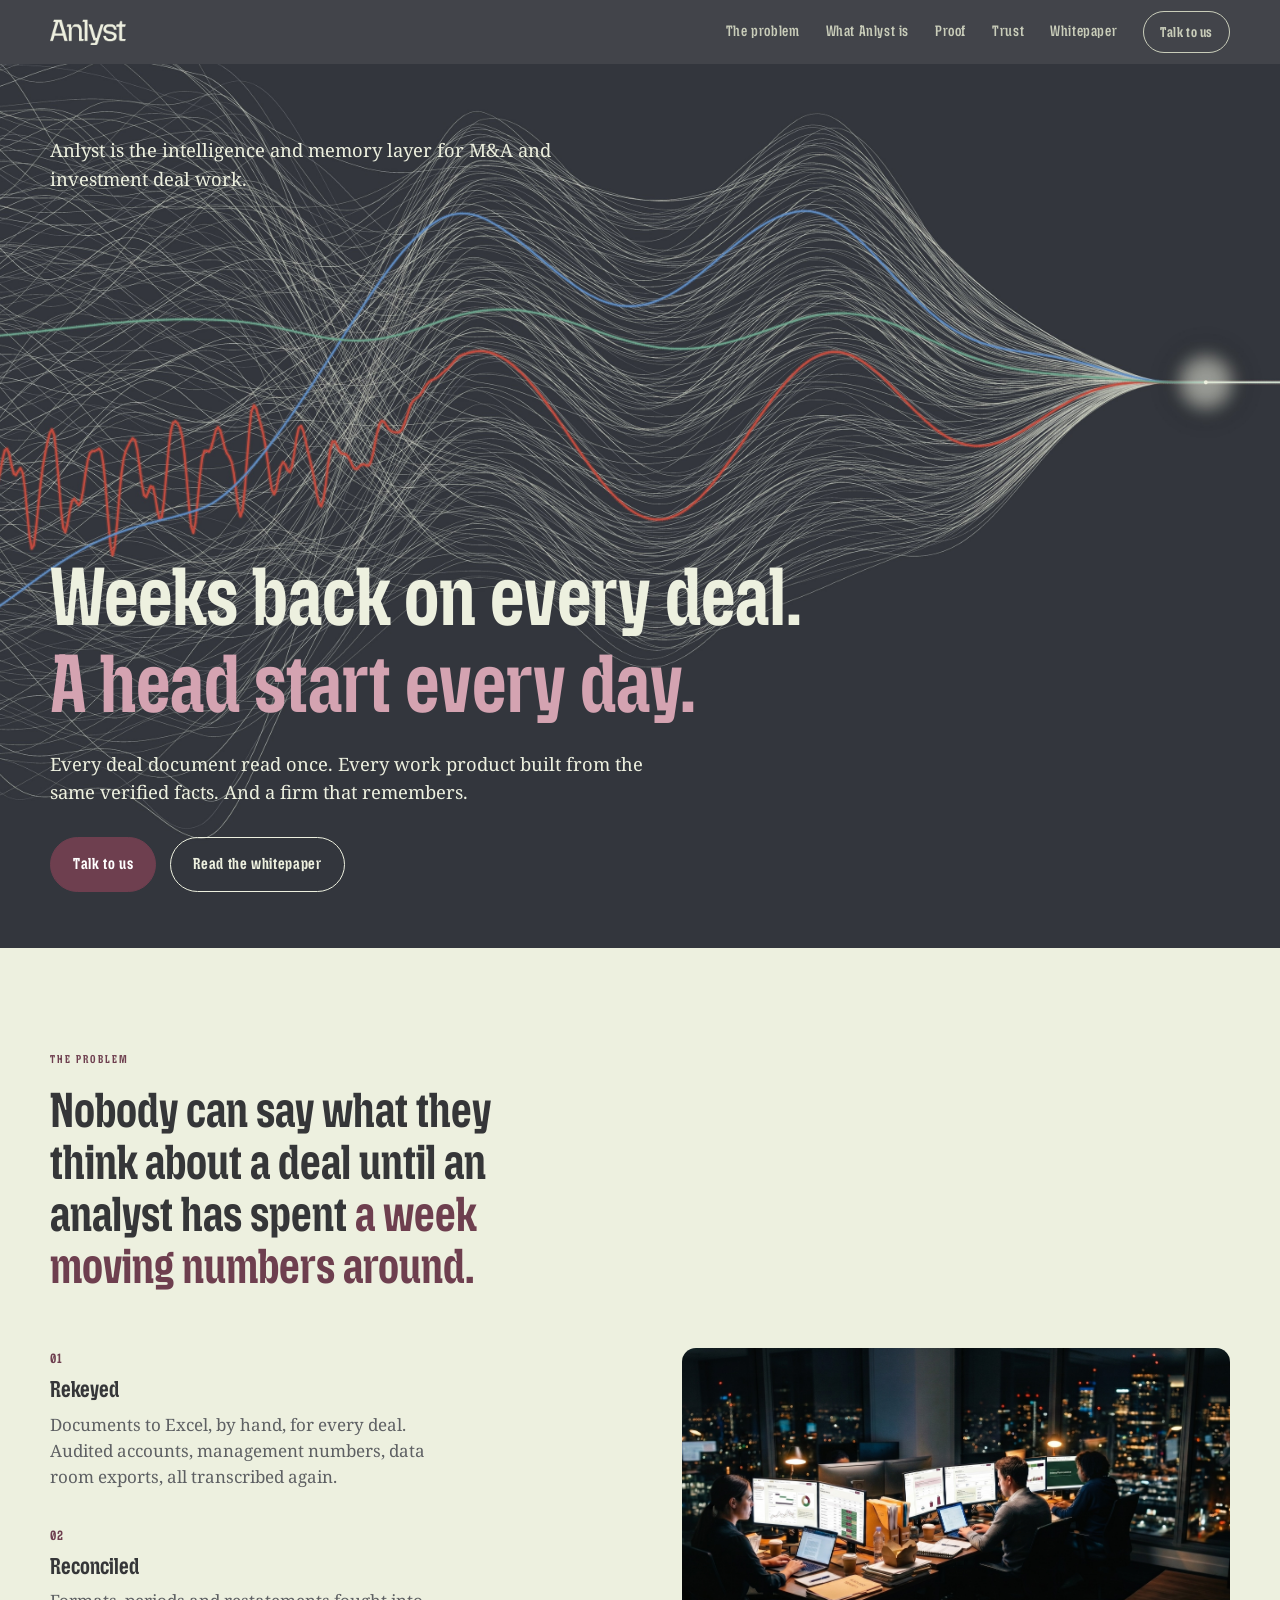
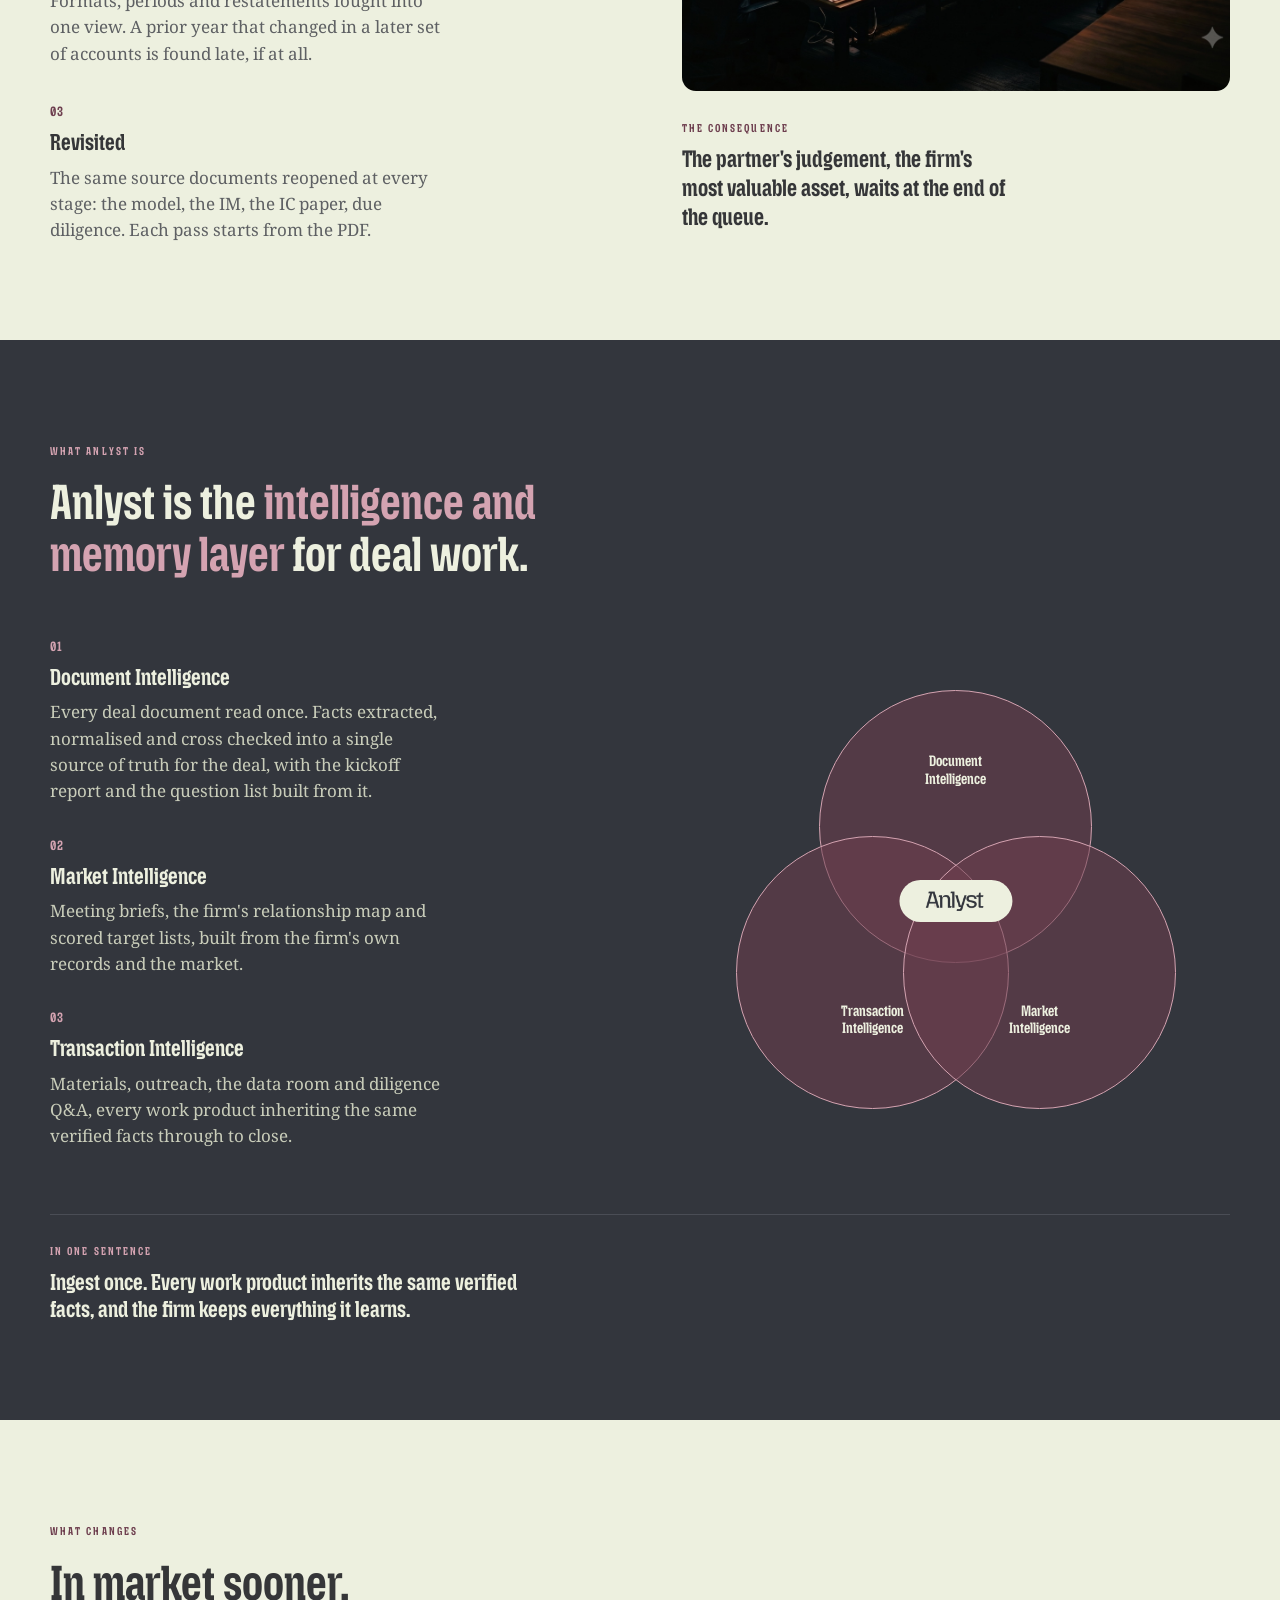
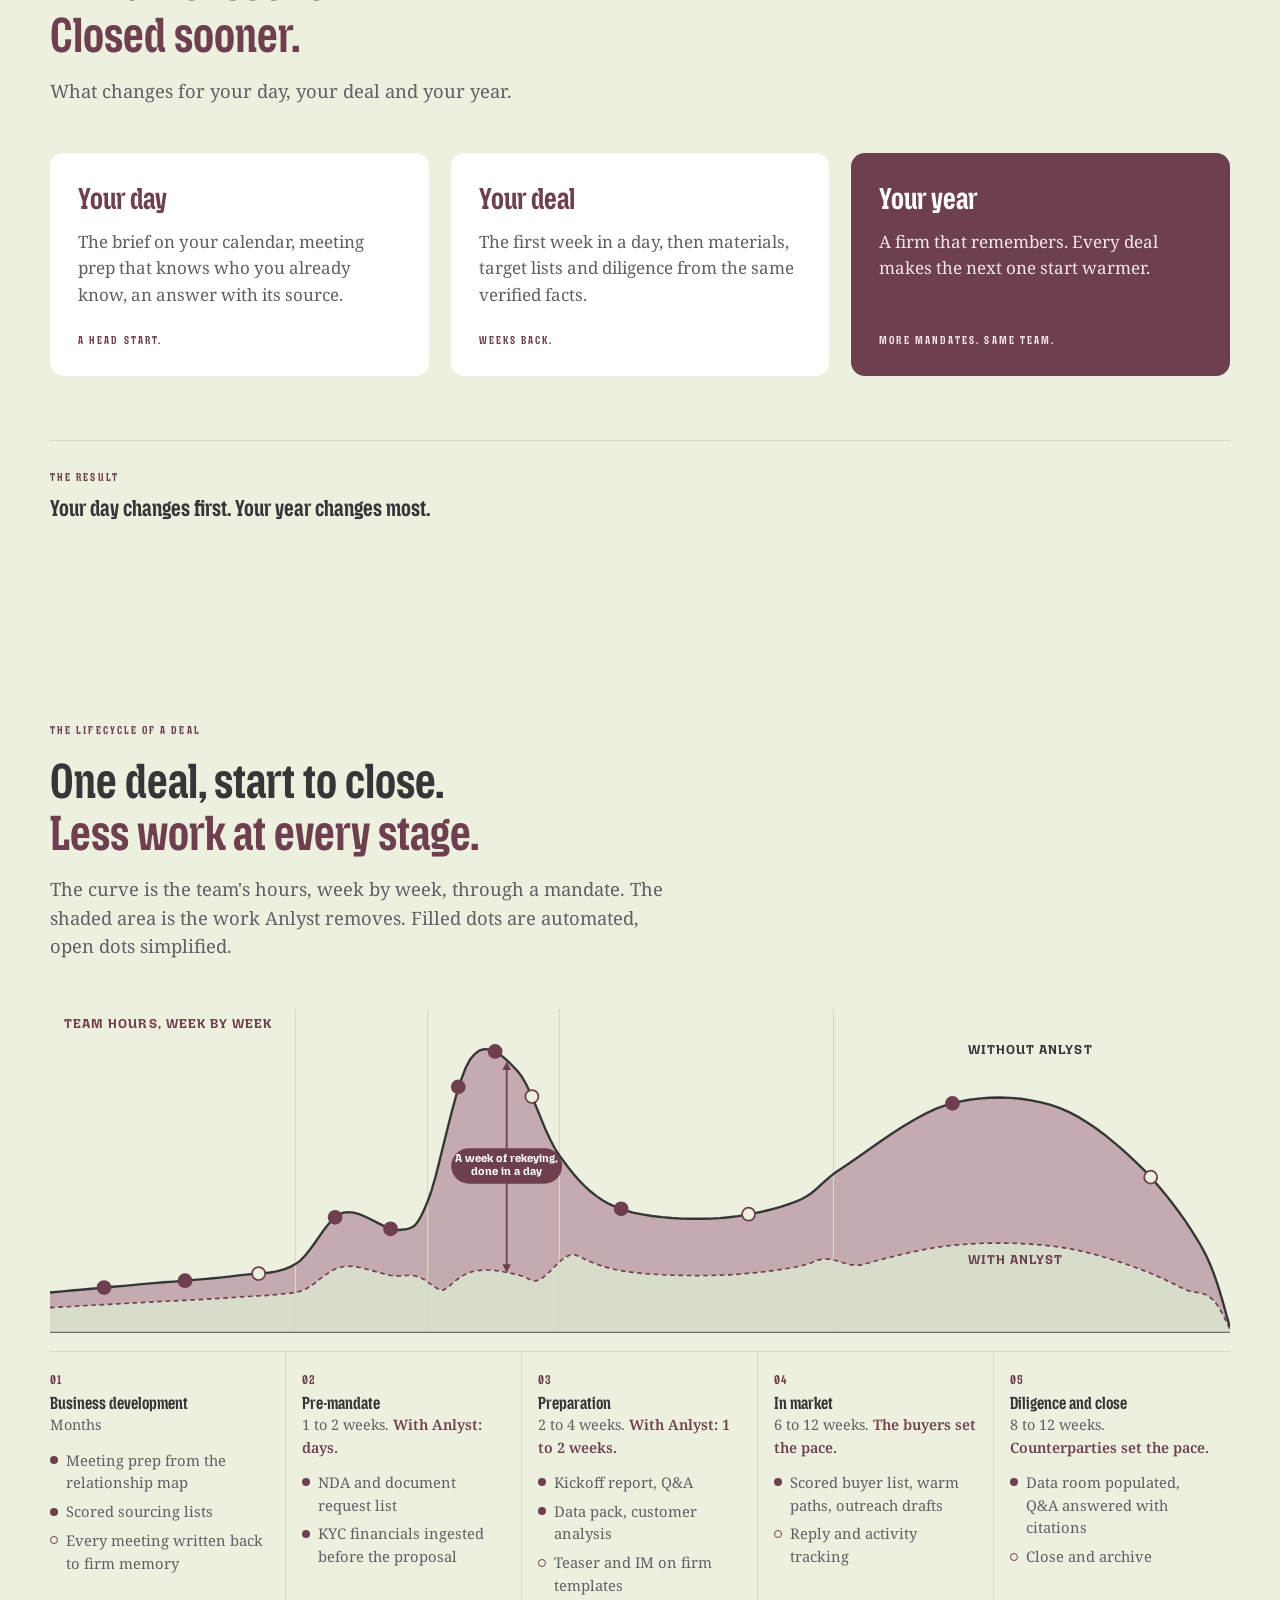
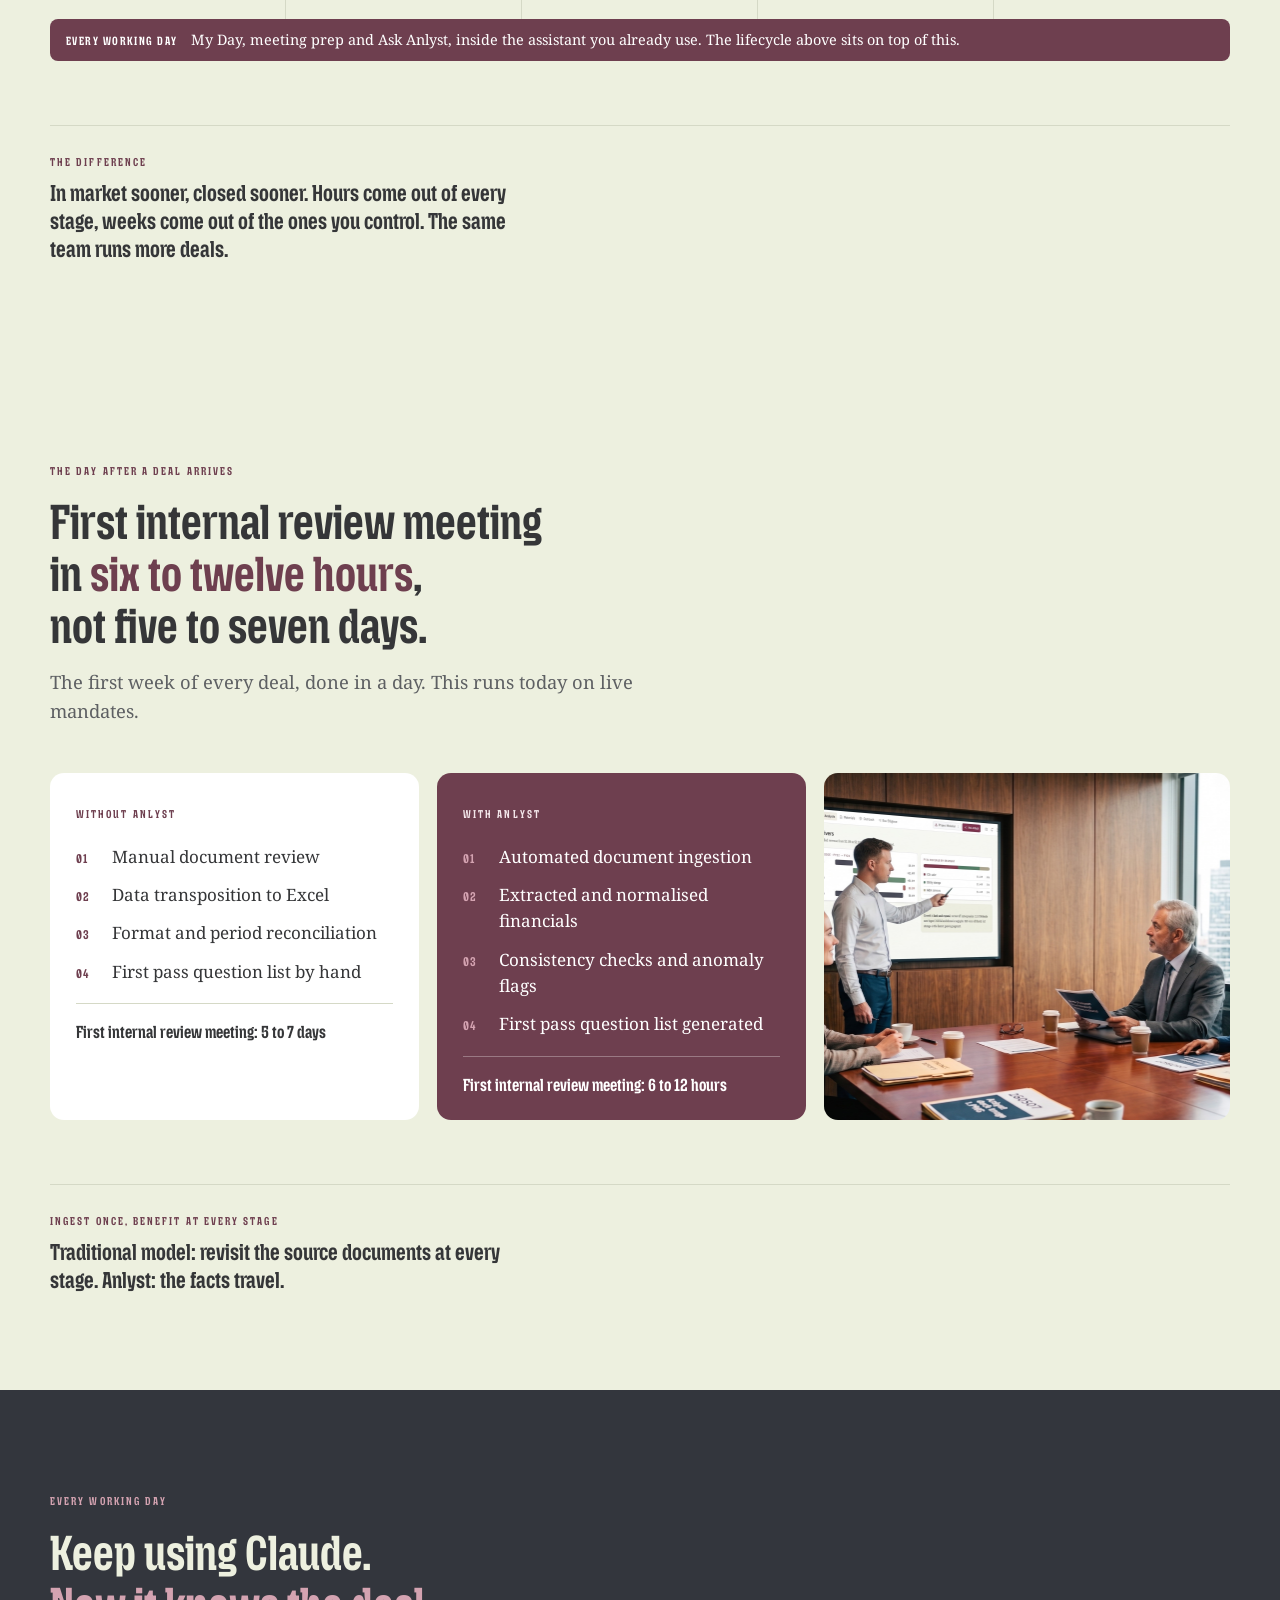
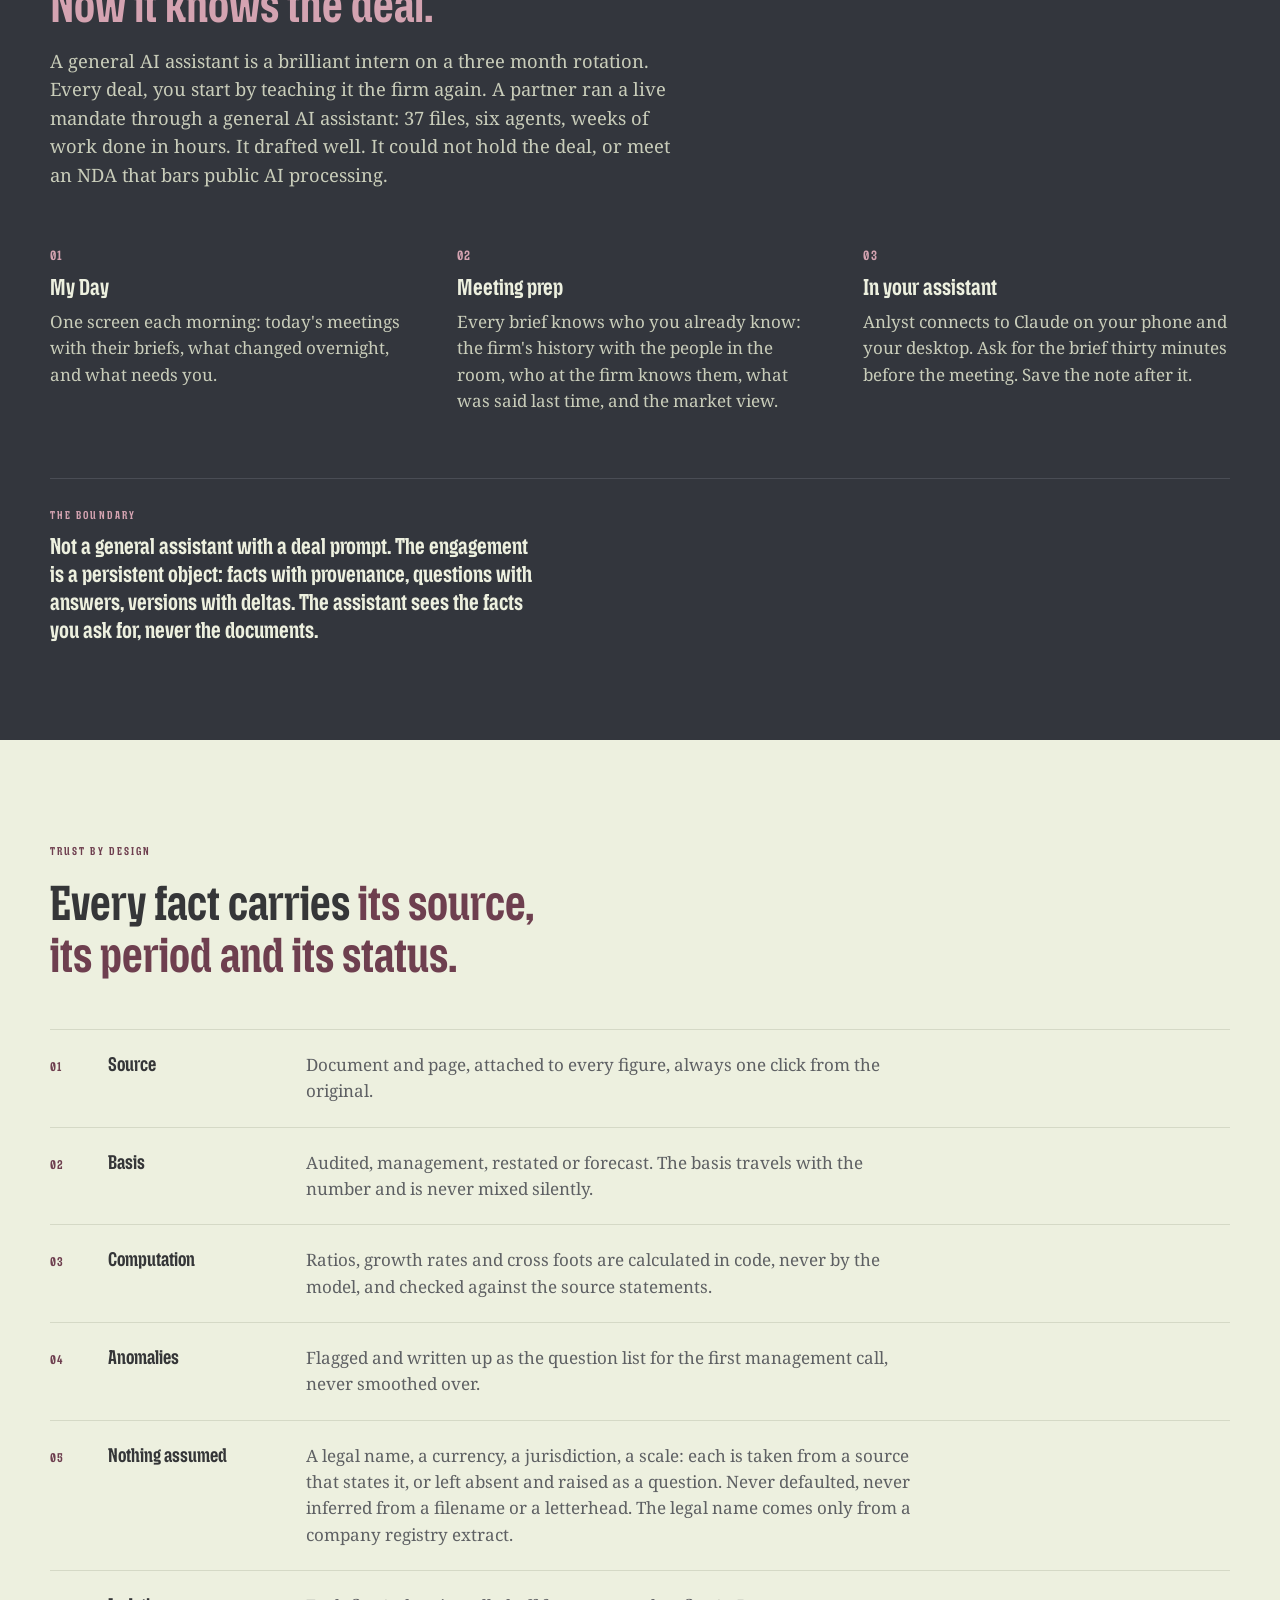
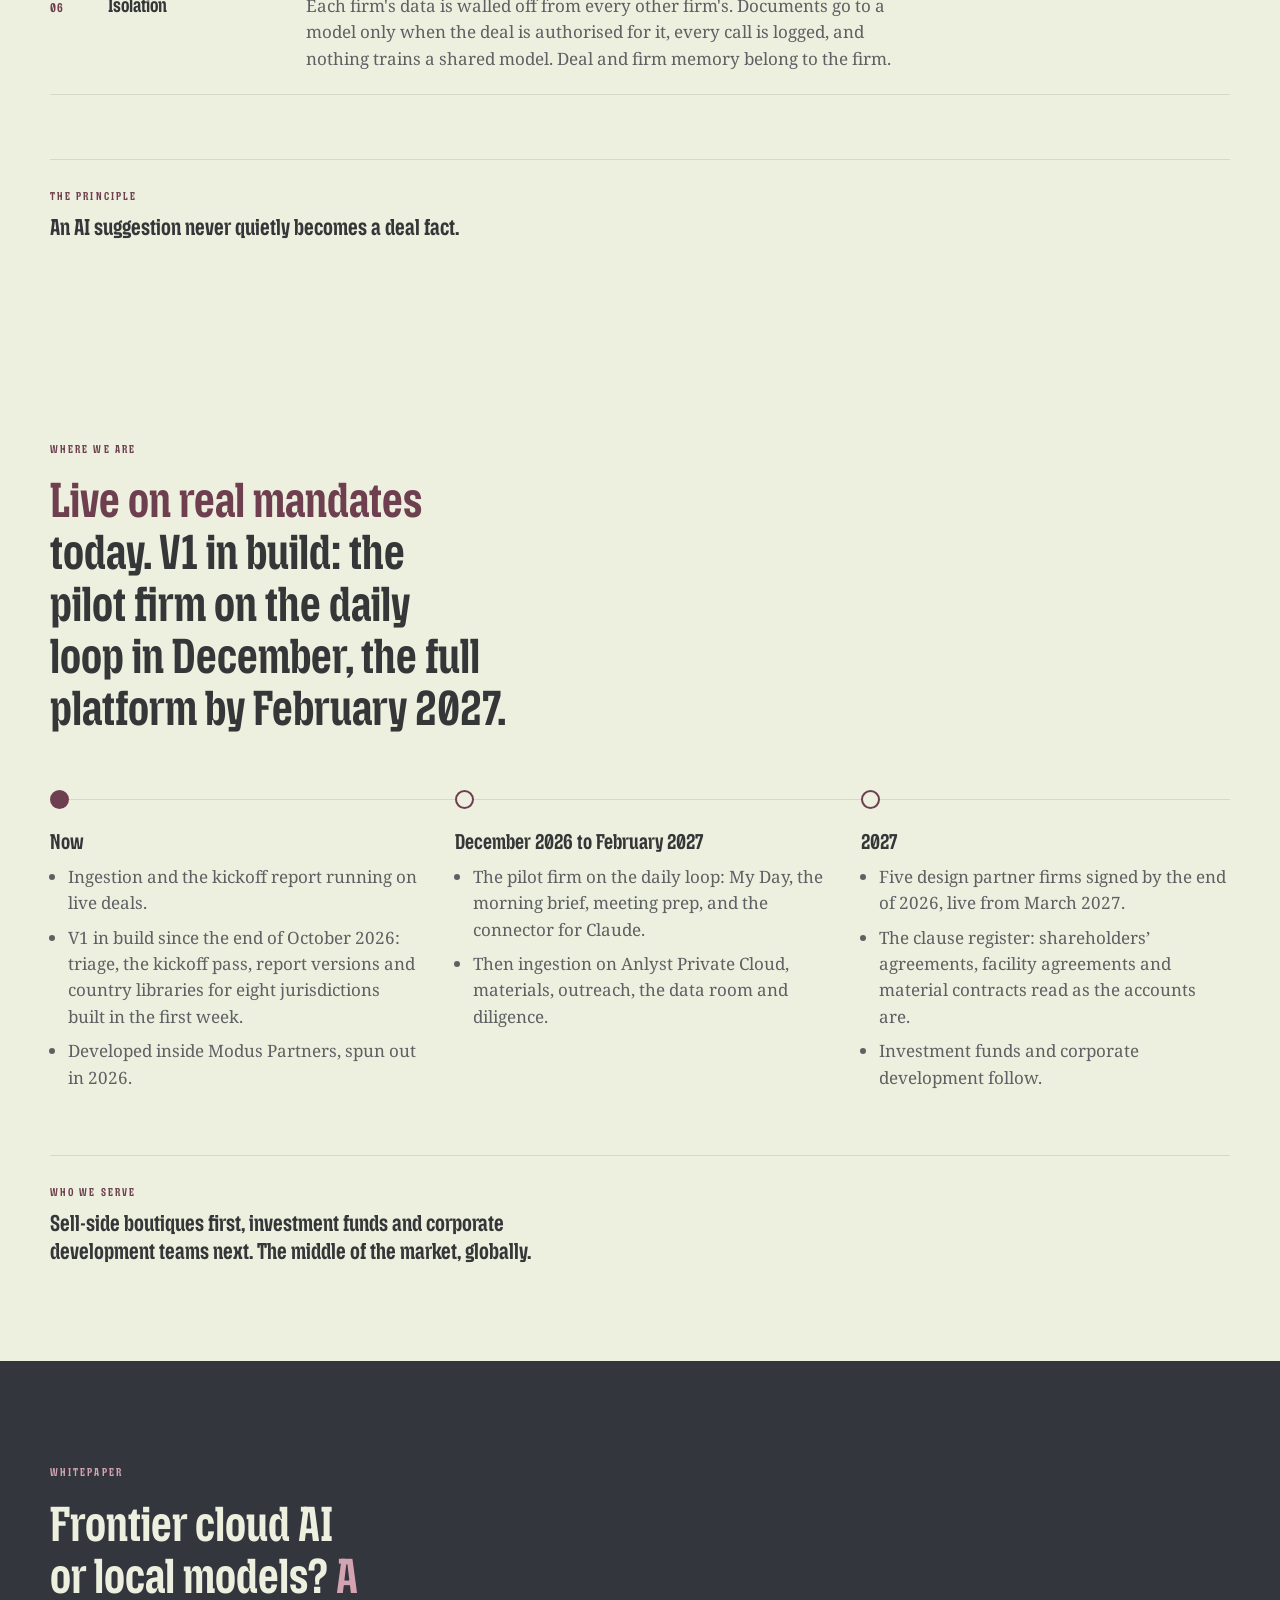
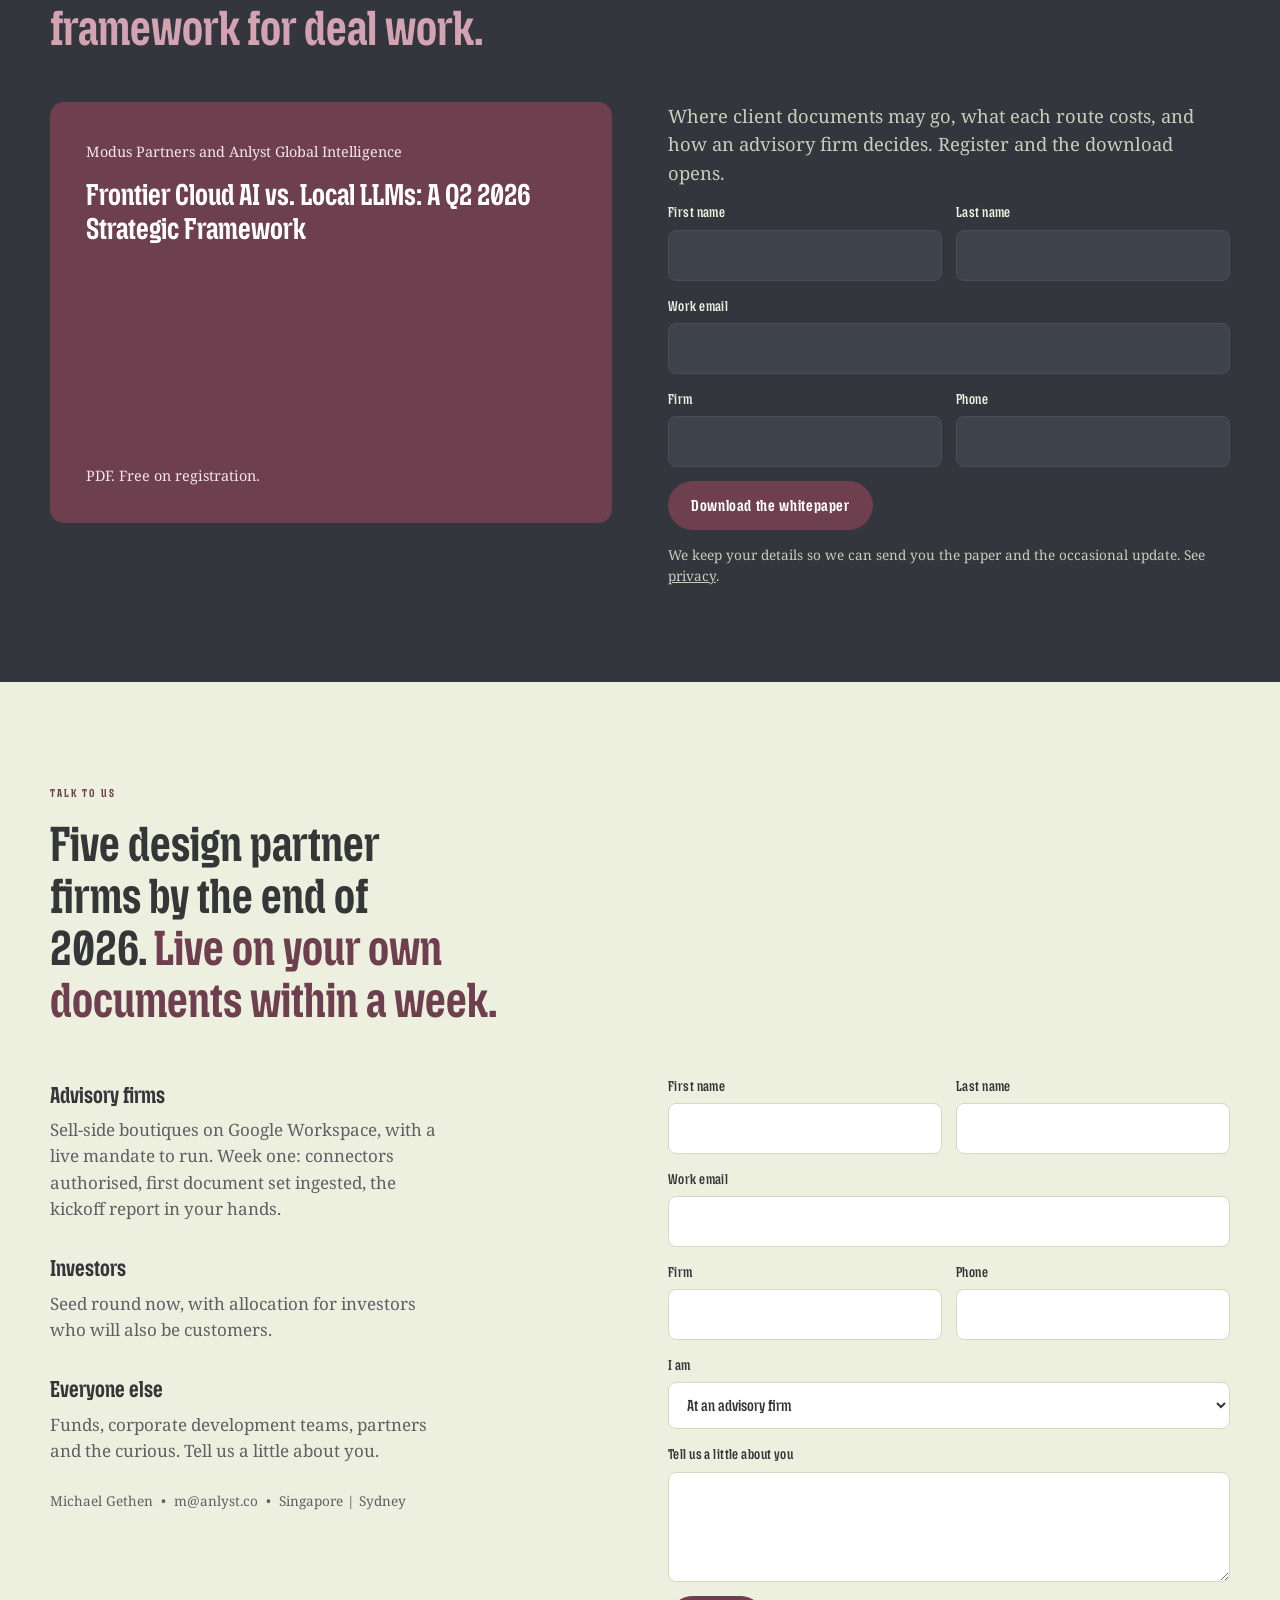
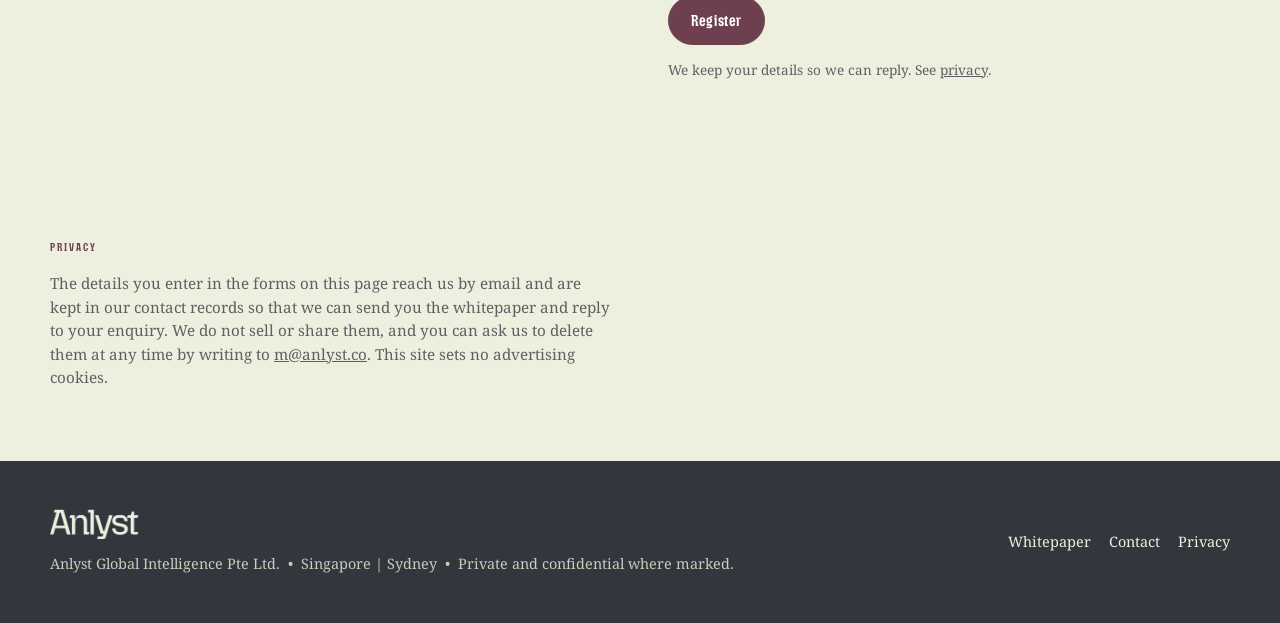
==== index.html @ e1b8f3eb "anlyst.co: static site, first publish Co-Authored-By: Claude Fable 5.1 <noreply@anthropic.com> Claud" ====
<!doctype html>
<html lang="en">
<head>
<meta charset="utf-8">
<meta name="viewport" content="width=device-width,initial-scale=1,viewport-fit=cover">
<title>Anlyst | The intelligence and memory layer for deal work</title>
<meta name="description" content="Anlyst reads every deal document once, extracts and verifies the facts, and gives the whole deal team a memory that compounds. Built for M&A advisory firms and investors. Weeks back on every deal, a head start every day.">
<link rel="canonical" href="https://www.anlyst.co/">
<meta property="og:type" content="website">
<meta property="og:title" content="Anlyst | Weeks back on every deal. A head start every day.">
<meta property="og:description" content="The intelligence and memory layer for M&A and investment deal work. In market sooner, closed sooner.">
<meta property="og:url" content="https://www.anlyst.co/">
<meta property="og:image" content="https://www.anlyst.co/img/hero.jpg">
<meta name="twitter:card" content="summary_large_image">
<link rel="icon" type="image/png" sizes="64x64" href="favicon-64.png">
<link rel="icon" type="image/png" sizes="512x512" href="favicon.png">
<link rel="apple-touch-icon" href="apple-touch-icon.png">
<link rel="preconnect" href="https://fonts.googleapis.com">
<link rel="preconnect" href="https://fonts.gstatic.com" crossorigin>
<link rel="stylesheet" href="https://fonts.googleapis.com/css2?family=Mozilla+Headline:wdth,wght@75,500..700&family=Noto+Serif:ital,wght@0,400;0,600;1,400&display=swap">
<script type="application/ld+json">
{"@context":"https://schema.org","@type":"Organization","name":"Anlyst Global Intelligence Pte Ltd","alternateName":"Anlyst","url":"https://www.anlyst.co/","logo":"https://www.anlyst.co/img/logo-dark.png","description":"The intelligence and memory layer for M&A and investment deal work.","email":"m@anlyst.co","foundingLocation":"Singapore","areaServed":"Worldwide","founder":{"@type":"Person","name":"Michael Gethen"}}
</script>
<style>
/* Layout: one long page in the deck's rhythm. Cream and dark bands alternate; the hero is the deck cover at full bleed.
   Headings in the condensed headline face, body in the serif, labels in spaced caps. One accent, the plum, used as the deck uses it. */
:root{
  --cream:#EDF0DF; --dark:#33363D; --ink:#353638; --ink2:#5E6063; --plum:#6E3F4F; --pink:#D4A3B1; --muted:#C9CDBA; --rule:#D5D9C6; --rule-dark:#4A4D55; --white:#FFFFFF;
  --head:"Mozilla Headline","Arial Narrow","Helvetica Neue",Arial,sans-serif;
  --body:"Noto Serif",Georgia,"Times New Roman",serif;
  --bg:var(--cream); --fg:var(--ink);
  color-scheme:light;
}
*{box-sizing:border-box}
html{scroll-behavior:smooth}
body{margin:0;background:var(--bg);color:var(--fg);font-family:var(--body);font-size:17px;line-height:1.55;-webkit-font-smoothing:antialiased}
@media (prefers-reduced-motion:reduce){html{scroll-behavior:auto}}
img{max-width:100%;display:block}
a{color:inherit}
h1,h2,h3,.head{font-family:var(--head);font-stretch:75%;font-weight:700;line-height:1.05;margin:0;text-wrap:balance}
.label{font-family:var(--head);font-stretch:75%;font-weight:700;font-size:.72rem;letter-spacing:.18em;text-transform:uppercase;color:var(--plum)}
.dark .label{color:var(--pink)}
.wrap{width:min(1180px,100% - 48px);margin-inline:auto}
@media (max-width:600px){.wrap{width:min(1180px,100% - 32px)}}
section{padding-block:96px}
@media (max-width:700px){section{padding-block:64px}}
.dark{background:var(--dark);color:var(--cream)}
.dark .sub{color:var(--muted)}
.sub{color:var(--ink2);font-size:1.15rem;max-width:62ch;margin:0}
h2{font-size:clamp(2rem,4.2vw,3.1rem);max-width:22ch}
h2 em{font-style:normal;color:var(--plum)}
.dark h2 em{color:var(--pink)}
.stack{display:grid;gap:18px}
.btn{display:inline-flex;align-items:center;gap:10px;font-family:var(--head);font-stretch:75%;font-weight:700;font-size:1rem;letter-spacing:.04em;padding:14px 22px;border-radius:999px;text-decoration:none;border:1.5px solid currentColor;transition:background .2s,color .2s}
.btn.solid{background:var(--plum);border-color:var(--plum);color:#fff}
.btn.solid:hover{background:#5a3240;border-color:#5a3240}
.btn.ghost:hover{background:rgba(110,63,79,.08)}
.dark .btn.ghost{color:var(--cream)}
.dark .btn.ghost:hover{background:rgba(255,255,255,.08)}
.btn:focus-visible,a:focus-visible,button:focus-visible,input:focus-visible,select:focus-visible,textarea:focus-visible{outline:3px solid var(--pink);outline-offset:3px}

/* header */
header{position:sticky;top:env(safe-area-inset-top,0px);z-index:10;background:rgba(51,54,61,.92);backdrop-filter:blur(8px);color:var(--cream)}
header .wrap{display:flex;align-items:center;justify-content:space-between;gap:24px;height:64px}
header img{height:26px;width:auto}
nav{display:flex;gap:26px;align-items:center}
nav a{font-family:var(--head);font-stretch:75%;font-weight:600;font-size:.95rem;letter-spacing:.04em;text-decoration:none;color:var(--muted)}
nav a:hover{color:#fff}
nav .btn{padding:9px 16px;font-size:.9rem}
@media (max-width:760px){nav a:not(.btn){display:none}}

/* hero */
.hero{position:relative;background:var(--dark) url("img/hero.jpg") center/cover no-repeat;color:var(--cream);padding-block:0}
.hero .wrap{min-height:min(78vh,760px);display:flex;flex-direction:column;justify-content:flex-end;padding-block:72px 56px}
.hero p.pos{font-size:1.15rem;color:var(--cream);margin:0 0 auto;max-width:60ch}
.hero h1{font-size:clamp(2.6rem,6.6vw,5.2rem);margin-top:40vh}
.hero h1 span{display:block}
.hero h1 .pink{color:var(--pink)}
.hero .intro{font-size:1.15rem;margin:22px 0 0;max-width:60ch}
.hero .cta{display:flex;flex-wrap:wrap;gap:14px;margin-top:30px}
@media (max-width:700px){.hero h1{margin-top:34vh}.hero .wrap{min-height:min(88vh,760px)}}

/* three-up */
.three{display:grid;grid-template-columns:repeat(3,1fr);gap:40px;margin-top:56px}
@media (max-width:860px){.three{grid-template-columns:1fr;gap:32px}}
.item .num{font-family:var(--head);font-stretch:75%;font-weight:700;color:var(--plum);font-size:.85rem;letter-spacing:.1em}
.dark .item .num{color:var(--pink)}
.item h3{font-size:1.45rem;margin:8px 0 10px}
.item p{margin:0;color:var(--ink2);max-width:40ch}
.dark .item p{color:var(--muted)}

/* bottom line */
.bottom{margin-top:64px;padding-top:28px;border-top:1px solid var(--rule)}
.dark .bottom{border-top-color:var(--rule-dark)}
.bottom .label{display:block;margin-bottom:8px}
.bottom p{font-family:var(--head);font-stretch:75%;font-weight:700;font-size:1.45rem;line-height:1.2;margin:0;max-width:44ch}

/* two column with image */
.split{display:grid;grid-template-columns:1.05fr 1fr;gap:56px;align-items:start;margin-top:56px}
@media (max-width:900px){.split{grid-template-columns:1fr}}
.photo{border-radius:14px;overflow:hidden;aspect-ratio:16/10;max-width:100%}
.photo img{width:100%;height:100%;object-fit:cover}
.consequence{margin-top:22px}
.consequence p{font-family:var(--head);font-stretch:75%;font-weight:700;font-size:1.5rem;line-height:1.2;margin:6px 0 0;max-width:30ch}

/* cards */
.cards{display:grid;grid-template-columns:repeat(3,1fr);gap:22px;margin-top:48px}
@media (max-width:860px){.cards{grid-template-columns:1fr}}
.card{background:var(--white);border-radius:14px;padding:30px 28px 26px;display:flex;flex-direction:column;gap:14px;min-width:0}
.card h3{font-size:1.9rem;color:var(--plum)}
.card p{margin:0;color:var(--ink2)}
.card .tag{margin-top:auto;padding-top:10px}
.card.plum{background:var(--plum);color:#fff}
.card.plum h3{color:#fff}
.card.plum p{color:#F3E6EA}
.card.plum .tag{color:#F3E6EA}

/* proof */
.proof{display:grid;grid-template-columns:1fr 1fr 1.1fr;gap:18px;margin-top:48px;align-items:stretch}
@media (max-width:960px){.proof{grid-template-columns:1fr 1fr}.proof .photo{grid-column:1/-1;aspect-ratio:16/9}}
@media (max-width:620px){.proof{grid-template-columns:1fr}}
.col{background:var(--white);border-radius:14px;padding:26px 26px 22px;min-width:0}
.col.plum{background:var(--plum);color:#fff}
.col ol{list-style:none;margin:18px 0 0;padding:0;display:grid;gap:12px}
.col li{display:grid;grid-template-columns:28px 1fr;gap:8px;align-items:baseline}
.col li b{font-family:var(--head);font-stretch:75%;font-size:.8rem;letter-spacing:.08em;color:var(--plum)}
.col.plum li b{color:var(--pink)}
.col .result{margin-top:18px;padding-top:14px;border-top:1px solid var(--rule);font-family:var(--head);font-stretch:75%;font-weight:700;font-size:1.1rem}
.col.plum .result{border-top-color:rgba(255,255,255,.3)}
.col .label.white{color:#F3E6EA}

/* venn */
.venn{position:relative;width:min(100%,440px);aspect-ratio:1/0.92;margin-inline:auto}
.venn .c{position:absolute;width:62%;aspect-ratio:1;border-radius:50%;background:rgba(110,63,79,.55);border:1.5px solid var(--pink);display:flex;align-items:flex-start;justify-content:center;font-family:var(--head);font-stretch:75%;font-weight:700;text-align:center;font-size:.95rem;line-height:1.15;padding-top:14%}
.venn .c1{left:19%;top:0}
.venn .c2{left:0;top:36%;align-items:flex-end;padding:0 0 16% 0}
.venn .c3{right:0;top:36%;align-items:flex-end;padding:0 0 16% 0}
.venn .pill{position:absolute;left:50%;top:52%;transform:translate(-50%,-50%);background:var(--cream);border-radius:999px;padding:10px 26px}
.venn .pill img{height:22px}

/* trust table */
.rows{margin-top:48px;border-top:1px solid var(--rule)}
.rows div{display:grid;grid-template-columns:40px 180px 1fr;gap:18px;padding:22px 0;border-bottom:1px solid var(--rule);align-items:baseline}
@media (max-width:700px){.rows div{grid-template-columns:40px 1fr}.rows div p{grid-column:2}}
.rows b{font-family:var(--head);font-stretch:75%;font-size:.8rem;letter-spacing:.08em;color:var(--plum)}
.rows h3{font-size:1.25rem}
.rows p{margin:0;color:var(--ink2);max-width:62ch}

/* timeline */
.timeline{display:grid;grid-template-columns:repeat(3,1fr);gap:36px;margin-top:56px;position:relative}
.timeline:before{content:"";position:absolute;left:0;right:0;top:9px;height:1px;background:var(--rule)}
@media (max-width:860px){.timeline{grid-template-columns:1fr}.timeline:before{display:none}}
.timeline .dot{width:19px;height:19px;border-radius:50%;border:2px solid var(--plum);background:var(--cream);position:relative}
.timeline .dot.on{background:var(--plum)}
.timeline h3{font-size:1.35rem;margin:22px 0 10px}
.timeline ul{margin:0;padding-left:18px;color:var(--ink2)}
.timeline li+li{margin-top:8px}

/* whitepaper + forms */
.paper{display:grid;grid-template-columns:1fr 1fr;gap:56px;align-items:start;margin-top:48px}
@media (max-width:900px){.paper{grid-template-columns:1fr}}
.cover{background:var(--plum);color:#fff;border-radius:14px;padding:36px;aspect-ratio:4/3;display:flex;flex-direction:column;justify-content:space-between;max-width:100%}
.cover .t{font-family:var(--head);font-stretch:75%;font-weight:700;font-size:1.9rem;line-height:1.1}
.cover small{color:#F3E6EA;font-size:.9rem}
form{display:grid;gap:14px}
.f2{display:grid;grid-template-columns:1fr 1fr;gap:14px}
@media (max-width:520px){.f2{grid-template-columns:1fr}}
label{display:grid;gap:6px;font-family:var(--head);font-stretch:75%;font-weight:600;font-size:.9rem;letter-spacing:.03em;min-width:0}
input,select,textarea{font:inherit;font-size:1rem;padding:12px 14px;border:1px solid var(--rule);border-radius:8px;background:#fff;color:var(--ink);width:100%;min-width:0}
.dark input,.dark select,.dark textarea{background:#3E424A;border-color:var(--rule-dark);color:var(--cream)}
textarea{min-height:110px;resize:vertical}
.note{font-size:.85rem;color:var(--ink2);margin:0}
.dark .note{color:var(--muted)}
.ok{display:none;padding:18px 20px;border-radius:10px;background:rgba(110,63,79,.1);border:1px solid var(--plum)}
.dark .ok{background:rgba(212,163,177,.12);border-color:var(--pink)}
.ok.show{display:block}

footer{background:var(--dark);color:var(--muted);padding-block:48px;font-size:.9rem}
footer .wrap{display:grid;grid-template-columns:1fr auto;gap:24px;align-items:center}
@media (max-width:700px){footer .wrap{grid-template-columns:1fr}}
footer img{height:30px;margin-bottom:14px}
footer a{text-decoration:none;color:var(--cream)}
footer .links{display:flex;flex-wrap:wrap;gap:18px}
/* lifecycle */
.life{margin-top:48px}
.life svg{width:100%;height:auto;display:block}
.stages{display:grid;grid-template-columns:repeat(5,1fr);gap:0;margin-top:0;border-top:1px solid var(--rule)}
.stages > div{padding:18px 16px 22px 0;border-right:1px solid var(--rule);min-width:0}
.stages > div:last-child{border-right:0}
.stages > div + div{padding-left:16px}
.stages .num{font-family:var(--head);font-stretch:75%;font-weight:700;color:var(--plum);font-size:.8rem;letter-spacing:.1em}
.stages h3{font-size:1.1rem;margin:4px 0 2px}
.stages .t{font-size:.9rem;color:var(--ink2);margin:0}
.stages .t b{font-weight:600;color:var(--plum)}
.stages ul{list-style:none;margin:12px 0 0;padding:0;font-size:.92rem;color:var(--ink2);display:grid;gap:6px}
.stages li{padding-left:16px;position:relative}
.stages li:before{content:"";position:absolute;left:0;top:.5em;width:8px;height:8px;border-radius:50%;background:var(--plum)}
.stages li.s:before{background:var(--cream);border:1.5px solid var(--plum);width:6px;height:6px}
@media (max-width:900px){.stages{grid-template-columns:1fr 1fr}.stages > div{border-right:0;border-bottom:1px solid var(--rule);padding-left:0}.stages > div + div{padding-left:0}}
@media (max-width:560px){.stages{grid-template-columns:1fr}}
@media (max-width:700px){.life svg .tg{font-size:22px}.life svg .pl{display:none}}
.daily{margin-top:0;background:var(--plum);color:#fff;border-radius:8px;padding:10px 16px;font-size:.9rem}
.daily b{font-family:var(--head);font-stretch:75%;letter-spacing:.12em;text-transform:uppercase;font-size:.75rem;margin-right:10px}
.ok.err{border-color:#B04A4A;background:rgba(176,74,74,.08)}
.btn[disabled]{opacity:.6;cursor:progress}
.privacy{font-size:.95rem;color:var(--ink2);max-width:70ch}

</style>
</head>
<body>
<header>
  <div class="wrap">
    <a href="#top" aria-label="Anlyst home"><img src="img/logo-light.png" alt="Anlyst"></a>
    <nav>
      <a href="#problem">The problem</a>
      <a href="#what">What Anlyst is</a>
      <a href="#proof">Proof</a>
      <a href="#trust">Trust</a>
      <a href="#whitepaper">Whitepaper</a>
      <a class="btn ghost" href="#contact">Talk to us</a>
    </nav>
  </div>
</header>

<section class="hero" id="top">
  <div class="wrap">
    <p class="pos">Anlyst is the intelligence and memory layer for M&amp;A and investment deal work.</p>
    <h1><span>Weeks back on every deal.</span><span class="pink">A head start every day.</span></h1>
    <p class="intro">Every deal document read once. Every work product built from the same verified facts. And a firm that remembers.</p>
    <div class="cta">
      <a class="btn solid" href="#contact">Talk to us</a>
      <a class="btn ghost" href="#whitepaper">Read the whitepaper</a>
    </div>
  </div>
</section>

<section id="problem">
  <div class="wrap">
    <span class="label">The problem</span>
    <h2 style="margin-top:14px">Nobody can say what they think about a deal until an analyst has spent <em>a week moving numbers around.</em></h2>
    <div class="split">
      <div class="stack" style="gap:34px">
        <div class="item"><div class="num">01</div><h3>Rekeyed</h3><p>Documents to Excel, by hand, for every deal. Audited accounts, management numbers, data room exports, all transcribed again.</p></div>
        <div class="item"><div class="num">02</div><h3>Reconciled</h3><p>Formats, periods and restatements fought into one view. A prior year that changed in a later set of accounts is found late, if at all.</p></div>
        <div class="item"><div class="num">03</div><h3>Revisited</h3><p>The same source documents reopened at every stage: the model, the IM, the IC paper, due diligence. Each pass starts from the PDF.</p></div>
      </div>
      <div>
        <div class="photo"><img src="img/night.jpg" alt="Analysts at their screens late in the evening"></div>
        <div class="consequence"><span class="label">The consequence</span><p>The partner's judgement, the firm's most valuable asset, waits at the end of the queue.</p></div>
      </div>
    </div>
  </div>
</section>

<section class="dark" id="what">
  <div class="wrap">
    <span class="label">What Anlyst is</span>
    <h2 style="margin-top:14px">Anlyst is the <em>intelligence and memory layer</em> for deal work.</h2>
    <div class="split" style="align-items:center">
      <div class="stack" style="gap:30px">
        <div class="item"><div class="num">01</div><h3>Document Intelligence</h3><p>Every deal document read once. Facts extracted, normalised and cross checked into a single source of truth for the deal, with the kickoff report and the question list built from it.</p></div>
        <div class="item"><div class="num">02</div><h3>Market Intelligence</h3><p>Meeting briefs, the firm's relationship map and scored target lists, built from the firm's own records and the market.</p></div>
        <div class="item"><div class="num">03</div><h3>Transaction Intelligence</h3><p>Materials, outreach, the data room and diligence Q&amp;A, every work product inheriting the same verified facts through to close.</p></div>
      </div>
      <div class="venn" aria-label="Three overlapping circles: Document, Market and Transaction Intelligence, with Anlyst at the centre">
        <div class="c c1">Document<br>Intelligence</div>
        <div class="c c2">Transaction<br>Intelligence</div>
        <div class="c c3">Market<br>Intelligence</div>
        <div class="pill"><img src="img/logo-dark.png" alt="Anlyst"></div>
      </div>
    </div>
    <div class="bottom"><span class="label">In one sentence</span><p>Ingest once. Every work product inherits the same verified facts, and the firm keeps everything it learns.</p></div>
  </div>
</section>

<section id="changes">
  <div class="wrap">
    <span class="label">What changes</span>
    <h2 style="margin-top:14px">In market sooner. <em>Closed sooner.</em></h2>
    <p class="sub" style="margin-top:16px">What changes for your day, your deal and your year.</p>
    <div class="cards">
      <div class="card"><h3>Your day</h3><p>The brief on your calendar, meeting prep that knows who you already know, an answer with its source.</p><span class="label tag">A head start.</span></div>
      <div class="card"><h3>Your deal</h3><p>The first week in a day, then materials, target lists and diligence from the same verified facts.</p><span class="label tag">Weeks back.</span></div>
      <div class="card plum"><h3>Your year</h3><p>A firm that remembers. Every deal makes the next one start warmer.</p><span class="label tag">More mandates. Same team.</span></div>
    </div>
    <div class="bottom"><span class="label">The result</span><p>Your day changes first. Your year changes most.</p></div>
  </div>
</section>


<section id="lifecycle">
  <div class="wrap">
    <span class="label">The lifecycle of a deal</span>
    <h2 style="margin-top:14px">One deal, start to close. <em>Less work at every stage.</em></h2>
    <p class="sub" style="margin-top:16px">The curve is the team's hours, week by week, through a mandate. The shaded area is the work Anlyst removes. Filled dots are automated, open dots simplified.</p>
    <div class="life">
      <svg viewBox="0 -34 1000 290" role="img" aria-label="Team hours week by week through a mandate, with and without Anlyst. The shaded area between the two curves is the work Anlyst removes; the peak in preparation falls from a week to a day.">
  <path d="M0.0,219.1 L4.8,218.8 L10.9,218.5 L18.1,218.1 L26.2,217.6 L35.0,217.1 L44.2,216.6 L53.5,216.1 L62.7,215.6 L71.6,215.1 L80.0,214.6 L88.1,214.2 L96.5,213.7 L105.0,213.3 L113.5,212.9 L122.0,212.5 L130.3,212.0 L138.4,211.6 L146.0,211.1 L153.3,210.6 L160.0,210.1 L166.1,209.7 L171.8,209.4 L177.0,209.1 L181.9,208.9 L186.5,208.5 L190.9,208.1 L195.2,207.6 L199.4,207.2 L203.7,206.8 L208.0,206.2 L212.3,205.1 L216.4,203.5 L220.3,201.2 L224.2,198.5 L228.0,195.4 L231.8,192.5 L235.7,189.8 L239.6,187.4 L243.7,185.5 L248.0,184.4 L252.6,184.0 L257.5,184.2 L262.6,185.1 L267.8,186.3 L273.0,187.7 L278.1,189.1 L283.1,190.5 L287.8,191.6 L292.1,192.2 L296.0,192.3 L299.3,192.1 L302.1,191.9 L304.6,191.6 L306.8,191.7 L308.7,192.1 L310.7,192.6 L312.7,193.3 L314.8,194.1 L317.2,195.4 L320.0,197.3 L323.1,199.6 L326.4,201.8 L329.8,203.7 L333.3,204.2 L337.0,201.9 L340.7,198.7 L344.5,195.6 L348.4,192.9 L352.2,190.7 L356.0,189.1 L359.9,188.1 L363.8,187.5 L367.8,187.2 L371.9,187.2 L376.0,187.5 L380.1,188.0 L384.2,188.7 L388.2,189.5 L392.1,190.3 L396.0,191.2 L399.7,192.3 L403.3,193.6 L406.7,195.2 L410.1,196.5 L413.5,196.0 L416.9,194.2 L420.4,191.4 L424.1,187.9 L427.9,184.1 L432.0,180.0 L436.2,176.6 L440.3,174.6 L444.5,174.2 L448.8,175.8 L453.2,178.1 L457.9,180.2 L462.9,182.2 L468.2,184.0 L473.8,185.6 L480.0,187.0 L486.7,188.2 L494.1,189.2 L501.9,190.1 L510.1,190.7 L518.5,191.2 L527.0,191.6 L535.6,191.8 L544.0,191.9 L552.2,191.9 L560.0,191.8 L567.7,191.6 L575.4,191.3 L583.2,190.8 L590.9,190.1 L598.5,189.4 L605.9,188.6 L613.0,187.7 L619.8,186.7 L626.1,185.7 L632.0,184.6 L637.1,183.5 L641.3,182.4 L644.8,181.2 L648.0,179.9 L651.0,178.8 L654.1,178.1 L657.5,177.8 L661.4,178.1 L666.2,179.2 L672.0,181.0 L678.9,182.9 L686.5,183.1 L694.9,180.9 L703.7,178.5 L713.0,176.2 L722.5,173.8 L732.1,171.6 L741.6,169.7 L751.0,168.0 L760.0,166.8 L768.9,165.9 L777.9,165.2 L786.9,164.7 L796.0,164.4 L805.0,164.4 L814.0,164.5 L822.8,164.8 L831.4,165.3 L839.8,165.9 L848.0,166.8 L855.9,167.8 L863.7,169.1 L871.3,170.6 L878.7,172.3 L886.0,174.2 L893.1,176.2 L900.1,178.3 L906.9,180.5 L913.5,182.8 L920.0,185.1 L926.4,187.5 L932.7,190.0 L939.0,192.7 L945.1,195.5 L951.0,198.3 L956.7,201.2 L962.1,204.0 L967.1,205.4 L971.8,206.2 L976.0,206.9 L979.8,208.2 L983.2,210.4 L986.3,213.2 L989.1,216.7 L991.5,220.5 L993.7,224.4 L995.6,228.2 L997.2,231.7 L998.7,234.7 L1000.0,237.1 L1000.0,237.1 L1000,240 L0,240 Z" fill="#C9CDBA" opacity=".55"/>
  <path d="M0.0,206.3 L4.8,205.8 L10.9,205.3 L18.1,204.6 L26.2,203.9 L35.0,203.1 L44.2,202.3 L53.5,201.4 L62.7,200.6 L71.6,199.8 L80.0,199.0 L88.1,198.3 L96.5,197.6 L105.0,197.0 L113.5,196.3 L122.0,195.6 L130.3,194.9 L138.4,194.2 L146.0,193.4 L153.3,192.6 L160.0,191.8 L166.1,191.1 L171.8,190.6 L177.0,190.2 L181.9,189.8 L186.5,189.3 L190.9,188.6 L195.2,187.6 L199.4,186.3 L203.7,184.5 L208.0,182.2 L212.3,179.0 L216.4,174.7 L220.3,169.8 L224.2,164.5 L228.0,159.0 L231.8,153.6 L235.7,148.6 L239.6,144.3 L243.7,141.0 L248.0,138.8 L252.6,138.1 L257.5,138.6 L262.6,140.1 L267.8,142.3 L273.0,144.8 L278.1,147.5 L283.1,150.0 L287.8,151.9 L292.1,153.1 L296.0,153.3 L299.3,152.9 L302.1,152.5 L304.6,151.9 L306.8,151.0 L308.7,149.7 L310.7,147.6 L312.7,144.7 L314.8,140.8 L317.2,135.7 L320.0,129.2 L323.1,120.5 L326.4,109.2 L329.8,96.0 L333.3,81.7 L337.0,66.9 L340.7,52.2 L344.5,38.3 L348.4,26.0 L352.2,15.9 L356.0,8.7 L359.9,4.2 L363.8,1.3 L367.8,0.1 L371.9,0.2 L376.0,1.5 L380.1,3.8 L384.2,6.8 L388.2,10.4 L392.1,14.3 L396.0,18.4 L399.7,23.2 L403.3,29.3 L406.7,36.4 L410.1,44.2 L413.5,52.4 L416.9,60.8 L420.4,69.1 L424.1,77.0 L427.9,84.3 L432.0,90.6 L436.2,96.3 L440.3,101.7 L444.5,106.8 L448.8,111.7 L453.2,116.2 L457.9,120.5 L462.9,124.4 L468.2,128.0 L473.8,131.2 L480.0,134.0 L486.7,136.4 L494.1,138.5 L501.9,140.1 L510.1,141.4 L518.5,142.4 L527.0,143.1 L535.6,143.6 L544.0,143.8 L552.2,143.8 L560.0,143.6 L567.7,143.2 L575.4,142.5 L583.2,141.5 L590.9,140.3 L598.5,138.8 L605.9,137.2 L613.0,135.3 L619.8,133.4 L626.1,131.3 L632.0,129.2 L637.1,127.0 L641.3,124.7 L644.8,122.3 L648.0,119.8 L651.0,117.1 L654.1,114.3 L657.5,111.2 L661.4,107.8 L666.2,104.2 L672.0,100.3 L678.9,95.7 L686.5,90.4 L694.9,84.5 L703.7,78.3 L713.0,72.0 L722.5,65.8 L732.1,60.0 L741.6,54.9 L751.0,50.5 L760.0,47.3 L768.9,44.9 L777.9,43.1 L786.9,41.9 L796.0,41.2 L805.0,41.0 L814.0,41.3 L822.8,42.1 L831.4,43.4 L839.8,45.1 L848.0,47.3 L855.9,50.0 L863.7,53.4 L871.3,57.4 L878.7,61.9 L886.0,66.9 L893.1,72.1 L900.1,77.7 L906.9,83.5 L913.5,89.5 L920.0,95.5 L926.4,101.7 L932.7,108.5 L939.0,115.5 L945.1,122.9 L951.0,130.4 L956.7,138.0 L962.1,145.6 L967.1,153.2 L971.8,160.6 L976.0,167.7 L979.8,175.0 L983.2,182.6 L986.3,190.4 L989.1,198.3 L991.5,206.0 L993.7,213.3 L995.6,220.1 L997.2,226.1 L998.7,231.2 L1000.0,235.2 L1000.0,235.2 L1000.0,237.1 L998.7,234.7 L997.2,231.7 L995.6,228.2 L993.7,224.4 L991.5,220.5 L989.1,216.7 L986.3,213.2 L983.2,210.4 L979.8,208.2 L976.0,206.9 L971.8,206.2 L967.1,205.4 L962.1,204.0 L956.7,201.2 L951.0,198.3 L945.1,195.5 L939.0,192.7 L932.7,190.0 L926.4,187.5 L920.0,185.1 L913.5,182.8 L906.9,180.5 L900.1,178.3 L893.1,176.2 L886.0,174.2 L878.7,172.3 L871.3,170.6 L863.7,169.1 L855.9,167.8 L848.0,166.8 L839.8,165.9 L831.4,165.3 L822.8,164.8 L814.0,164.5 L805.0,164.4 L796.0,164.4 L786.9,164.7 L777.9,165.2 L768.9,165.9 L760.0,166.8 L751.0,168.0 L741.6,169.7 L732.1,171.6 L722.5,173.8 L713.0,176.2 L703.7,178.5 L694.9,180.9 L686.5,183.1 L678.9,182.9 L672.0,181.0 L666.2,179.2 L661.4,178.1 L657.5,177.8 L654.1,178.1 L651.0,178.8 L648.0,179.9 L644.8,181.2 L641.3,182.4 L637.1,183.5 L632.0,184.6 L626.1,185.7 L619.8,186.7 L613.0,187.7 L605.9,188.6 L598.5,189.4 L590.9,190.1 L583.2,190.8 L575.4,191.3 L567.7,191.6 L560.0,191.8 L552.2,191.9 L544.0,191.9 L535.6,191.8 L527.0,191.6 L518.5,191.2 L510.1,190.7 L501.9,190.1 L494.1,189.2 L486.7,188.2 L480.0,187.0 L473.8,185.6 L468.2,184.0 L462.9,182.2 L457.9,180.2 L453.2,178.1 L448.8,175.8 L444.5,174.2 L440.3,174.6 L436.2,176.6 L432.0,180.0 L427.9,184.1 L424.1,187.9 L420.4,191.4 L416.9,194.2 L413.5,196.0 L410.1,196.5 L406.7,195.2 L403.3,193.6 L399.7,192.3 L396.0,191.2 L392.1,190.3 L388.2,189.5 L384.2,188.7 L380.1,188.0 L376.0,187.5 L371.9,187.2 L367.8,187.2 L363.8,187.5 L359.9,188.1 L356.0,189.1 L352.2,190.7 L348.4,192.9 L344.5,195.6 L340.7,198.7 L337.0,201.9 L333.3,204.2 L329.8,203.7 L326.4,201.8 L323.1,199.6 L320.0,197.3 L317.2,195.4 L314.8,194.1 L312.7,193.3 L310.7,192.6 L308.7,192.1 L306.8,191.7 L304.6,191.6 L302.1,191.9 L299.3,192.1 L296.0,192.3 L292.1,192.2 L287.8,191.6 L283.1,190.5 L278.1,189.1 L273.0,187.7 L267.8,186.3 L262.6,185.1 L257.5,184.2 L252.6,184.0 L248.0,184.4 L243.7,185.5 L239.6,187.4 L235.7,189.8 L231.8,192.5 L228.0,195.4 L224.2,198.5 L220.3,201.2 L216.4,203.5 L212.3,205.1 L208.0,206.2 L203.7,206.8 L199.4,207.2 L195.2,207.6 L190.9,208.1 L186.5,208.5 L181.9,208.9 L177.0,209.1 L171.8,209.4 L166.1,209.7 L160.0,210.1 L153.3,210.6 L146.0,211.1 L138.4,211.6 L130.3,212.0 L122.0,212.5 L113.5,212.9 L105.0,213.3 L96.5,213.7 L88.1,214.2 L80.0,214.6 L71.6,215.1 L62.7,215.6 L53.5,216.1 L44.2,216.6 L35.0,217.1 L26.2,217.6 L18.1,218.1 L10.9,218.5 L4.8,218.8 L0.0,219.1 Z" fill="#B995A0" opacity=".75"/>
  <line x1="208.0" y1="-34" x2="208.0" y2="240" stroke="#D5D9C6" stroke-width="1"/><line x1="320.0" y1="-34" x2="320.0" y2="240" stroke="#D5D9C6" stroke-width="1"/><line x1="431.7" y1="-34" x2="431.7" y2="240" stroke="#D5D9C6" stroke-width="1"/><line x1="664.0" y1="-34" x2="664.0" y2="240" stroke="#D5D9C6" stroke-width="1"/>
  <path d="M0.0,219.1 L4.8,218.8 L10.9,218.5 L18.1,218.1 L26.2,217.6 L35.0,217.1 L44.2,216.6 L53.5,216.1 L62.7,215.6 L71.6,215.1 L80.0,214.6 L88.1,214.2 L96.5,213.7 L105.0,213.3 L113.5,212.9 L122.0,212.5 L130.3,212.0 L138.4,211.6 L146.0,211.1 L153.3,210.6 L160.0,210.1 L166.1,209.7 L171.8,209.4 L177.0,209.1 L181.9,208.9 L186.5,208.5 L190.9,208.1 L195.2,207.6 L199.4,207.2 L203.7,206.8 L208.0,206.2 L212.3,205.1 L216.4,203.5 L220.3,201.2 L224.2,198.5 L228.0,195.4 L231.8,192.5 L235.7,189.8 L239.6,187.4 L243.7,185.5 L248.0,184.4 L252.6,184.0 L257.5,184.2 L262.6,185.1 L267.8,186.3 L273.0,187.7 L278.1,189.1 L283.1,190.5 L287.8,191.6 L292.1,192.2 L296.0,192.3 L299.3,192.1 L302.1,191.9 L304.6,191.6 L306.8,191.7 L308.7,192.1 L310.7,192.6 L312.7,193.3 L314.8,194.1 L317.2,195.4 L320.0,197.3 L323.1,199.6 L326.4,201.8 L329.8,203.7 L333.3,204.2 L337.0,201.9 L340.7,198.7 L344.5,195.6 L348.4,192.9 L352.2,190.7 L356.0,189.1 L359.9,188.1 L363.8,187.5 L367.8,187.2 L371.9,187.2 L376.0,187.5 L380.1,188.0 L384.2,188.7 L388.2,189.5 L392.1,190.3 L396.0,191.2 L399.7,192.3 L403.3,193.6 L406.7,195.2 L410.1,196.5 L413.5,196.0 L416.9,194.2 L420.4,191.4 L424.1,187.9 L427.9,184.1 L432.0,180.0 L436.2,176.6 L440.3,174.6 L444.5,174.2 L448.8,175.8 L453.2,178.1 L457.9,180.2 L462.9,182.2 L468.2,184.0 L473.8,185.6 L480.0,187.0 L486.7,188.2 L494.1,189.2 L501.9,190.1 L510.1,190.7 L518.5,191.2 L527.0,191.6 L535.6,191.8 L544.0,191.9 L552.2,191.9 L560.0,191.8 L567.7,191.6 L575.4,191.3 L583.2,190.8 L590.9,190.1 L598.5,189.4 L605.9,188.6 L613.0,187.7 L619.8,186.7 L626.1,185.7 L632.0,184.6 L637.1,183.5 L641.3,182.4 L644.8,181.2 L648.0,179.9 L651.0,178.8 L654.1,178.1 L657.5,177.8 L661.4,178.1 L666.2,179.2 L672.0,181.0 L678.9,182.9 L686.5,183.1 L694.9,180.9 L703.7,178.5 L713.0,176.2 L722.5,173.8 L732.1,171.6 L741.6,169.7 L751.0,168.0 L760.0,166.8 L768.9,165.9 L777.9,165.2 L786.9,164.7 L796.0,164.4 L805.0,164.4 L814.0,164.5 L822.8,164.8 L831.4,165.3 L839.8,165.9 L848.0,166.8 L855.9,167.8 L863.7,169.1 L871.3,170.6 L878.7,172.3 L886.0,174.2 L893.1,176.2 L900.1,178.3 L906.9,180.5 L913.5,182.8 L920.0,185.1 L926.4,187.5 L932.7,190.0 L939.0,192.7 L945.1,195.5 L951.0,198.3 L956.7,201.2 L962.1,204.0 L967.1,205.4 L971.8,206.2 L976.0,206.9 L979.8,208.2 L983.2,210.4 L986.3,213.2 L989.1,216.7 L991.5,220.5 L993.7,224.4 L995.6,228.2 L997.2,231.7 L998.7,234.7 L1000.0,237.1 L1000.0,237.1" fill="none" stroke="#6E3F4F" stroke-width="1.4" stroke-dasharray="4 3"/>
  <path d="M0.0,206.3 L4.8,205.8 L10.9,205.3 L18.1,204.6 L26.2,203.9 L35.0,203.1 L44.2,202.3 L53.5,201.4 L62.7,200.6 L71.6,199.8 L80.0,199.0 L88.1,198.3 L96.5,197.6 L105.0,197.0 L113.5,196.3 L122.0,195.6 L130.3,194.9 L138.4,194.2 L146.0,193.4 L153.3,192.6 L160.0,191.8 L166.1,191.1 L171.8,190.6 L177.0,190.2 L181.9,189.8 L186.5,189.3 L190.9,188.6 L195.2,187.6 L199.4,186.3 L203.7,184.5 L208.0,182.2 L212.3,179.0 L216.4,174.7 L220.3,169.8 L224.2,164.5 L228.0,159.0 L231.8,153.6 L235.7,148.6 L239.6,144.3 L243.7,141.0 L248.0,138.8 L252.6,138.1 L257.5,138.6 L262.6,140.1 L267.8,142.3 L273.0,144.8 L278.1,147.5 L283.1,150.0 L287.8,151.9 L292.1,153.1 L296.0,153.3 L299.3,152.9 L302.1,152.5 L304.6,151.9 L306.8,151.0 L308.7,149.7 L310.7,147.6 L312.7,144.7 L314.8,140.8 L317.2,135.7 L320.0,129.2 L323.1,120.5 L326.4,109.2 L329.8,96.0 L333.3,81.7 L337.0,66.9 L340.7,52.2 L344.5,38.3 L348.4,26.0 L352.2,15.9 L356.0,8.7 L359.9,4.2 L363.8,1.3 L367.8,0.1 L371.9,0.2 L376.0,1.5 L380.1,3.8 L384.2,6.8 L388.2,10.4 L392.1,14.3 L396.0,18.4 L399.7,23.2 L403.3,29.3 L406.7,36.4 L410.1,44.2 L413.5,52.4 L416.9,60.8 L420.4,69.1 L424.1,77.0 L427.9,84.3 L432.0,90.6 L436.2,96.3 L440.3,101.7 L444.5,106.8 L448.8,111.7 L453.2,116.2 L457.9,120.5 L462.9,124.4 L468.2,128.0 L473.8,131.2 L480.0,134.0 L486.7,136.4 L494.1,138.5 L501.9,140.1 L510.1,141.4 L518.5,142.4 L527.0,143.1 L535.6,143.6 L544.0,143.8 L552.2,143.8 L560.0,143.6 L567.7,143.2 L575.4,142.5 L583.2,141.5 L590.9,140.3 L598.5,138.8 L605.9,137.2 L613.0,135.3 L619.8,133.4 L626.1,131.3 L632.0,129.2 L637.1,127.0 L641.3,124.7 L644.8,122.3 L648.0,119.8 L651.0,117.1 L654.1,114.3 L657.5,111.2 L661.4,107.8 L666.2,104.2 L672.0,100.3 L678.9,95.7 L686.5,90.4 L694.9,84.5 L703.7,78.3 L713.0,72.0 L722.5,65.8 L732.1,60.0 L741.6,54.9 L751.0,50.5 L760.0,47.3 L768.9,44.9 L777.9,43.1 L786.9,41.9 L796.0,41.2 L805.0,41.0 L814.0,41.3 L822.8,42.1 L831.4,43.4 L839.8,45.1 L848.0,47.3 L855.9,50.0 L863.7,53.4 L871.3,57.4 L878.7,61.9 L886.0,66.9 L893.1,72.1 L900.1,77.7 L906.9,83.5 L913.5,89.5 L920.0,95.5 L926.4,101.7 L932.7,108.5 L939.0,115.5 L945.1,122.9 L951.0,130.4 L956.7,138.0 L962.1,145.6 L967.1,153.2 L971.8,160.6 L976.0,167.7 L979.8,175.0 L983.2,182.6 L986.3,190.4 L989.1,198.3 L991.5,206.0 L993.7,213.3 L995.6,220.1 L997.2,226.1 L998.7,231.2 L1000.0,235.2 L1000.0,235.2" fill="none" stroke="#353638" stroke-width="2"/>
  <line x1="0" y1="240" x2="1000" y2="240" stroke="#6B6C6E" stroke-width="1"/>
  <circle cx="45.8" cy="202.1" r="5.5" fill="#6E3F4F" stroke="#6E3F4F" stroke-width="1.5"/><circle cx="114.4" cy="196.3" r="5.5" fill="#6E3F4F" stroke="#6E3F4F" stroke-width="1.5"/><circle cx="176.8" cy="190.2" r="5.5" fill="#EDF0DF" stroke="#6E3F4F" stroke-width="1.5"/><circle cx="241.6" cy="142.5" r="5.5" fill="#6E3F4F" stroke="#6E3F4F" stroke-width="1.5"/><circle cx="288.6" cy="152.3" r="5.5" fill="#6E3F4F" stroke="#6E3F4F" stroke-width="1.5"/><circle cx="346.0" cy="32.0" r="5.5" fill="#6E3F4F" stroke="#6E3F4F" stroke-width="1.5"/><circle cx="377.2" cy="2.0" r="5.5" fill="#6E3F4F" stroke="#6E3F4F" stroke-width="1.5"/><circle cx="408.4" cy="40.2" r="5.5" fill="#EDF0DF" stroke="#6E3F4F" stroke-width="1.5"/><circle cx="484.0" cy="135.3" r="5.5" fill="#6E3F4F" stroke="#6E3F4F" stroke-width="1.5"/><circle cx="592.0" cy="139.9" r="5.5" fill="#EDF0DF" stroke="#6E3F4F" stroke-width="1.5"/><circle cx="764.8" cy="46.0" r="5.5" fill="#6E3F4F" stroke="#6E3F4F" stroke-width="1.5"/><circle cx="932.8" cy="108.5" r="5.5" fill="#EDF0DF" stroke="#6E3F4F" stroke-width="1.5"/>
  <g class="tg" font-family="Mozilla Headline, Arial Narrow, sans-serif" font-weight="700" font-size="11" letter-spacing=".08em">
    <text x="12" y="-18" fill="#6E3F4F">TEAM HOURS, WEEK BY WEEK</text>
    <text x="778" y="4" fill="#353638">WITHOUT ANLYST</text>
    <text x="778" y="182" fill="#6E3F4F">WITH ANLYST</text>
  </g>
  <g class="pl"><line x1="387" y1="14" x2="387" y2="186" stroke="#6E3F4F" stroke-width="1.5" marker-start="url(#ah)" marker-end="url(#ah)"/></g>
  <defs><marker id="ah" viewBox="0 0 10 10" refX="5" refY="5" markerWidth="6" markerHeight="6" orient="auto-start-reverse"><path d="M1,1 L9,5 L1,9 Z" fill="#6E3F4F"/></marker></defs>
  <g class="pl"><rect x="340" y="84" width="94" height="30" rx="15" fill="#6E3F4F"/>
  <text x="387" y="96" text-anchor="middle" fill="#fff" font-family="Mozilla Headline, Arial Narrow, sans-serif" font-weight="700" font-size="9.5">A week of rekeying,</text>
  <text x="387" y="107" text-anchor="middle" fill="#fff" font-family="Mozilla Headline, Arial Narrow, sans-serif" font-weight="700" font-size="9.5">done in a day</text></g>
</svg>
      <div class="stages">
        <div><div class="num">01</div><h3>Business development</h3><p class="t">Months</p><ul><li>Meeting prep from the relationship map</li><li>Scored sourcing lists</li><li class="s">Every meeting written back to firm memory</li></ul></div>
        <div><div class="num">02</div><h3>Pre-mandate</h3><p class="t">1 to 2 weeks. <b>With Anlyst: days.</b></p><ul><li>NDA and document request list</li><li>KYC financials ingested before the proposal</li></ul></div>
        <div><div class="num">03</div><h3>Preparation</h3><p class="t">2 to 4 weeks. <b>With Anlyst: 1 to 2 weeks.</b></p><ul><li>Kickoff report, Q&amp;A</li><li>Data pack, customer analysis</li><li class="s">Teaser and IM on firm templates</li></ul></div>
        <div><div class="num">04</div><h3>In market</h3><p class="t">6 to 12 weeks. <b>The buyers set the pace.</b></p><ul><li>Scored buyer list, warm paths, outreach drafts</li><li class="s">Reply and activity tracking</li></ul></div>
        <div><div class="num">05</div><h3>Diligence and close</h3><p class="t">8 to 12 weeks. <b>Counterparties set the pace.</b></p><ul><li>Data room populated, Q&amp;A answered with citations</li><li class="s">Close and archive</li></ul></div>
      </div>
      <div class="daily"><b>Every working day</b> My Day, meeting prep and Ask Anlyst, inside the assistant you already use. The lifecycle above sits on top of this.</div>
    </div>
    <div class="bottom"><span class="label">The difference</span><p>In market sooner, closed sooner. Hours come out of every stage, weeks come out of the ones you control. The same team runs more deals.</p></div>
  </div>
</section>

<section id="proof">
  <div class="wrap">
    <span class="label">The day after a deal arrives</span>
    <h2 style="margin-top:14px">First internal review meeting in <em>six to twelve hours</em>, not five to seven days.</h2>
    <p class="sub" style="margin-top:16px">The first week of every deal, done in a day. This runs today on live mandates.</p>
    <div class="proof">
      <div class="col">
        <span class="label">Without Anlyst</span>
        <ol><li><b>01</b>Manual document review</li><li><b>02</b>Data transposition to Excel</li><li><b>03</b>Format and period reconciliation</li><li><b>04</b>First pass question list by hand</li></ol>
        <div class="result">First internal review meeting: 5 to 7 days</div>
      </div>
      <div class="col plum">
        <span class="label white">With Anlyst</span>
        <ol><li><b>01</b>Automated document ingestion</li><li><b>02</b>Extracted and normalised financials</li><li><b>03</b>Consistency checks and anomaly flags</li><li><b>04</b>First pass question list generated</li></ol>
        <div class="result">First internal review meeting: 6 to 12 hours</div>
      </div>
      <div class="photo" style="aspect-ratio:auto;min-height:280px"><img src="img/boardroom.jpg" alt="A deal team reviewing the kickoff report on screen"></div>
    </div>
    <div class="bottom"><span class="label">Ingest once, benefit at every stage</span><p>Traditional model: revisit the source documents at every stage. Anlyst: the facts travel.</p></div>
  </div>
</section>

<section class="dark" id="daily">
  <div class="wrap">
    <span class="label">Every working day</span>
    <h2 style="margin-top:14px">Keep using Claude. <em>Now it knows the deal.</em></h2>
    <p class="sub" style="margin-top:16px">A general AI assistant is a brilliant intern on a three month rotation. Every deal, you start by teaching it the firm again. A partner ran a live mandate through a general AI assistant: 37 files, six agents, weeks of work done in hours. It drafted well. It could not hold the deal, or meet an NDA that bars public AI processing.</p>
    <div class="three">
      <div class="item"><div class="num">01</div><h3>My Day</h3><p>One screen each morning: today's meetings with their briefs, what changed overnight, and what needs you.</p></div>
      <div class="item"><div class="num">02</div><h3>Meeting prep</h3><p>Every brief knows who you already know: the firm's history with the people in the room, who at the firm knows them, what was said last time, and the market view.</p></div>
      <div class="item"><div class="num">03</div><h3>In your assistant</h3><p>Anlyst connects to Claude on your phone and your desktop. Ask for the brief thirty minutes before the meeting. Save the note after it.</p></div>
    </div>
    <div class="bottom"><span class="label">The boundary</span><p>Not a general assistant with a deal prompt. The engagement is a persistent object: facts with provenance, questions with answers, versions with deltas. The assistant sees the facts you ask for, never the documents.</p></div>
  </div>
</section>

<section id="trust">
  <div class="wrap">
    <span class="label">Trust by design</span>
    <h2 style="margin-top:14px">Every fact carries <em>its source, its period and its status.</em></h2>
    <div class="rows">
      <div><b>01</b><h3>Source</h3><p>Document and page, attached to every figure, always one click from the original.</p></div>
      <div><b>02</b><h3>Basis</h3><p>Audited, management, restated or forecast. The basis travels with the number and is never mixed silently.</p></div>
      <div><b>03</b><h3>Computation</h3><p>Ratios, growth rates and cross foots are calculated in code, never by the model, and checked against the source statements.</p></div>
      <div><b>04</b><h3>Anomalies</h3><p>Flagged and written up as the question list for the first management call, never smoothed over.</p></div>
      <div><b>05</b><h3>Nothing assumed</h3><p>A legal name, a currency, a jurisdiction, a scale: each is taken from a source that states it, or left absent and raised as a question. Never defaulted, never inferred from a filename or a letterhead. The legal name comes only from a company registry extract.</p></div>
      <div><b>06</b><h3>Isolation</h3><p>Each firm's data is walled off from every other firm's. Documents go to a model only when the deal is authorised for it, every call is logged, and nothing trains a shared model. Deal and firm memory belong to the firm.</p></div>
    </div>
    <div class="bottom"><span class="label">The principle</span><p>An AI suggestion never quietly becomes a deal fact.</p></div>
  </div>
</section>

<section id="where">
  <div class="wrap">
    <span class="label">Where we are</span>
    <h2 style="margin-top:14px"><em>Live on real mandates</em> today. V1 in build: the pilot firm on the daily loop in December, the full platform by February 2027.</h2>
    <div class="timeline">
      <div><div class="dot on"></div><h3>Now</h3><ul><li>Ingestion and the kickoff report running on live deals.</li><li>V1 in build since the end of October 2026: triage, the kickoff pass, report versions and country libraries for eight jurisdictions built in the first week.</li><li>Developed inside Modus Partners, spun out in 2026.</li></ul></div>
      <div><div class="dot"></div><h3>December 2026 to February 2027</h3><ul><li>The pilot firm on the daily loop: My Day, the morning brief, meeting prep, and the connector for Claude.</li><li>Then ingestion on Anlyst Private Cloud, materials, outreach, the data room and diligence.</li></ul></div>
      <div><div class="dot"></div><h3>2027</h3><ul><li>Five design partner firms signed by the end of 2026, live from March 2027.</li><li>The clause register: shareholders’ agreements, facility agreements and material contracts read as the accounts are.</li><li>Investment funds and corporate development follow.</li></ul></div>
    </div>
    <div class="bottom"><span class="label">Who we serve</span><p>Sell-side boutiques first, investment funds and corporate development teams next. The middle of the market, globally.</p></div>
  </div>
</section>

<section class="dark" id="whitepaper">
  <div class="wrap">
    <span class="label">Whitepaper</span>
    <h2 style="margin-top:14px">Frontier cloud AI or local models? <em>A framework for deal work.</em></h2>
    <div class="paper">
      <div class="cover">
        <div><small>Modus Partners and Anlyst Global Intelligence</small><div class="t" style="margin-top:14px">Frontier Cloud AI vs. Local LLMs: A Q2 2026 Strategic Framework</div></div>
        <small>PDF. Free on registration.</small>
      </div>
      <form id="wpForm" class="hsform" data-form="whitepaper" novalidate>
        <p class="sub" style="color:var(--muted)">Where client documents may go, what each route costs, and how an advisory firm decides. Register and the download opens.</p>
        <div class="f2">
          <label for="wp-first">First name<input id="wp-first" name="firstname" required autocomplete="given-name"></label>
          <label for="wp-last">Last name<input id="wp-last" name="lastname" required autocomplete="family-name"></label>
        </div>
        <label for="wp-email">Work email<input id="wp-email" name="email" type="email" required autocomplete="email"></label>
        <div class="f2">
          <label for="wp-firm">Firm<input id="wp-firm" name="company" required autocomplete="organization"></label>
          <label for="wp-phone">Phone<input id="wp-phone" name="phone" type="tel" autocomplete="tel"></label>
        </div>
        <input type="hidden" name="message" value="Whitepaper download: Frontier Cloud AI vs Local LLMs">
        <div><button class="btn solid" type="submit">Download the whitepaper</button></div>
        <p class="note">We keep your details so we can send you the paper and the occasional update. See <a href="#privacy">privacy</a>.</p>
        <div class="ok" id="wpOk">Thank you. The download has opened in a new tab; if it did not, <a id="wpLink" href="#" target="_blank" rel="noopener">open it here</a>.</div>
        <div class="ok err" id="wpErr">That did not go through. Email <a href="mailto:m@anlyst.co">m@anlyst.co</a> and we will send the paper by return.</div>
      </form>
    </div>
  </div>
</section>

<section id="contact">
  <div class="wrap">
    <span class="label">Talk to us</span>
    <h2 style="margin-top:14px">Five design partner firms by the end of 2026. <em>Live on your own documents within a week.</em></h2>
    <div class="paper">
      <div class="stack" style="gap:26px">
        <div class="item"><h3>Advisory firms</h3><p>Sell-side boutiques on Google Workspace, with a live mandate to run. Week one: connectors authorised, first document set ingested, the kickoff report in your hands.</p></div>
        <div class="item"><h3>Investors</h3><p>Seed round now, with allocation for investors who will also be customers.</p></div>
        <div class="item"><h3>Everyone else</h3><p>Funds, corporate development teams, partners and the curious. Tell us a little about you.</p></div>
        <p class="note">Michael Gethen &nbsp;•&nbsp; m@anlyst.co &nbsp;•&nbsp; Singapore | Sydney</p>
      </div>
      <form id="ctForm" class="hsform" data-form="contact" novalidate>
        <div class="f2">
          <label for="ct-first">First name<input id="ct-first" name="firstname" required autocomplete="given-name"></label>
          <label for="ct-last">Last name<input id="ct-last" name="lastname" required autocomplete="family-name"></label>
        </div>
        <label for="ct-email">Work email<input id="ct-email" name="email" type="email" required autocomplete="email"></label>
        <div class="f2">
          <label for="ct-firm">Firm<input id="ct-firm" name="company" required autocomplete="organization"></label>
          <label for="ct-phone">Phone<input id="ct-phone" name="phone" type="tel" autocomplete="tel"></label>
        </div>
        <label for="ct-type">I am<select id="ct-type" name="_type"><option>At an advisory firm</option><option>An investor</option><option>At a fund or corporate development team</option><option>Something else</option></select></label>
        <label for="ct-msg">Tell us a little about you<textarea id="ct-msg" name="message" required></textarea></label>
        <div><button class="btn solid" type="submit">Register</button></div>
        <p class="note">We keep your details so we can reply. See <a href="#privacy">privacy</a>.</p>
        <div class="ok" id="ctOk">Thank you. We will be in touch within a working day.</div>
        <div class="ok err" id="ctErr">That did not go through. Email <a href="mailto:m@anlyst.co">m@anlyst.co</a> instead.</div>
      </form>
    </div>
  </div>
</section>

<section id="privacy" style="padding-block:56px">
  <div class="wrap">
    <span class="label">Privacy</span>
    <p class="privacy" style="margin-top:14px">The details you enter in the forms on this page reach us by email and are kept in our contact records so that we can send you the whitepaper and reply to your enquiry. We do not sell or share them, and you can ask us to delete them at any time by writing to <a href="mailto:m@anlyst.co">m@anlyst.co</a>. This site sets no advertising cookies.</p>
  </div>
</section>

<footer>
  <div class="wrap">
    <div><img src="img/logo-light.png" alt="Anlyst"><div>Anlyst Global Intelligence Pte Ltd. &nbsp;•&nbsp; Singapore | Sydney &nbsp;•&nbsp; Private and confidential where marked.</div></div>
    <div class="links"><a href="#whitepaper">Whitepaper</a><a href="#contact">Contact</a><a href="#privacy">Privacy</a></div>
  </div>
</footer>

<script>
// Forms. Two delivery routes, chosen by which ID is set below:
//  1. FORMSPREE_ID set: each submission is emailed to the address registered with that Formspree form (m@anlyst.co),
//     with a subject line that says which form it came from. Set it up once at formspree.io, paste the form ID here.
//  2. FORMSPREE_ID empty: submissions post to HubSpot's Forms API (portal 6334981) and land in the CRM instead.
const FORMSPREE_ID = "";                                   // e.g. "xyzabcd"
const HS_PORTAL = "6334981";
const HS_FORMS = { contact: "ff541b5c-515f-4d8e-95a8-8332db76f86a", whitepaper: "ff541b5c-515f-4d8e-95a8-8332db76f86a" };
const WHITEPAPER_PDF = "whitepaper/Anlyst-Frontier-Cloud-AI-vs-Local-LLMs.pdf";
const SUBJECT = { contact: "anlyst.co enquiry", whitepaper: "anlyst.co whitepaper download" };
const hutk = () => (document.cookie.match(/(?:^|; )hubspotutk=([^;]+)/) || [])[1];

async function deliver(key, fd) {
  const type = fd.get("_type");
  if (type) fd.set("message", `[${type}] ${fd.get("message") || ""}`);
  const entries = [...fd.entries()].filter(([n, v]) => v !== "" && !n.startsWith("_"));
  if (FORMSPREE_ID) {
    const body = Object.fromEntries(entries);
    body._subject = SUBJECT[key]; body._replyto = fd.get("email"); body.form = key;
    return fetch(`https://formspree.io/f/${FORMSPREE_ID}`, { method: "POST", headers: { "Content-Type": "application/json", "Accept": "application/json" }, body: JSON.stringify(body) });
  }
  const body = { fields: entries.map(([name, value]) => ({ name, value })), context: { pageUri: location.href, pageName: document.title, hutk: hutk() } };
  return fetch(`https://api.hsforms.com/submissions/v3/integration/submit/${HS_PORTAL}/${HS_FORMS[key]}`, { method: "POST", headers: { "Content-Type": "application/json" }, body: JSON.stringify(body) });
}

document.querySelectorAll("form.hsform").forEach(form => {
  const key = form.dataset.form, ok = form.querySelector(".ok:not(.err)"), err = form.querySelector(".err"), btn = form.querySelector("button[type=submit]");
  form.addEventListener("submit", async e => {
    e.preventDefault();
    if (!form.checkValidity()) { form.reportValidity(); return; }
    ok.classList.remove("show"); err.classList.remove("show"); btn.disabled = true;
    try {
      const r = await deliver(key, new FormData(form));
      if (!r.ok) throw new Error(await r.text());
      ok.classList.add("show"); form.querySelectorAll("input,select,textarea").forEach(i => { if (i.type !== "hidden") i.value = ""; });
      if (key === "whitepaper") { document.getElementById("wpLink").href = WHITEPAPER_PDF; window.open(WHITEPAPER_PDF, "_blank", "noopener"); }
    } catch (x) { console.warn("form submit failed", x); err.classList.add("show"); }
    finally { btn.disabled = false; }
  });
});
</script>

</body></html>
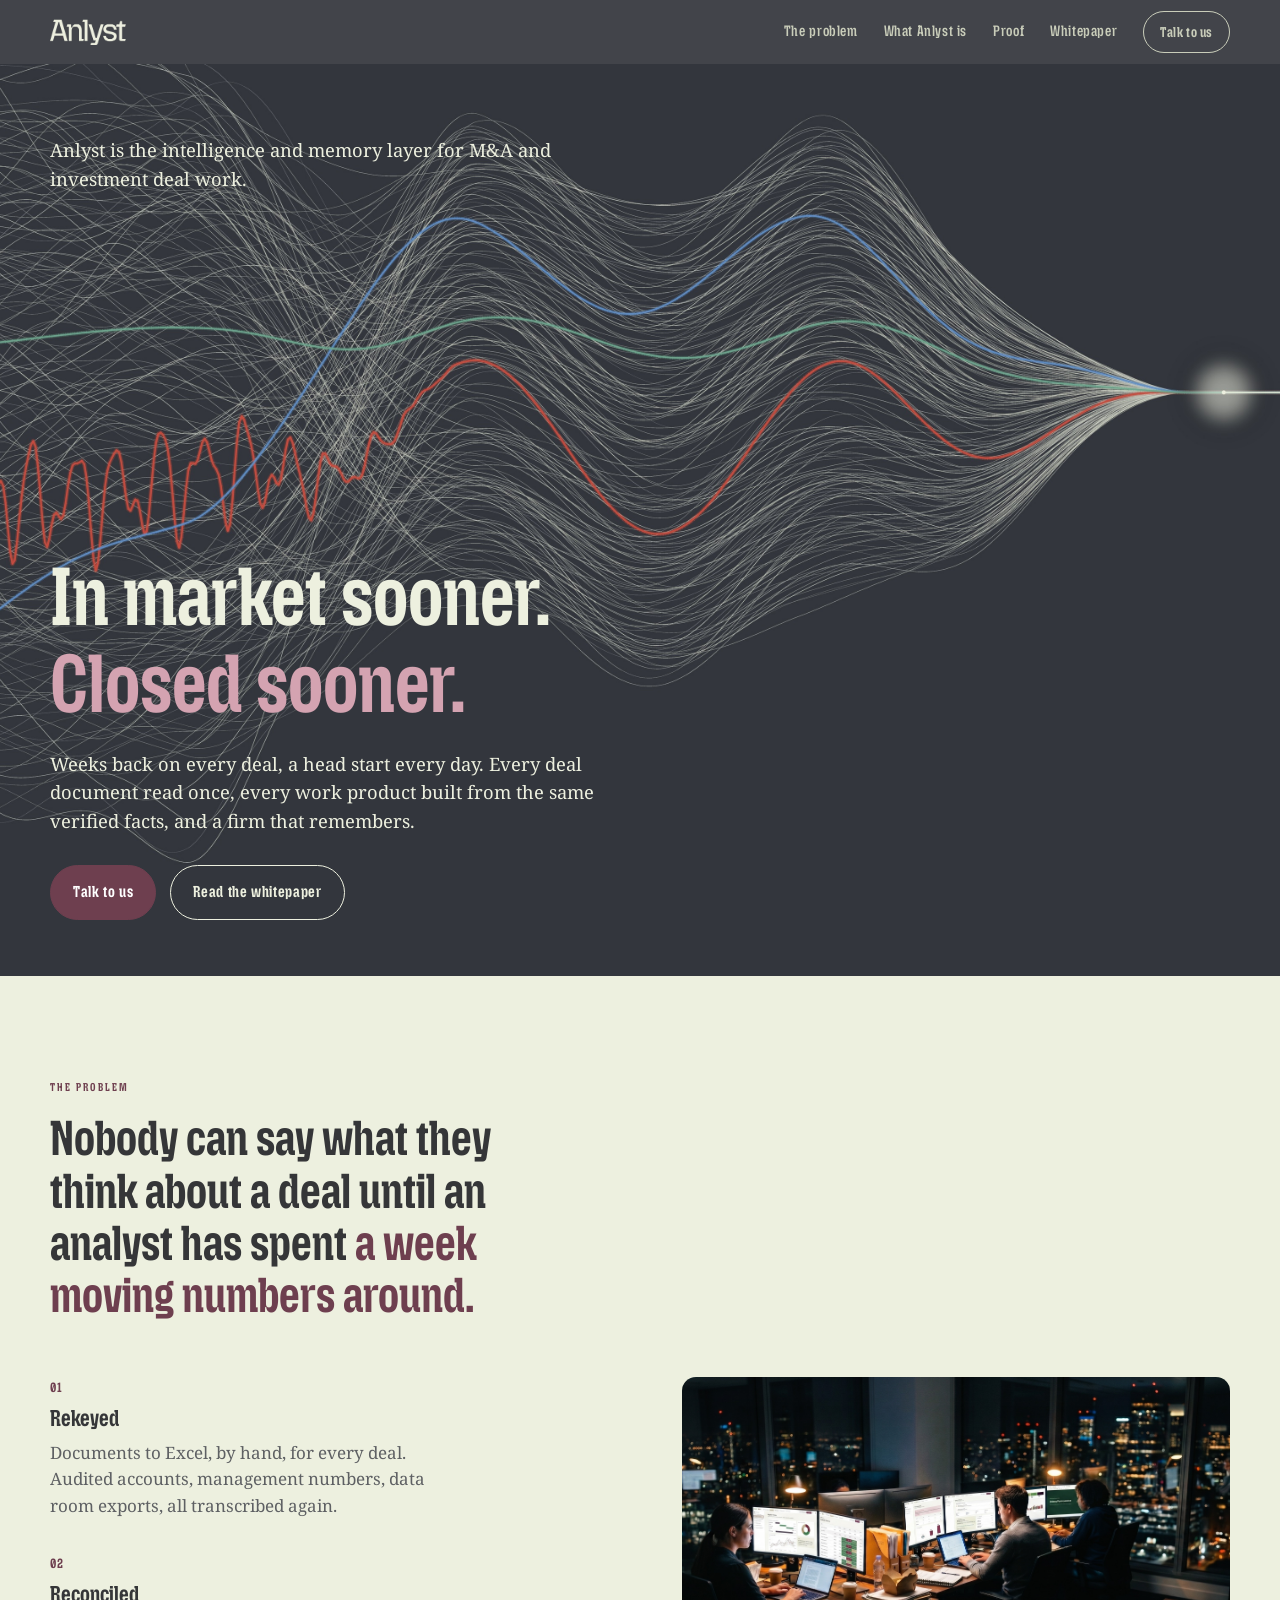
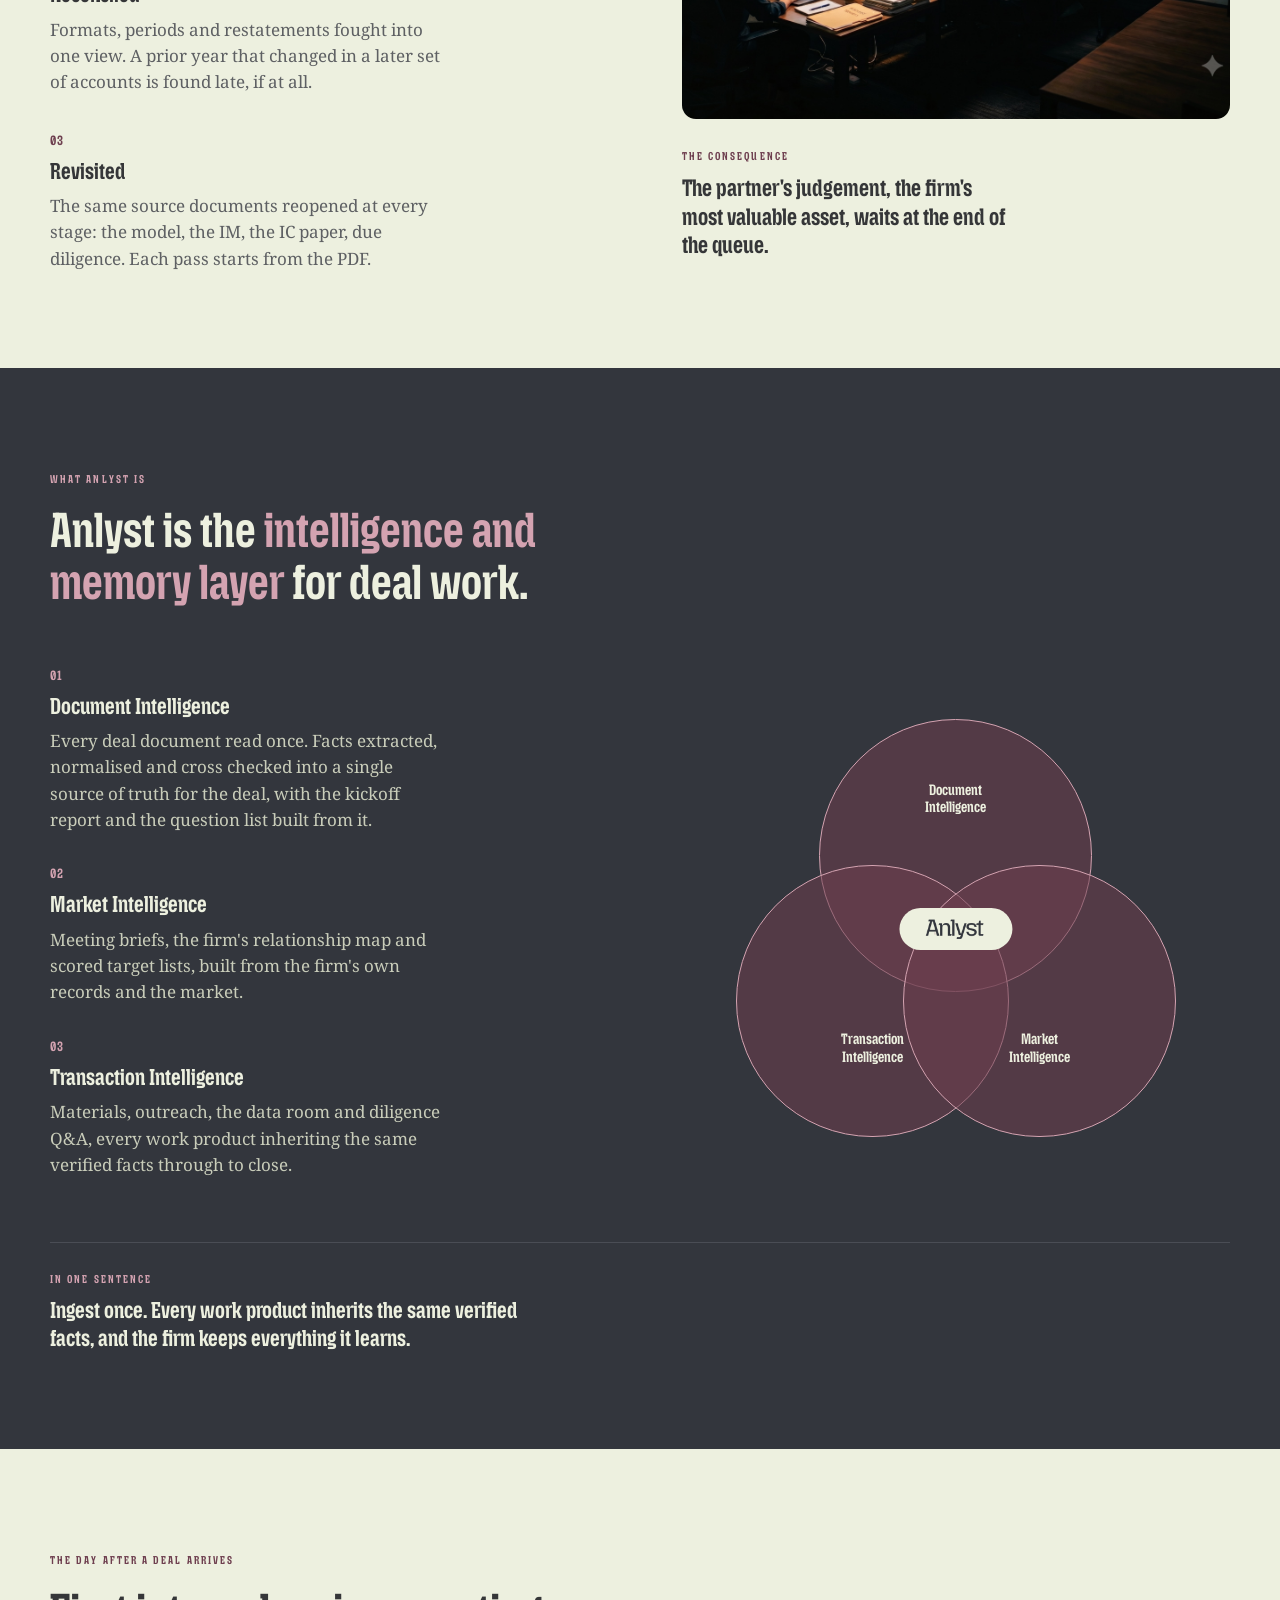
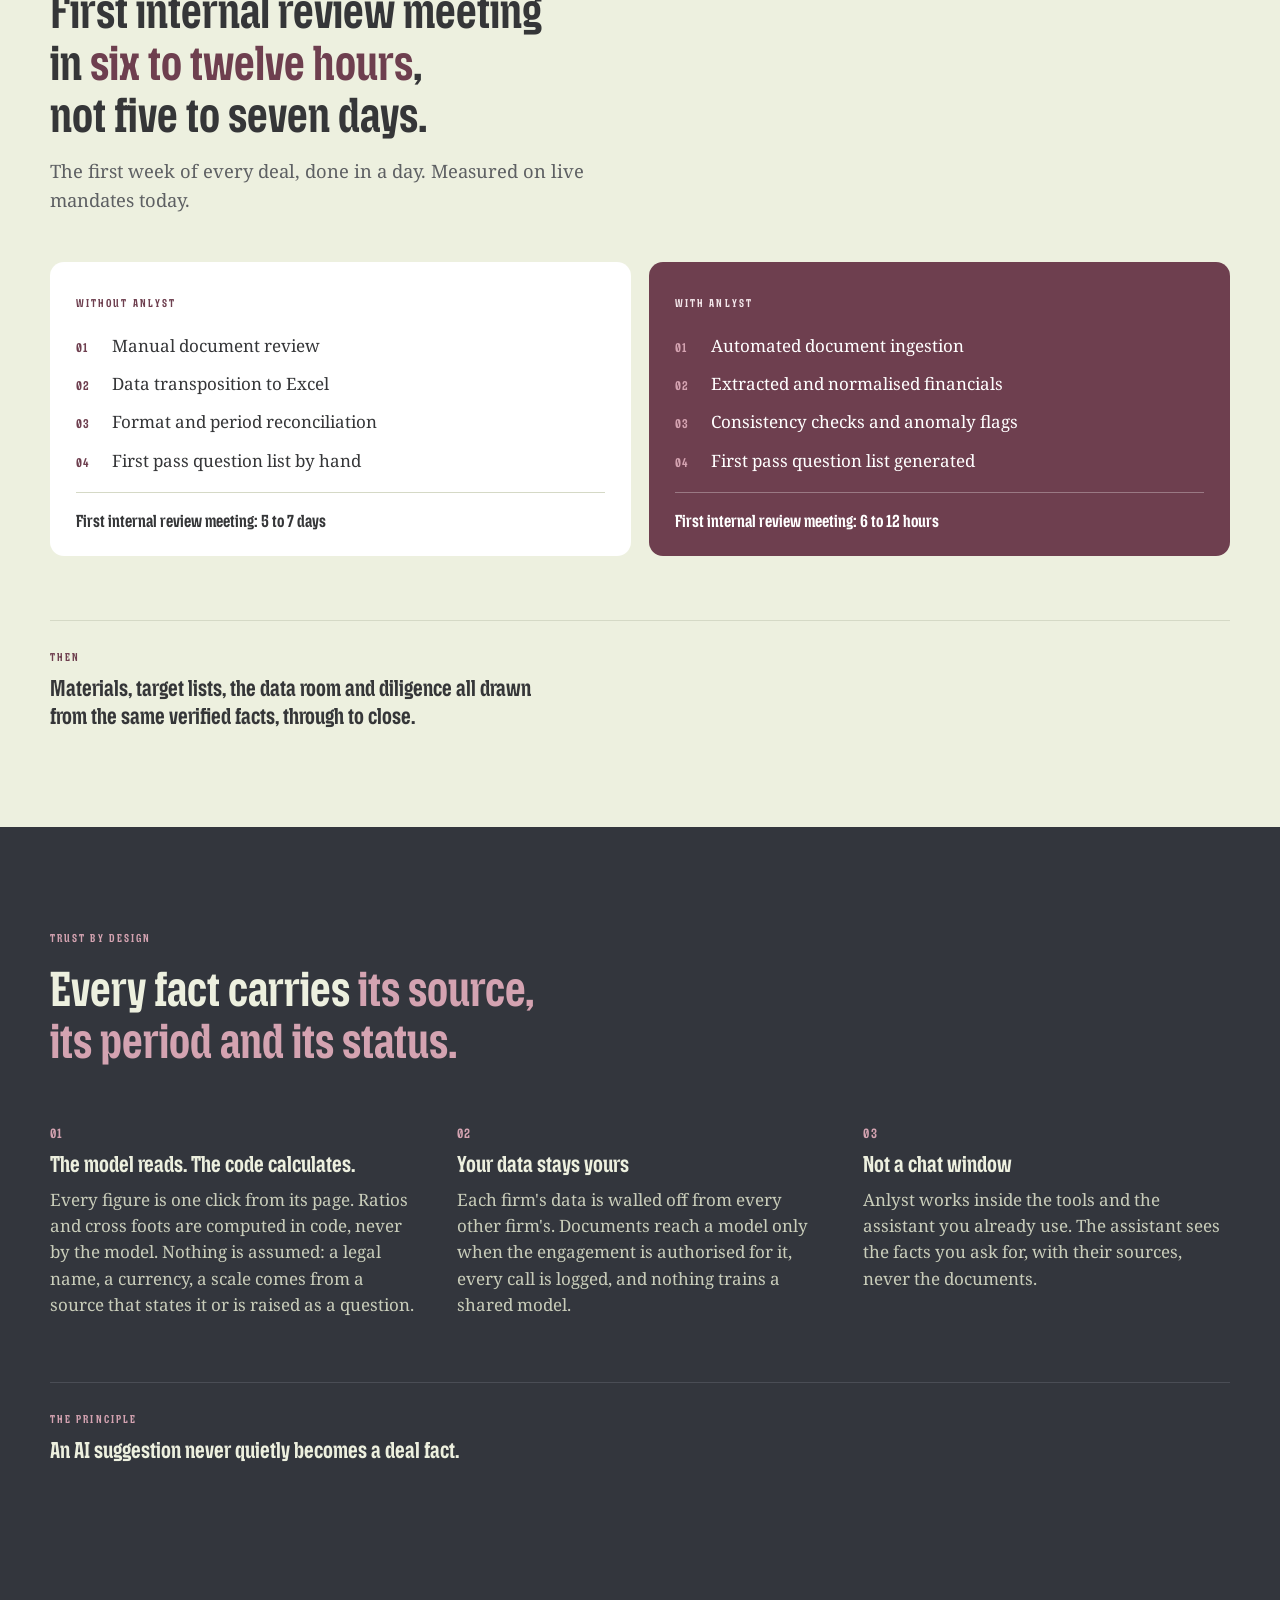
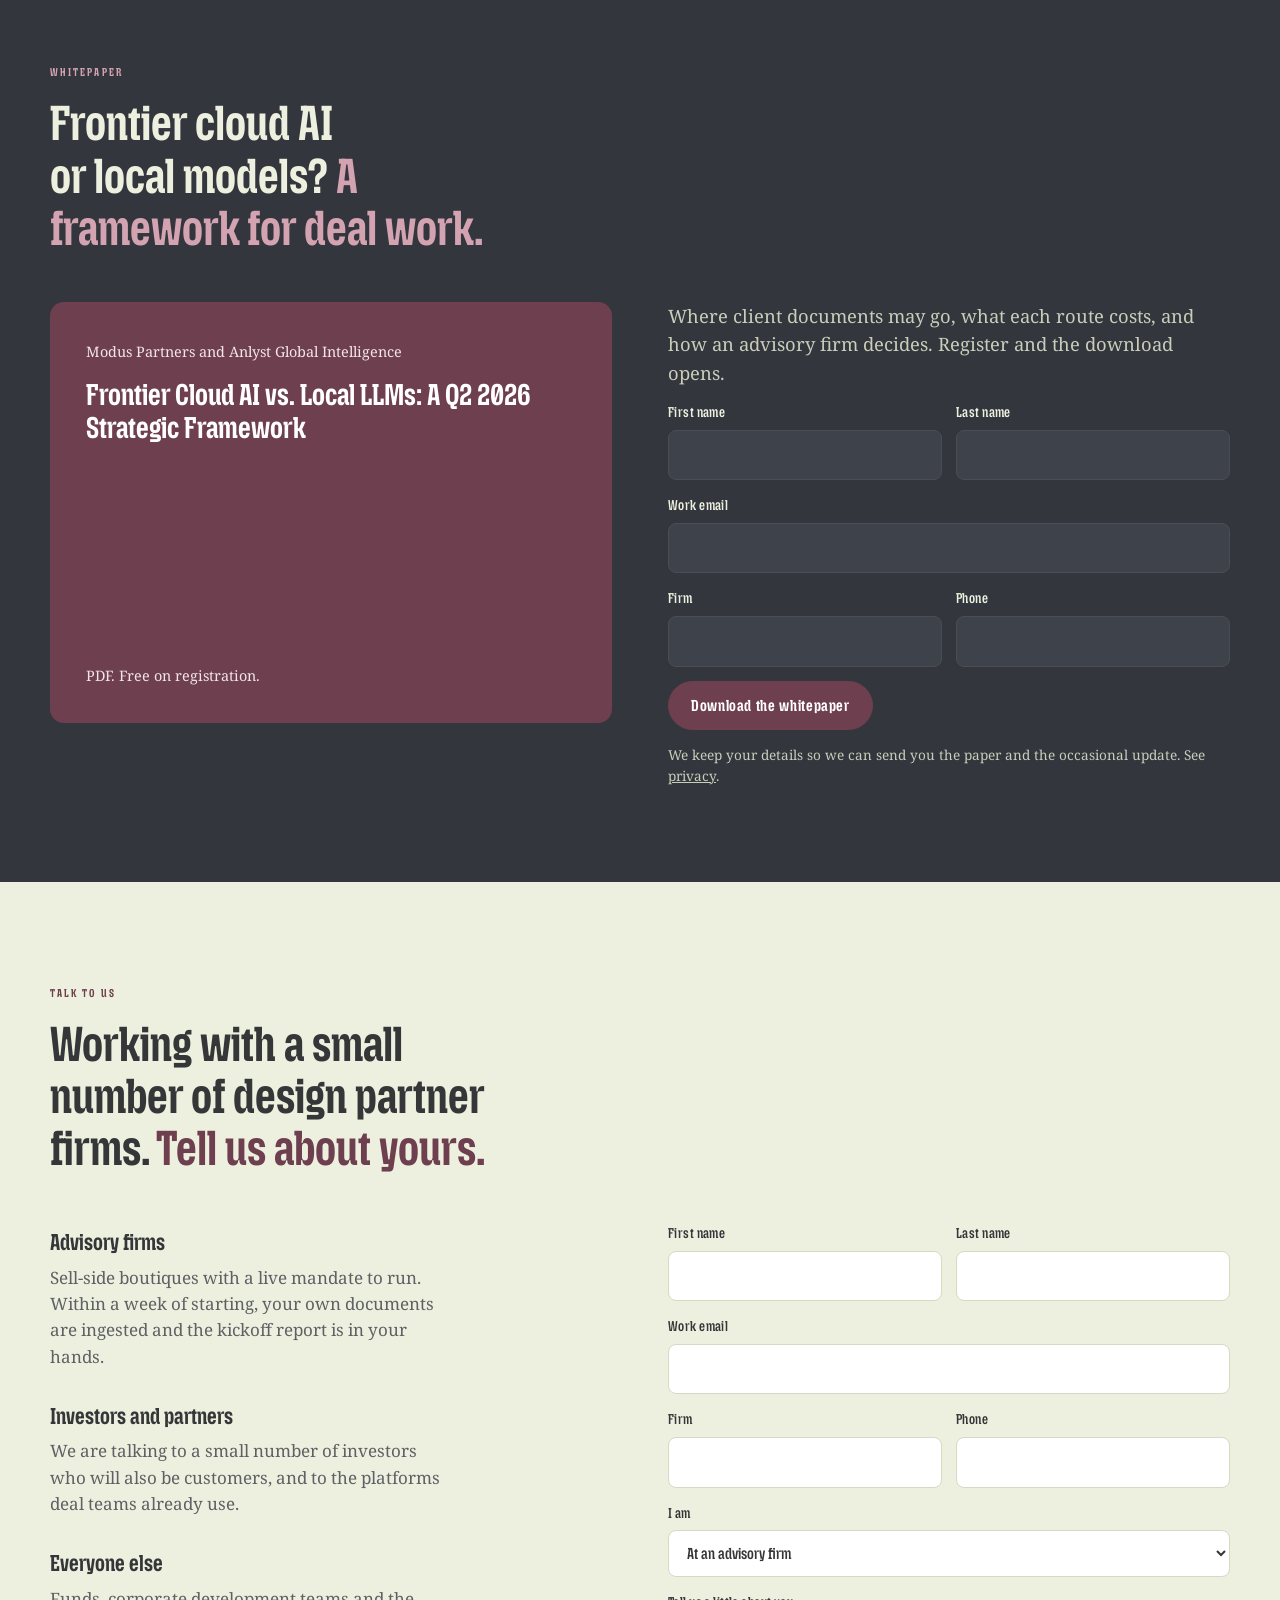
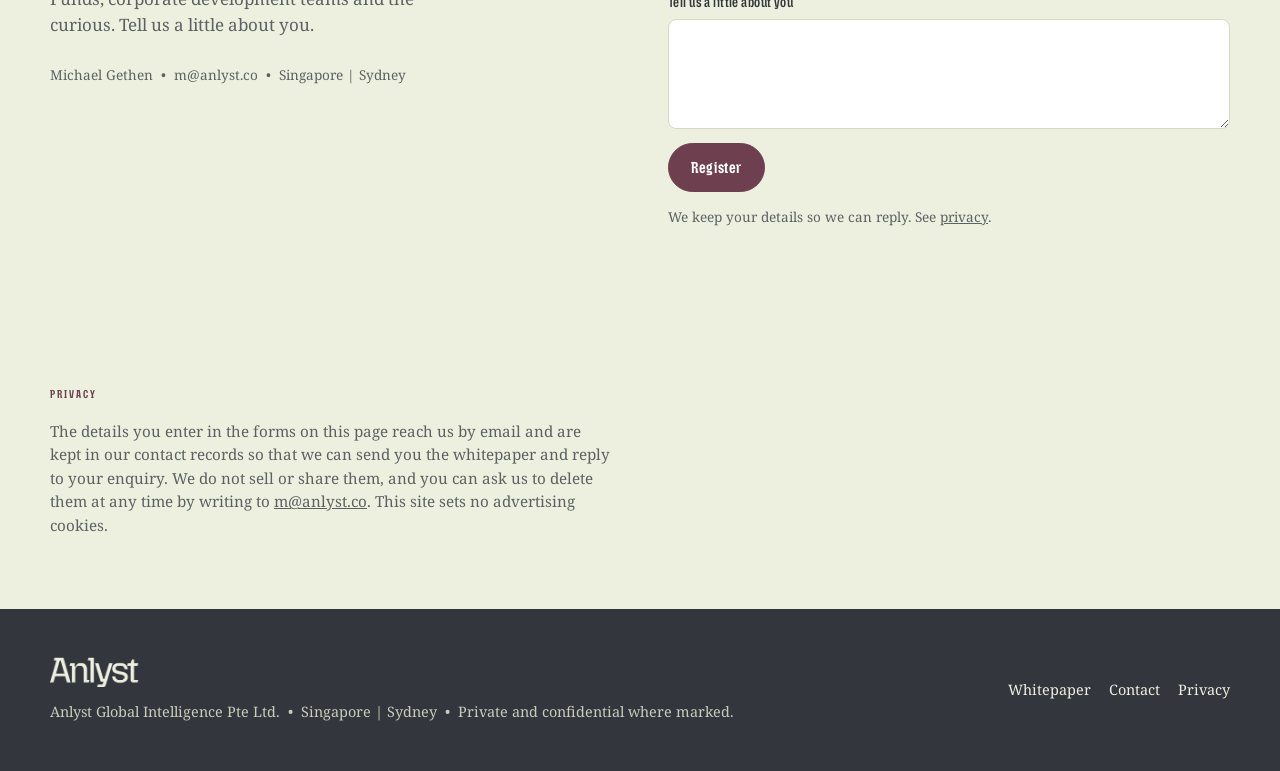
==== commit 8843e22c: "Trim to a quieter page: hero, problem, what, proof, trust, whitepaper, contact Co-Authored-By: Claud" ====
--- a/index.html
+++ b/index.html
@@ -215,7 +215,6 @@
       <a href="#problem">The problem</a>
       <a href="#what">What Anlyst is</a>
       <a href="#proof">Proof</a>
-      <a href="#trust">Trust</a>
       <a href="#whitepaper">Whitepaper</a>
       <a class="btn ghost" href="#contact">Talk to us</a>
     </nav>
@@ -225,8 +224,8 @@
 <section class="hero" id="top">
   <div class="wrap">
     <p class="pos">Anlyst is the intelligence and memory layer for M&amp;A and investment deal work.</p>
-    <h1><span>Weeks back on every deal.</span><span class="pink">A head start every day.</span></h1>
-    <p class="intro">Every deal document read once. Every work product built from the same verified facts. And a firm that remembers.</p>
+    <h1><span>In market sooner.</span><span class="pink">Closed sooner.</span></h1>
+    <p class="intro">Weeks back on every deal, a head start every day. Every deal document read once, every work product built from the same verified facts, and a firm that remembers.</p>
     <div class="cta">
       <a class="btn solid" href="#contact">Talk to us</a>
       <a class="btn ghost" href="#whitepaper">Read the whitepaper</a>
@@ -273,65 +272,17 @@
   </div>
 </section>
 
-<section id="changes">
-  <div class="wrap">
-    <span class="label">What changes</span>
-    <h2 style="margin-top:14px">In market sooner. <em>Closed sooner.</em></h2>
-    <p class="sub" style="margin-top:16px">What changes for your day, your deal and your year.</p>
-    <div class="cards">
-      <div class="card"><h3>Your day</h3><p>The brief on your calendar, meeting prep that knows who you already know, an answer with its source.</p><span class="label tag">A head start.</span></div>
-      <div class="card"><h3>Your deal</h3><p>The first week in a day, then materials, target lists and diligence from the same verified facts.</p><span class="label tag">Weeks back.</span></div>
-      <div class="card plum"><h3>Your year</h3><p>A firm that remembers. Every deal makes the next one start warmer.</p><span class="label tag">More mandates. Same team.</span></div>
-    </div>
-    <div class="bottom"><span class="label">The result</span><p>Your day changes first. Your year changes most.</p></div>
-  </div>
-</section>
-
-
-<section id="lifecycle">
-  <div class="wrap">
-    <span class="label">The lifecycle of a deal</span>
-    <h2 style="margin-top:14px">One deal, start to close. <em>Less work at every stage.</em></h2>
-    <p class="sub" style="margin-top:16px">The curve is the team's hours, week by week, through a mandate. The shaded area is the work Anlyst removes. Filled dots are automated, open dots simplified.</p>
-    <div class="life">
-      <svg viewBox="0 -34 1000 290" role="img" aria-label="Team hours week by week through a mandate, with and without Anlyst. The shaded area between the two curves is the work Anlyst removes; the peak in preparation falls from a week to a day.">
-  <path d="M0.0,219.1 L4.8,218.8 L10.9,218.5 L18.1,218.1 L26.2,217.6 L35.0,217.1 L44.2,216.6 L53.5,216.1 L62.7,215.6 L71.6,215.1 L80.0,214.6 L88.1,214.2 L96.5,213.7 L105.0,213.3 L113.5,212.9 L122.0,212.5 L130.3,212.0 L138.4,211.6 L146.0,211.1 L153.3,210.6 L160.0,210.1 L166.1,209.7 L171.8,209.4 L177.0,209.1 L181.9,208.9 L186.5,208.5 L190.9,208.1 L195.2,207.6 L199.4,207.2 L203.7,206.8 L208.0,206.2 L212.3,205.1 L216.4,203.5 L220.3,201.2 L224.2,198.5 L228.0,195.4 L231.8,192.5 L235.7,189.8 L239.6,187.4 L243.7,185.5 L248.0,184.4 L252.6,184.0 L257.5,184.2 L262.6,185.1 L267.8,186.3 L273.0,187.7 L278.1,189.1 L283.1,190.5 L287.8,191.6 L292.1,192.2 L296.0,192.3 L299.3,192.1 L302.1,191.9 L304.6,191.6 L306.8,191.7 L308.7,192.1 L310.7,192.6 L312.7,193.3 L314.8,194.1 L317.2,195.4 L320.0,197.3 L323.1,199.6 L326.4,201.8 L329.8,203.7 L333.3,204.2 L337.0,201.9 L340.7,198.7 L344.5,195.6 L348.4,192.9 L352.2,190.7 L356.0,189.1 L359.9,188.1 L363.8,187.5 L367.8,187.2 L371.9,187.2 L376.0,187.5 L380.1,188.0 L384.2,188.7 L388.2,189.5 L392.1,190.3 L396.0,191.2 L399.7,192.3 L403.3,193.6 L406.7,195.2 L410.1,196.5 L413.5,196.0 L416.9,194.2 L420.4,191.4 L424.1,187.9 L427.9,184.1 L432.0,180.0 L436.2,176.6 L440.3,174.6 L444.5,174.2 L448.8,175.8 L453.2,178.1 L457.9,180.2 L462.9,182.2 L468.2,184.0 L473.8,185.6 L480.0,187.0 L486.7,188.2 L494.1,189.2 L501.9,190.1 L510.1,190.7 L518.5,191.2 L527.0,191.6 L535.6,191.8 L544.0,191.9 L552.2,191.9 L560.0,191.8 L567.7,191.6 L575.4,191.3 L583.2,190.8 L590.9,190.1 L598.5,189.4 L605.9,188.6 L613.0,187.7 L619.8,186.7 L626.1,185.7 L632.0,184.6 L637.1,183.5 L641.3,182.4 L644.8,181.2 L648.0,179.9 L651.0,178.8 L654.1,178.1 L657.5,177.8 L661.4,178.1 L666.2,179.2 L672.0,181.0 L678.9,182.9 L686.5,183.1 L694.9,180.9 L703.7,178.5 L713.0,176.2 L722.5,173.8 L732.1,171.6 L741.6,169.7 L751.0,168.0 L760.0,166.8 L768.9,165.9 L777.9,165.2 L786.9,164.7 L796.0,164.4 L805.0,164.4 L814.0,164.5 L822.8,164.8 L831.4,165.3 L839.8,165.9 L848.0,166.8 L855.9,167.8 L863.7,169.1 L871.3,170.6 L878.7,172.3 L886.0,174.2 L893.1,176.2 L900.1,178.3 L906.9,180.5 L913.5,182.8 L920.0,185.1 L926.4,187.5 L932.7,190.0 L939.0,192.7 L945.1,195.5 L951.0,198.3 L956.7,201.2 L962.1,204.0 L967.1,205.4 L971.8,206.2 L976.0,206.9 L979.8,208.2 L983.2,210.4 L986.3,213.2 L989.1,216.7 L991.5,220.5 L993.7,224.4 L995.6,228.2 L997.2,231.7 L998.7,234.7 L1000.0,237.1 L1000.0,237.1 L1000,240 L0,240 Z" fill="#C9CDBA" opacity=".55"/>
-  <path d="M0.0,206.3 L4.8,205.8 L10.9,205.3 L18.1,204.6 L26.2,203.9 L35.0,203.1 L44.2,202.3 L53.5,201.4 L62.7,200.6 L71.6,199.8 L80.0,199.0 L88.1,198.3 L96.5,197.6 L105.0,197.0 L113.5,196.3 L122.0,195.6 L130.3,194.9 L138.4,194.2 L146.0,193.4 L153.3,192.6 L160.0,191.8 L166.1,191.1 L171.8,190.6 L177.0,190.2 L181.9,189.8 L186.5,189.3 L190.9,188.6 L195.2,187.6 L199.4,186.3 L203.7,184.5 L208.0,182.2 L212.3,179.0 L216.4,174.7 L220.3,169.8 L224.2,164.5 L228.0,159.0 L231.8,153.6 L235.7,148.6 L239.6,144.3 L243.7,141.0 L248.0,138.8 L252.6,138.1 L257.5,138.6 L262.6,140.1 L267.8,142.3 L273.0,144.8 L278.1,147.5 L283.1,150.0 L287.8,151.9 L292.1,153.1 L296.0,153.3 L299.3,152.9 L302.1,152.5 L304.6,151.9 L306.8,151.0 L308.7,149.7 L310.7,147.6 L312.7,144.7 L314.8,140.8 L317.2,135.7 L320.0,129.2 L323.1,120.5 L326.4,109.2 L329.8,96.0 L333.3,81.7 L337.0,66.9 L340.7,52.2 L344.5,38.3 L348.4,26.0 L352.2,15.9 L356.0,8.7 L359.9,4.2 L363.8,1.3 L367.8,0.1 L371.9,0.2 L376.0,1.5 L380.1,3.8 L384.2,6.8 L388.2,10.4 L392.1,14.3 L396.0,18.4 L399.7,23.2 L403.3,29.3 L406.7,36.4 L410.1,44.2 L413.5,52.4 L416.9,60.8 L420.4,69.1 L424.1,77.0 L427.9,84.3 L432.0,90.6 L436.2,96.3 L440.3,101.7 L444.5,106.8 L448.8,111.7 L453.2,116.2 L457.9,120.5 L462.9,124.4 L468.2,128.0 L473.8,131.2 L480.0,134.0 L486.7,136.4 L494.1,138.5 L501.9,140.1 L510.1,141.4 L518.5,142.4 L527.0,143.1 L535.6,143.6 L544.0,143.8 L552.2,143.8 L560.0,143.6 L567.7,143.2 L575.4,142.5 L583.2,141.5 L590.9,140.3 L598.5,138.8 L605.9,137.2 L613.0,135.3 L619.8,133.4 L626.1,131.3 L632.0,129.2 L637.1,127.0 L641.3,124.7 L644.8,122.3 L648.0,119.8 L651.0,117.1 L654.1,114.3 L657.5,111.2 L661.4,107.8 L666.2,104.2 L672.0,100.3 L678.9,95.7 L686.5,90.4 L694.9,84.5 L703.7,78.3 L713.0,72.0 L722.5,65.8 L732.1,60.0 L741.6,54.9 L751.0,50.5 L760.0,47.3 L768.9,44.9 L777.9,43.1 L786.9,41.9 L796.0,41.2 L805.0,41.0 L814.0,41.3 L822.8,42.1 L831.4,43.4 L839.8,45.1 L848.0,47.3 L855.9,50.0 L863.7,53.4 L871.3,57.4 L878.7,61.9 L886.0,66.9 L893.1,72.1 L900.1,77.7 L906.9,83.5 L913.5,89.5 L920.0,95.5 L926.4,101.7 L932.7,108.5 L939.0,115.5 L945.1,122.9 L951.0,130.4 L956.7,138.0 L962.1,145.6 L967.1,153.2 L971.8,160.6 L976.0,167.7 L979.8,175.0 L983.2,182.6 L986.3,190.4 L989.1,198.3 L991.5,206.0 L993.7,213.3 L995.6,220.1 L997.2,226.1 L998.7,231.2 L1000.0,235.2 L1000.0,235.2 L1000.0,237.1 L998.7,234.7 L997.2,231.7 L995.6,228.2 L993.7,224.4 L991.5,220.5 L989.1,216.7 L986.3,213.2 L983.2,210.4 L979.8,208.2 L976.0,206.9 L971.8,206.2 L967.1,205.4 L962.1,204.0 L956.7,201.2 L951.0,198.3 L945.1,195.5 L939.0,192.7 L932.7,190.0 L926.4,187.5 L920.0,185.1 L913.5,182.8 L906.9,180.5 L900.1,178.3 L893.1,176.2 L886.0,174.2 L878.7,172.3 L871.3,170.6 L863.7,169.1 L855.9,167.8 L848.0,166.8 L839.8,165.9 L831.4,165.3 L822.8,164.8 L814.0,164.5 L805.0,164.4 L796.0,164.4 L786.9,164.7 L777.9,165.2 L768.9,165.9 L760.0,166.8 L751.0,168.0 L741.6,169.7 L732.1,171.6 L722.5,173.8 L713.0,176.2 L703.7,178.5 L694.9,180.9 L686.5,183.1 L678.9,182.9 L672.0,181.0 L666.2,179.2 L661.4,178.1 L657.5,177.8 L654.1,178.1 L651.0,178.8 L648.0,179.9 L644.8,181.2 L641.3,182.4 L637.1,183.5 L632.0,184.6 L626.1,185.7 L619.8,186.7 L613.0,187.7 L605.9,188.6 L598.5,189.4 L590.9,190.1 L583.2,190.8 L575.4,191.3 L567.7,191.6 L560.0,191.8 L552.2,191.9 L544.0,191.9 L535.6,191.8 L527.0,191.6 L518.5,191.2 L510.1,190.7 L501.9,190.1 L494.1,189.2 L486.7,188.2 L480.0,187.0 L473.8,185.6 L468.2,184.0 L462.9,182.2 L457.9,180.2 L453.2,178.1 L448.8,175.8 L444.5,174.2 L440.3,174.6 L436.2,176.6 L432.0,180.0 L427.9,184.1 L424.1,187.9 L420.4,191.4 L416.9,194.2 L413.5,196.0 L410.1,196.5 L406.7,195.2 L403.3,193.6 L399.7,192.3 L396.0,191.2 L392.1,190.3 L388.2,189.5 L384.2,188.7 L380.1,188.0 L376.0,187.5 L371.9,187.2 L367.8,187.2 L363.8,187.5 L359.9,188.1 L356.0,189.1 L352.2,190.7 L348.4,192.9 L344.5,195.6 L340.7,198.7 L337.0,201.9 L333.3,204.2 L329.8,203.7 L326.4,201.8 L323.1,199.6 L320.0,197.3 L317.2,195.4 L314.8,194.1 L312.7,193.3 L310.7,192.6 L308.7,192.1 L306.8,191.7 L304.6,191.6 L302.1,191.9 L299.3,192.1 L296.0,192.3 L292.1,192.2 L287.8,191.6 L283.1,190.5 L278.1,189.1 L273.0,187.7 L267.8,186.3 L262.6,185.1 L257.5,184.2 L252.6,184.0 L248.0,184.4 L243.7,185.5 L239.6,187.4 L235.7,189.8 L231.8,192.5 L228.0,195.4 L224.2,198.5 L220.3,201.2 L216.4,203.5 L212.3,205.1 L208.0,206.2 L203.7,206.8 L199.4,207.2 L195.2,207.6 L190.9,208.1 L186.5,208.5 L181.9,208.9 L177.0,209.1 L171.8,209.4 L166.1,209.7 L160.0,210.1 L153.3,210.6 L146.0,211.1 L138.4,211.6 L130.3,212.0 L122.0,212.5 L113.5,212.9 L105.0,213.3 L96.5,213.7 L88.1,214.2 L80.0,214.6 L71.6,215.1 L62.7,215.6 L53.5,216.1 L44.2,216.6 L35.0,217.1 L26.2,217.6 L18.1,218.1 L10.9,218.5 L4.8,218.8 L0.0,219.1 Z" fill="#B995A0" opacity=".75"/>
-  <line x1="208.0" y1="-34" x2="208.0" y2="240" stroke="#D5D9C6" stroke-width="1"/><line x1="320.0" y1="-34" x2="320.0" y2="240" stroke="#D5D9C6" stroke-width="1"/><line x1="431.7" y1="-34" x2="431.7" y2="240" stroke="#D5D9C6" stroke-width="1"/><line x1="664.0" y1="-34" x2="664.0" y2="240" stroke="#D5D9C6" stroke-width="1"/>
-  <path d="M0.0,219.1 L4.8,218.8 L10.9,218.5 L18.1,218.1 L26.2,217.6 L35.0,217.1 L44.2,216.6 L53.5,216.1 L62.7,215.6 L71.6,215.1 L80.0,214.6 L88.1,214.2 L96.5,213.7 L105.0,213.3 L113.5,212.9 L122.0,212.5 L130.3,212.0 L138.4,211.6 L146.0,211.1 L153.3,210.6 L160.0,210.1 L166.1,209.7 L171.8,209.4 L177.0,209.1 L181.9,208.9 L186.5,208.5 L190.9,208.1 L195.2,207.6 L199.4,207.2 L203.7,206.8 L208.0,206.2 L212.3,205.1 L216.4,203.5 L220.3,201.2 L224.2,198.5 L228.0,195.4 L231.8,192.5 L235.7,189.8 L239.6,187.4 L243.7,185.5 L248.0,184.4 L252.6,184.0 L257.5,184.2 L262.6,185.1 L267.8,186.3 L273.0,187.7 L278.1,189.1 L283.1,190.5 L287.8,191.6 L292.1,192.2 L296.0,192.3 L299.3,192.1 L302.1,191.9 L304.6,191.6 L306.8,191.7 L308.7,192.1 L310.7,192.6 L312.7,193.3 L314.8,194.1 L317.2,195.4 L320.0,197.3 L323.1,199.6 L326.4,201.8 L329.8,203.7 L333.3,204.2 L337.0,201.9 L340.7,198.7 L344.5,195.6 L348.4,192.9 L352.2,190.7 L356.0,189.1 L359.9,188.1 L363.8,187.5 L367.8,187.2 L371.9,187.2 L376.0,187.5 L380.1,188.0 L384.2,188.7 L388.2,189.5 L392.1,190.3 L396.0,191.2 L399.7,192.3 L403.3,193.6 L406.7,195.2 L410.1,196.5 L413.5,196.0 L416.9,194.2 L420.4,191.4 L424.1,187.9 L427.9,184.1 L432.0,180.0 L436.2,176.6 L440.3,174.6 L444.5,174.2 L448.8,175.8 L453.2,178.1 L457.9,180.2 L462.9,182.2 L468.2,184.0 L473.8,185.6 L480.0,187.0 L486.7,188.2 L494.1,189.2 L501.9,190.1 L510.1,190.7 L518.5,191.2 L527.0,191.6 L535.6,191.8 L544.0,191.9 L552.2,191.9 L560.0,191.8 L567.7,191.6 L575.4,191.3 L583.2,190.8 L590.9,190.1 L598.5,189.4 L605.9,188.6 L613.0,187.7 L619.8,186.7 L626.1,185.7 L632.0,184.6 L637.1,183.5 L641.3,182.4 L644.8,181.2 L648.0,179.9 L651.0,178.8 L654.1,178.1 L657.5,177.8 L661.4,178.1 L666.2,179.2 L672.0,181.0 L678.9,182.9 L686.5,183.1 L694.9,180.9 L703.7,178.5 L713.0,176.2 L722.5,173.8 L732.1,171.6 L741.6,169.7 L751.0,168.0 L760.0,166.8 L768.9,165.9 L777.9,165.2 L786.9,164.7 L796.0,164.4 L805.0,164.4 L814.0,164.5 L822.8,164.8 L831.4,165.3 L839.8,165.9 L848.0,166.8 L855.9,167.8 L863.7,169.1 L871.3,170.6 L878.7,172.3 L886.0,174.2 L893.1,176.2 L900.1,178.3 L906.9,180.5 L913.5,182.8 L920.0,185.1 L926.4,187.5 L932.7,190.0 L939.0,192.7 L945.1,195.5 L951.0,198.3 L956.7,201.2 L962.1,204.0 L967.1,205.4 L971.8,206.2 L976.0,206.9 L979.8,208.2 L983.2,210.4 L986.3,213.2 L989.1,216.7 L991.5,220.5 L993.7,224.4 L995.6,228.2 L997.2,231.7 L998.7,234.7 L1000.0,237.1 L1000.0,237.1" fill="none" stroke="#6E3F4F" stroke-width="1.4" stroke-dasharray="4 3"/>
-  <path d="M0.0,206.3 L4.8,205.8 L10.9,205.3 L18.1,204.6 L26.2,203.9 L35.0,203.1 L44.2,202.3 L53.5,201.4 L62.7,200.6 L71.6,199.8 L80.0,199.0 L88.1,198.3 L96.5,197.6 L105.0,197.0 L113.5,196.3 L122.0,195.6 L130.3,194.9 L138.4,194.2 L146.0,193.4 L153.3,192.6 L160.0,191.8 L166.1,191.1 L171.8,190.6 L177.0,190.2 L181.9,189.8 L186.5,189.3 L190.9,188.6 L195.2,187.6 L199.4,186.3 L203.7,184.5 L208.0,182.2 L212.3,179.0 L216.4,174.7 L220.3,169.8 L224.2,164.5 L228.0,159.0 L231.8,153.6 L235.7,148.6 L239.6,144.3 L243.7,141.0 L248.0,138.8 L252.6,138.1 L257.5,138.6 L262.6,140.1 L267.8,142.3 L273.0,144.8 L278.1,147.5 L283.1,150.0 L287.8,151.9 L292.1,153.1 L296.0,153.3 L299.3,152.9 L302.1,152.5 L304.6,151.9 L306.8,151.0 L308.7,149.7 L310.7,147.6 L312.7,144.7 L314.8,140.8 L317.2,135.7 L320.0,129.2 L323.1,120.5 L326.4,109.2 L329.8,96.0 L333.3,81.7 L337.0,66.9 L340.7,52.2 L344.5,38.3 L348.4,26.0 L352.2,15.9 L356.0,8.7 L359.9,4.2 L363.8,1.3 L367.8,0.1 L371.9,0.2 L376.0,1.5 L380.1,3.8 L384.2,6.8 L388.2,10.4 L392.1,14.3 L396.0,18.4 L399.7,23.2 L403.3,29.3 L406.7,36.4 L410.1,44.2 L413.5,52.4 L416.9,60.8 L420.4,69.1 L424.1,77.0 L427.9,84.3 L432.0,90.6 L436.2,96.3 L440.3,101.7 L444.5,106.8 L448.8,111.7 L453.2,116.2 L457.9,120.5 L462.9,124.4 L468.2,128.0 L473.8,131.2 L480.0,134.0 L486.7,136.4 L494.1,138.5 L501.9,140.1 L510.1,141.4 L518.5,142.4 L527.0,143.1 L535.6,143.6 L544.0,143.8 L552.2,143.8 L560.0,143.6 L567.7,143.2 L575.4,142.5 L583.2,141.5 L590.9,140.3 L598.5,138.8 L605.9,137.2 L613.0,135.3 L619.8,133.4 L626.1,131.3 L632.0,129.2 L637.1,127.0 L641.3,124.7 L644.8,122.3 L648.0,119.8 L651.0,117.1 L654.1,114.3 L657.5,111.2 L661.4,107.8 L666.2,104.2 L672.0,100.3 L678.9,95.7 L686.5,90.4 L694.9,84.5 L703.7,78.3 L713.0,72.0 L722.5,65.8 L732.1,60.0 L741.6,54.9 L751.0,50.5 L760.0,47.3 L768.9,44.9 L777.9,43.1 L786.9,41.9 L796.0,41.2 L805.0,41.0 L814.0,41.3 L822.8,42.1 L831.4,43.4 L839.8,45.1 L848.0,47.3 L855.9,50.0 L863.7,53.4 L871.3,57.4 L878.7,61.9 L886.0,66.9 L893.1,72.1 L900.1,77.7 L906.9,83.5 L913.5,89.5 L920.0,95.5 L926.4,101.7 L932.7,108.5 L939.0,115.5 L945.1,122.9 L951.0,130.4 L956.7,138.0 L962.1,145.6 L967.1,153.2 L971.8,160.6 L976.0,167.7 L979.8,175.0 L983.2,182.6 L986.3,190.4 L989.1,198.3 L991.5,206.0 L993.7,213.3 L995.6,220.1 L997.2,226.1 L998.7,231.2 L1000.0,235.2 L1000.0,235.2" fill="none" stroke="#353638" stroke-width="2"/>
-  <line x1="0" y1="240" x2="1000" y2="240" stroke="#6B6C6E" stroke-width="1"/>
-  <circle cx="45.8" cy="202.1" r="5.5" fill="#6E3F4F" stroke="#6E3F4F" stroke-width="1.5"/><circle cx="114.4" cy="196.3" r="5.5" fill="#6E3F4F" stroke="#6E3F4F" stroke-width="1.5"/><circle cx="176.8" cy="190.2" r="5.5" fill="#EDF0DF" stroke="#6E3F4F" stroke-width="1.5"/><circle cx="241.6" cy="142.5" r="5.5" fill="#6E3F4F" stroke="#6E3F4F" stroke-width="1.5"/><circle cx="288.6" cy="152.3" r="5.5" fill="#6E3F4F" stroke="#6E3F4F" stroke-width="1.5"/><circle cx="346.0" cy="32.0" r="5.5" fill="#6E3F4F" stroke="#6E3F4F" stroke-width="1.5"/><circle cx="377.2" cy="2.0" r="5.5" fill="#6E3F4F" stroke="#6E3F4F" stroke-width="1.5"/><circle cx="408.4" cy="40.2" r="5.5" fill="#EDF0DF" stroke="#6E3F4F" stroke-width="1.5"/><circle cx="484.0" cy="135.3" r="5.5" fill="#6E3F4F" stroke="#6E3F4F" stroke-width="1.5"/><circle cx="592.0" cy="139.9" r="5.5" fill="#EDF0DF" stroke="#6E3F4F" stroke-width="1.5"/><circle cx="764.8" cy="46.0" r="5.5" fill="#6E3F4F" stroke="#6E3F4F" stroke-width="1.5"/><circle cx="932.8" cy="108.5" r="5.5" fill="#EDF0DF" stroke="#6E3F4F" stroke-width="1.5"/>
-  <g class="tg" font-family="Mozilla Headline, Arial Narrow, sans-serif" font-weight="700" font-size="11" letter-spacing=".08em">
-    <text x="12" y="-18" fill="#6E3F4F">TEAM HOURS, WEEK BY WEEK</text>
-    <text x="778" y="4" fill="#353638">WITHOUT ANLYST</text>
-    <text x="778" y="182" fill="#6E3F4F">WITH ANLYST</text>
-  </g>
-  <g class="pl"><line x1="387" y1="14" x2="387" y2="186" stroke="#6E3F4F" stroke-width="1.5" marker-start="url(#ah)" marker-end="url(#ah)"/></g>
-  <defs><marker id="ah" viewBox="0 0 10 10" refX="5" refY="5" markerWidth="6" markerHeight="6" orient="auto-start-reverse"><path d="M1,1 L9,5 L1,9 Z" fill="#6E3F4F"/></marker></defs>
-  <g class="pl"><rect x="340" y="84" width="94" height="30" rx="15" fill="#6E3F4F"/>
-  <text x="387" y="96" text-anchor="middle" fill="#fff" font-family="Mozilla Headline, Arial Narrow, sans-serif" font-weight="700" font-size="9.5">A week of rekeying,</text>
-  <text x="387" y="107" text-anchor="middle" fill="#fff" font-family="Mozilla Headline, Arial Narrow, sans-serif" font-weight="700" font-size="9.5">done in a day</text></g>
-</svg>
-      <div class="stages">
-        <div><div class="num">01</div><h3>Business development</h3><p class="t">Months</p><ul><li>Meeting prep from the relationship map</li><li>Scored sourcing lists</li><li class="s">Every meeting written back to firm memory</li></ul></div>
-        <div><div class="num">02</div><h3>Pre-mandate</h3><p class="t">1 to 2 weeks. <b>With Anlyst: days.</b></p><ul><li>NDA and document request list</li><li>KYC financials ingested before the proposal</li></ul></div>
-        <div><div class="num">03</div><h3>Preparation</h3><p class="t">2 to 4 weeks. <b>With Anlyst: 1 to 2 weeks.</b></p><ul><li>Kickoff report, Q&amp;A</li><li>Data pack, customer analysis</li><li class="s">Teaser and IM on firm templates</li></ul></div>
-        <div><div class="num">04</div><h3>In market</h3><p class="t">6 to 12 weeks. <b>The buyers set the pace.</b></p><ul><li>Scored buyer list, warm paths, outreach drafts</li><li class="s">Reply and activity tracking</li></ul></div>
-        <div><div class="num">05</div><h3>Diligence and close</h3><p class="t">8 to 12 weeks. <b>Counterparties set the pace.</b></p><ul><li>Data room populated, Q&amp;A answered with citations</li><li class="s">Close and archive</li></ul></div>
-      </div>
-      <div class="daily"><b>Every working day</b> My Day, meeting prep and Ask Anlyst, inside the assistant you already use. The lifecycle above sits on top of this.</div>
-    </div>
-    <div class="bottom"><span class="label">The difference</span><p>In market sooner, closed sooner. Hours come out of every stage, weeks come out of the ones you control. The same team runs more deals.</p></div>
-  </div>
-</section>
+
+
+
+
 
 <section id="proof">
   <div class="wrap">
     <span class="label">The day after a deal arrives</span>
     <h2 style="margin-top:14px">First internal review meeting in <em>six to twelve hours</em>, not five to seven days.</h2>
-    <p class="sub" style="margin-top:16px">The first week of every deal, done in a day. This runs today on live mandates.</p>
-    <div class="proof">
+    <p class="sub" style="margin-top:16px">The first week of every deal, done in a day. Measured on live mandates today.</p>
+    <div class="proof" style="grid-template-columns:1fr 1fr">
       <div class="col">
         <span class="label">Without Anlyst</span>
         <ol><li><b>01</b>Manual document review</li><li><b>02</b>Data transposition to Excel</li><li><b>03</b>Format and period reconciliation</li><li><b>04</b>First pass question list by hand</li></ol>
@@ -342,54 +293,29 @@
         <ol><li><b>01</b>Automated document ingestion</li><li><b>02</b>Extracted and normalised financials</li><li><b>03</b>Consistency checks and anomaly flags</li><li><b>04</b>First pass question list generated</li></ol>
         <div class="result">First internal review meeting: 6 to 12 hours</div>
       </div>
-      <div class="photo" style="aspect-ratio:auto;min-height:280px"><img src="img/boardroom.jpg" alt="A deal team reviewing the kickoff report on screen"></div>
-    </div>
-    <div class="bottom"><span class="label">Ingest once, benefit at every stage</span><p>Traditional model: revisit the source documents at every stage. Anlyst: the facts travel.</p></div>
-  </div>
-</section>
-
-<section class="dark" id="daily">
-  <div class="wrap">
-    <span class="label">Every working day</span>
-    <h2 style="margin-top:14px">Keep using Claude. <em>Now it knows the deal.</em></h2>
-    <p class="sub" style="margin-top:16px">A general AI assistant is a brilliant intern on a three month rotation. Every deal, you start by teaching it the firm again. A partner ran a live mandate through a general AI assistant: 37 files, six agents, weeks of work done in hours. It drafted well. It could not hold the deal, or meet an NDA that bars public AI processing.</p>
-    <div class="three">
-      <div class="item"><div class="num">01</div><h3>My Day</h3><p>One screen each morning: today's meetings with their briefs, what changed overnight, and what needs you.</p></div>
-      <div class="item"><div class="num">02</div><h3>Meeting prep</h3><p>Every brief knows who you already know: the firm's history with the people in the room, who at the firm knows them, what was said last time, and the market view.</p></div>
-      <div class="item"><div class="num">03</div><h3>In your assistant</h3><p>Anlyst connects to Claude on your phone and your desktop. Ask for the brief thirty minutes before the meeting. Save the note after it.</p></div>
-    </div>
-    <div class="bottom"><span class="label">The boundary</span><p>Not a general assistant with a deal prompt. The engagement is a persistent object: facts with provenance, questions with answers, versions with deltas. The assistant sees the facts you ask for, never the documents.</p></div>
-  </div>
-</section>
-
-<section id="trust">
+    </div>
+    <div class="bottom"><span class="label">Then</span><p>Materials, target lists, the data room and diligence all drawn from the same verified facts, through to close.</p></div>
+  </div>
+</section>
+
+
+
+
+<section class="dark" id="trust">
   <div class="wrap">
     <span class="label">Trust by design</span>
     <h2 style="margin-top:14px">Every fact carries <em>its source, its period and its status.</em></h2>
-    <div class="rows">
-      <div><b>01</b><h3>Source</h3><p>Document and page, attached to every figure, always one click from the original.</p></div>
-      <div><b>02</b><h3>Basis</h3><p>Audited, management, restated or forecast. The basis travels with the number and is never mixed silently.</p></div>
-      <div><b>03</b><h3>Computation</h3><p>Ratios, growth rates and cross foots are calculated in code, never by the model, and checked against the source statements.</p></div>
-      <div><b>04</b><h3>Anomalies</h3><p>Flagged and written up as the question list for the first management call, never smoothed over.</p></div>
-      <div><b>05</b><h3>Nothing assumed</h3><p>A legal name, a currency, a jurisdiction, a scale: each is taken from a source that states it, or left absent and raised as a question. Never defaulted, never inferred from a filename or a letterhead. The legal name comes only from a company registry extract.</p></div>
-      <div><b>06</b><h3>Isolation</h3><p>Each firm's data is walled off from every other firm's. Documents go to a model only when the deal is authorised for it, every call is logged, and nothing trains a shared model. Deal and firm memory belong to the firm.</p></div>
+    <div class="three">
+      <div class="item"><div class="num">01</div><h3>The model reads. The code calculates.</h3><p>Every figure is one click from its page. Ratios and cross foots are computed in code, never by the model. Nothing is assumed: a legal name, a currency, a scale comes from a source that states it or is raised as a question.</p></div>
+      <div class="item"><div class="num">02</div><h3>Your data stays yours</h3><p>Each firm's data is walled off from every other firm's. Documents reach a model only when the engagement is authorised for it, every call is logged, and nothing trains a shared model.</p></div>
+      <div class="item"><div class="num">03</div><h3>Not a chat window</h3><p>Anlyst works inside the tools and the assistant you already use. The assistant sees the facts you ask for, with their sources, never the documents.</p></div>
     </div>
     <div class="bottom"><span class="label">The principle</span><p>An AI suggestion never quietly becomes a deal fact.</p></div>
   </div>
 </section>
 
-<section id="where">
-  <div class="wrap">
-    <span class="label">Where we are</span>
-    <h2 style="margin-top:14px"><em>Live on real mandates</em> today. V1 in build: the pilot firm on the daily loop in December, the full platform by February 2027.</h2>
-    <div class="timeline">
-      <div><div class="dot on"></div><h3>Now</h3><ul><li>Ingestion and the kickoff report running on live deals.</li><li>V1 in build since the end of October 2026: triage, the kickoff pass, report versions and country libraries for eight jurisdictions built in the first week.</li><li>Developed inside Modus Partners, spun out in 2026.</li></ul></div>
-      <div><div class="dot"></div><h3>December 2026 to February 2027</h3><ul><li>The pilot firm on the daily loop: My Day, the morning brief, meeting prep, and the connector for Claude.</li><li>Then ingestion on Anlyst Private Cloud, materials, outreach, the data room and diligence.</li></ul></div>
-      <div><div class="dot"></div><h3>2027</h3><ul><li>Five design partner firms signed by the end of 2026, live from March 2027.</li><li>The clause register: shareholders’ agreements, facility agreements and material contracts read as the accounts are.</li><li>Investment funds and corporate development follow.</li></ul></div>
-    </div>
-    <div class="bottom"><span class="label">Who we serve</span><p>Sell-side boutiques first, investment funds and corporate development teams next. The middle of the market, globally.</p></div>
-  </div>
-</section>
+
+
 
 <section class="dark" id="whitepaper">
   <div class="wrap">
@@ -424,12 +350,12 @@
 <section id="contact">
   <div class="wrap">
     <span class="label">Talk to us</span>
-    <h2 style="margin-top:14px">Five design partner firms by the end of 2026. <em>Live on your own documents within a week.</em></h2>
+    <h2 style="margin-top:14px">Working with a small number of design partner firms. <em>Tell us about yours.</em></h2>
     <div class="paper">
       <div class="stack" style="gap:26px">
-        <div class="item"><h3>Advisory firms</h3><p>Sell-side boutiques on Google Workspace, with a live mandate to run. Week one: connectors authorised, first document set ingested, the kickoff report in your hands.</p></div>
-        <div class="item"><h3>Investors</h3><p>Seed round now, with allocation for investors who will also be customers.</p></div>
-        <div class="item"><h3>Everyone else</h3><p>Funds, corporate development teams, partners and the curious. Tell us a little about you.</p></div>
+        <div class="item"><h3>Advisory firms</h3><p>Sell-side boutiques with a live mandate to run. Within a week of starting, your own documents are ingested and the kickoff report is in your hands.</p></div>
+        <div class="item"><h3>Investors and partners</h3><p>We are talking to a small number of investors who will also be customers, and to the platforms deal teams already use.</p></div>
+        <div class="item"><h3>Everyone else</h3><p>Funds, corporate development teams and the curious. Tell us a little about you.</p></div>
         <p class="note">Michael Gethen &nbsp;•&nbsp; m@anlyst.co &nbsp;•&nbsp; Singapore | Sydney</p>
       </div>
       <form id="ctForm" class="hsform" data-form="contact" novalidate>
@@ -472,7 +398,7 @@
 //  1. FORMSPREE_ID set: each submission is emailed to the address registered with that Formspree form (m@anlyst.co),
 //     with a subject line that says which form it came from. Set it up once at formspree.io, paste the form ID here.
 //  2. FORMSPREE_ID empty: submissions post to HubSpot's Forms API (portal 6334981) and land in the CRM instead.
-const FORMSPREE_ID = "";                                   // e.g. "xyzabcd"
+const FORMSPREE_ID = "xeaadjgw";
 const HS_PORTAL = "6334981";
 const HS_FORMS = { contact: "ff541b5c-515f-4d8e-95a8-8332db76f86a", whitepaper: "ff541b5c-515f-4d8e-95a8-8332db76f86a" };
 const WHITEPAPER_PDF = "whitepaper/Anlyst-Frontier-Cloud-AI-vs-Local-LLMs.pdf";
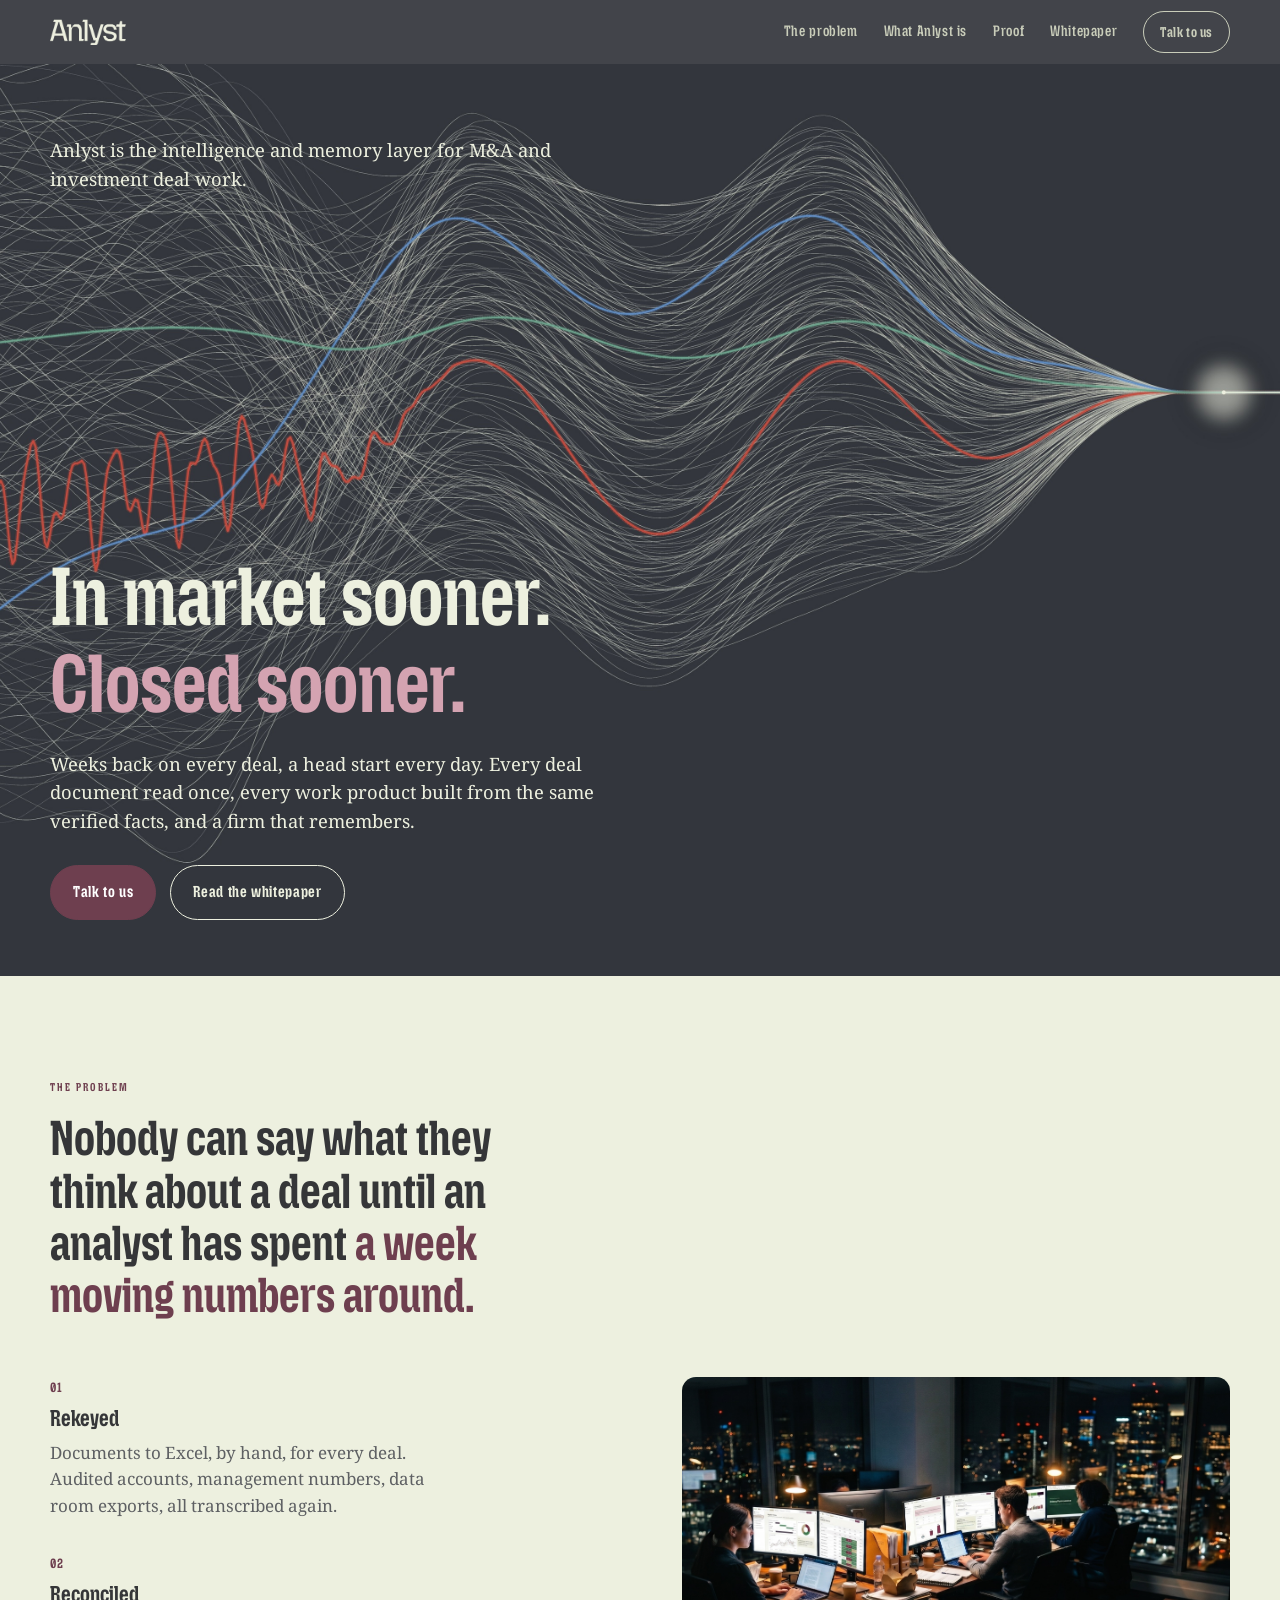
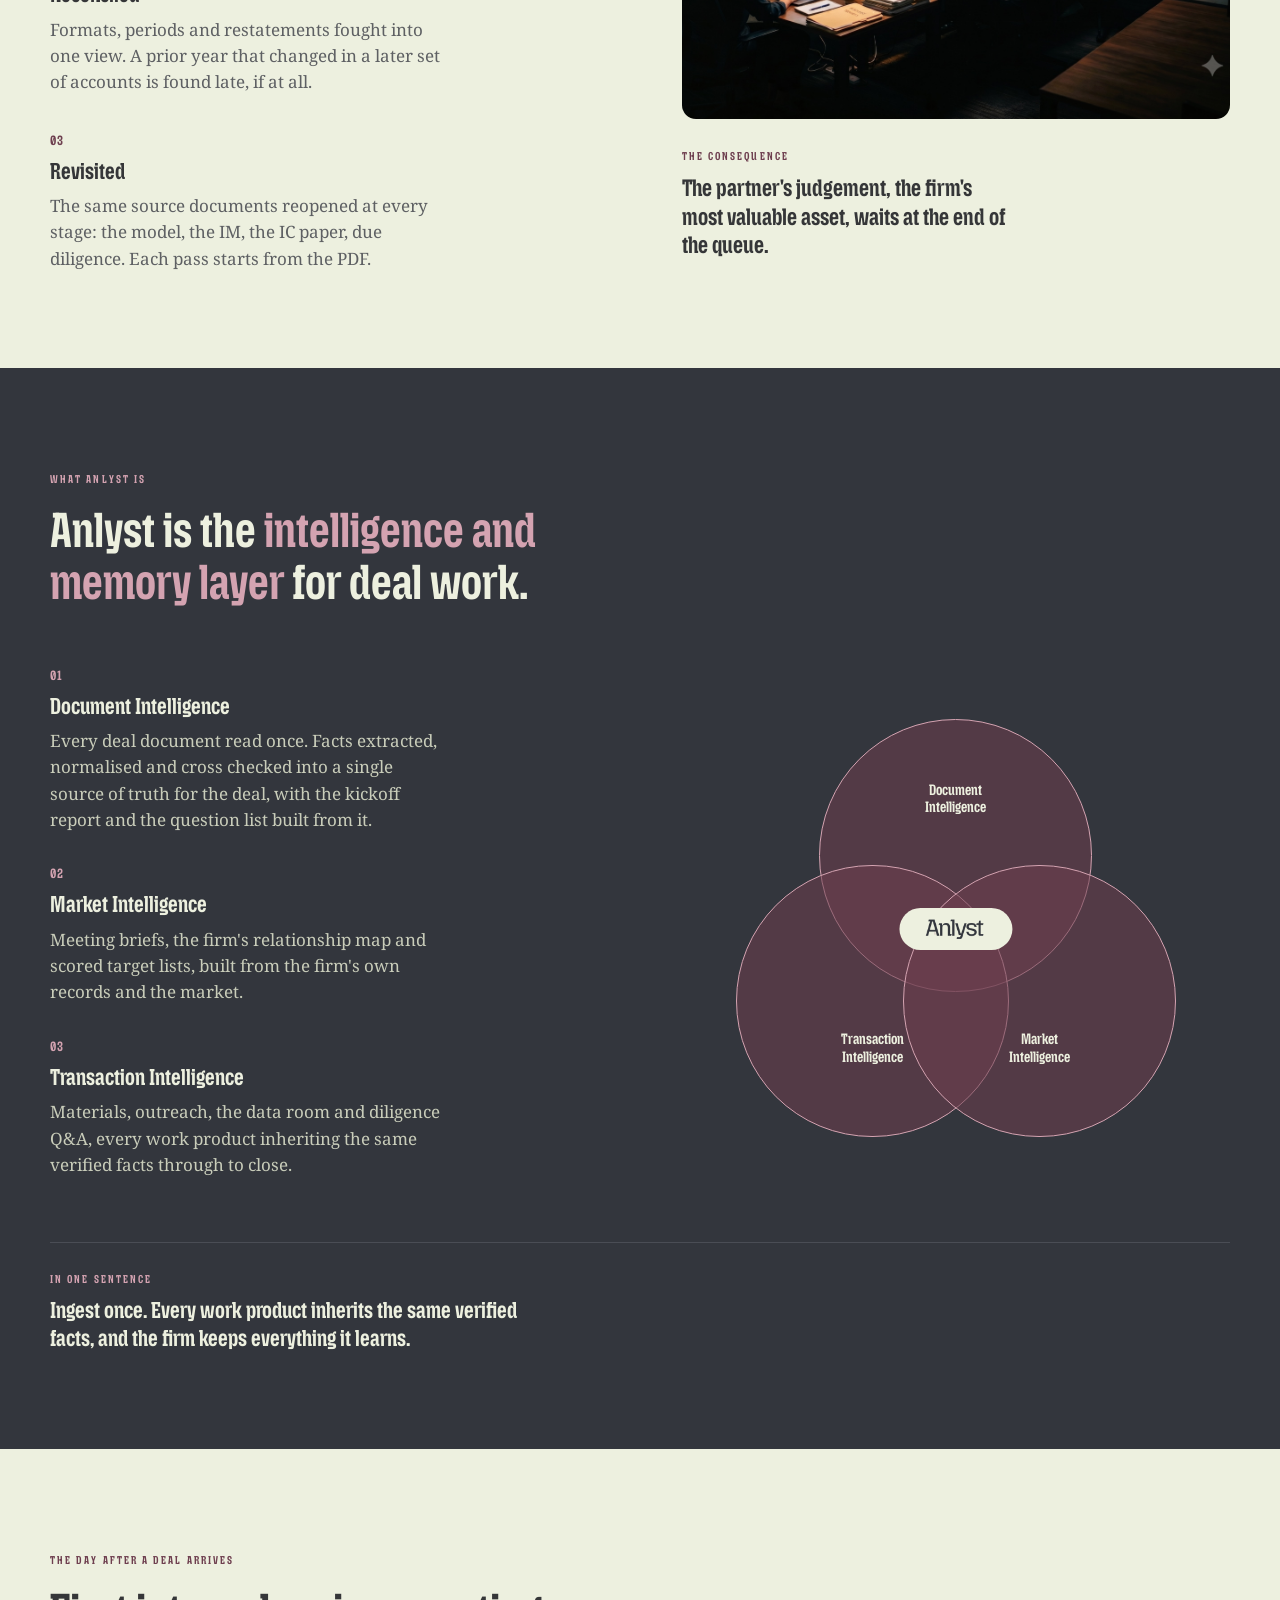
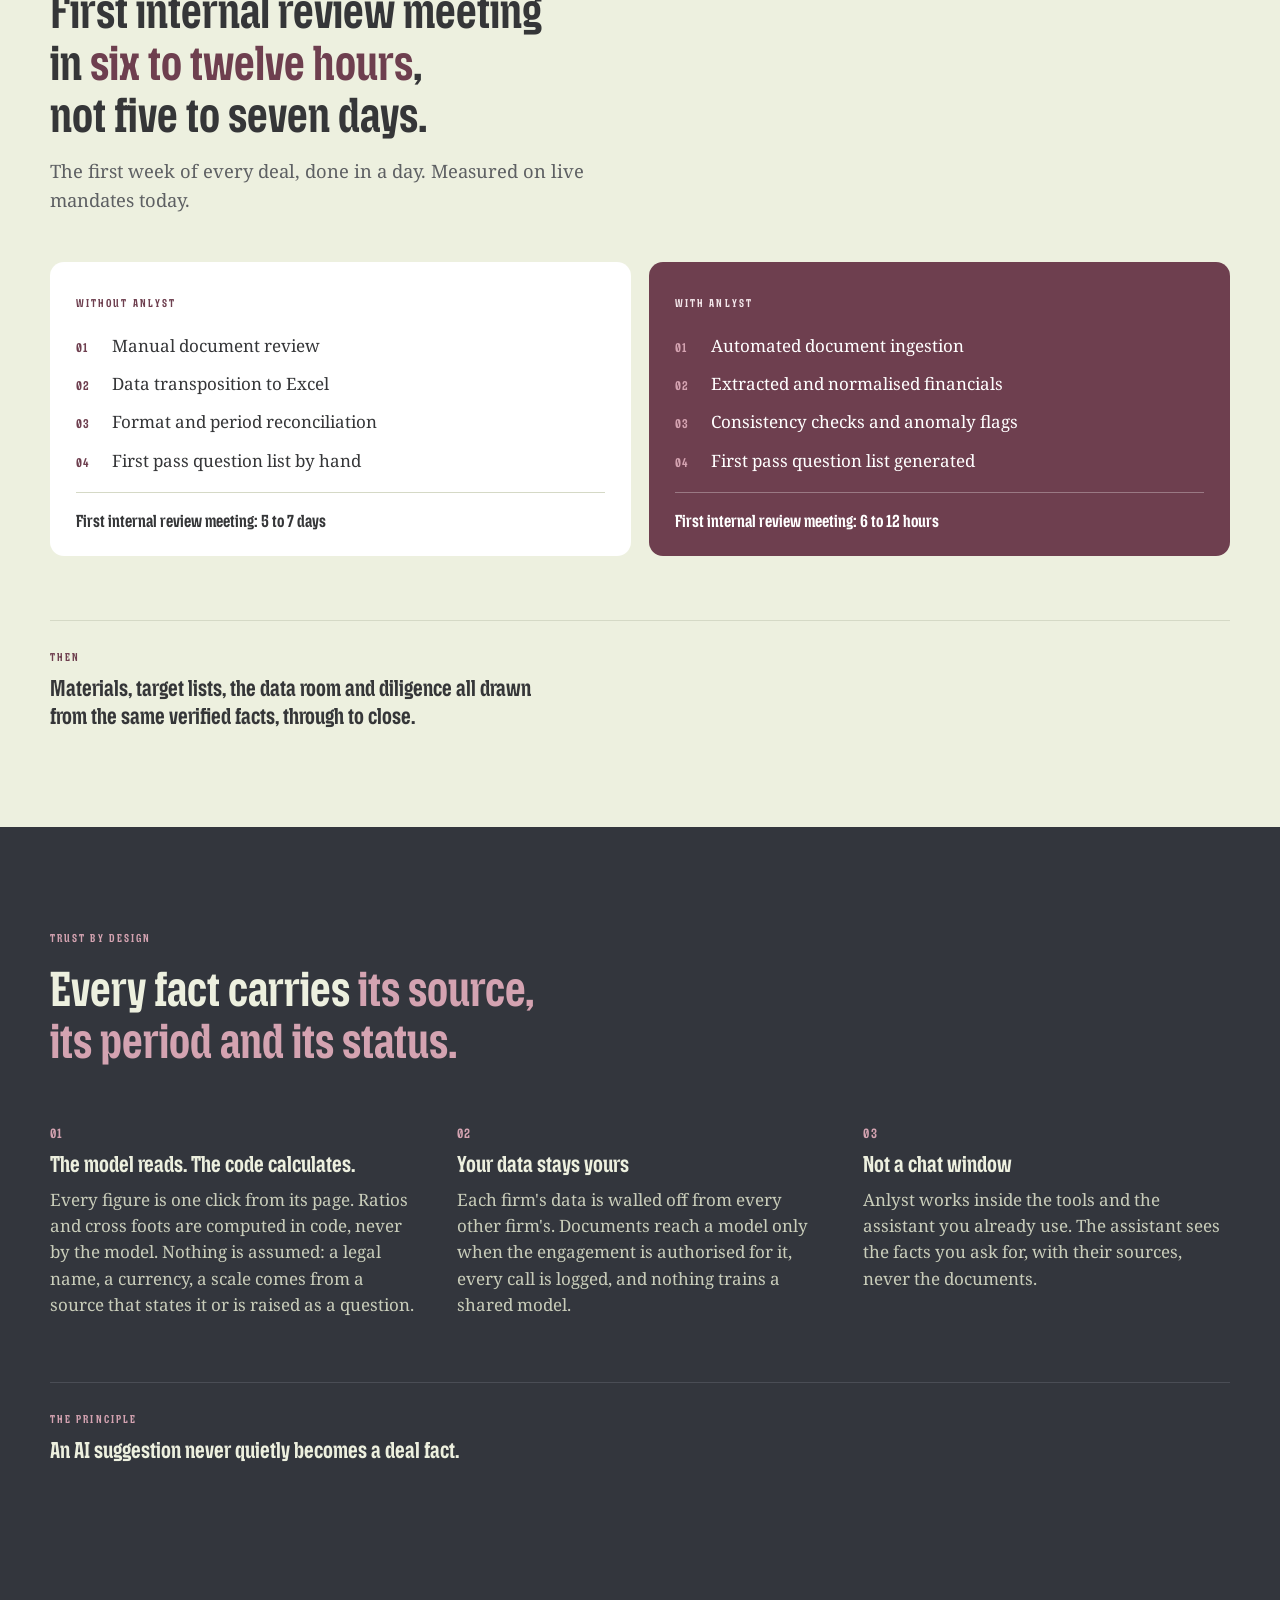
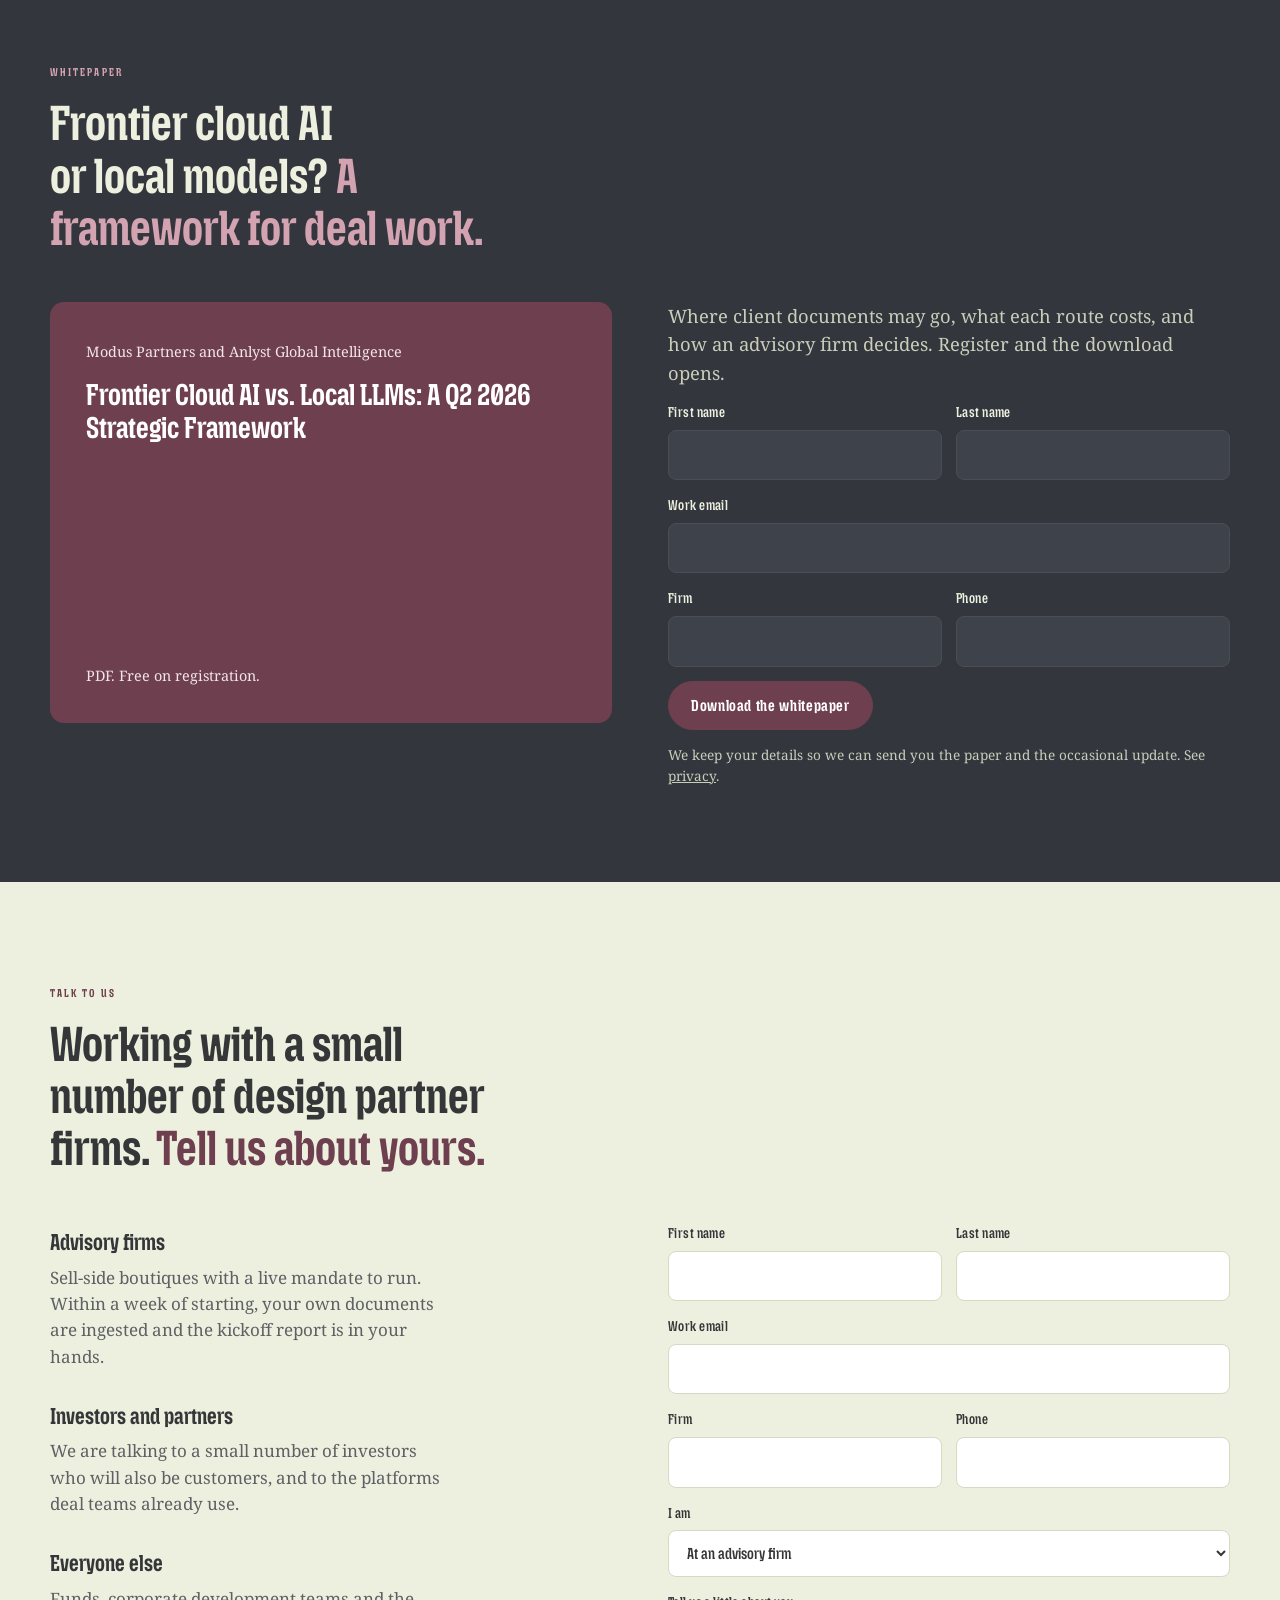
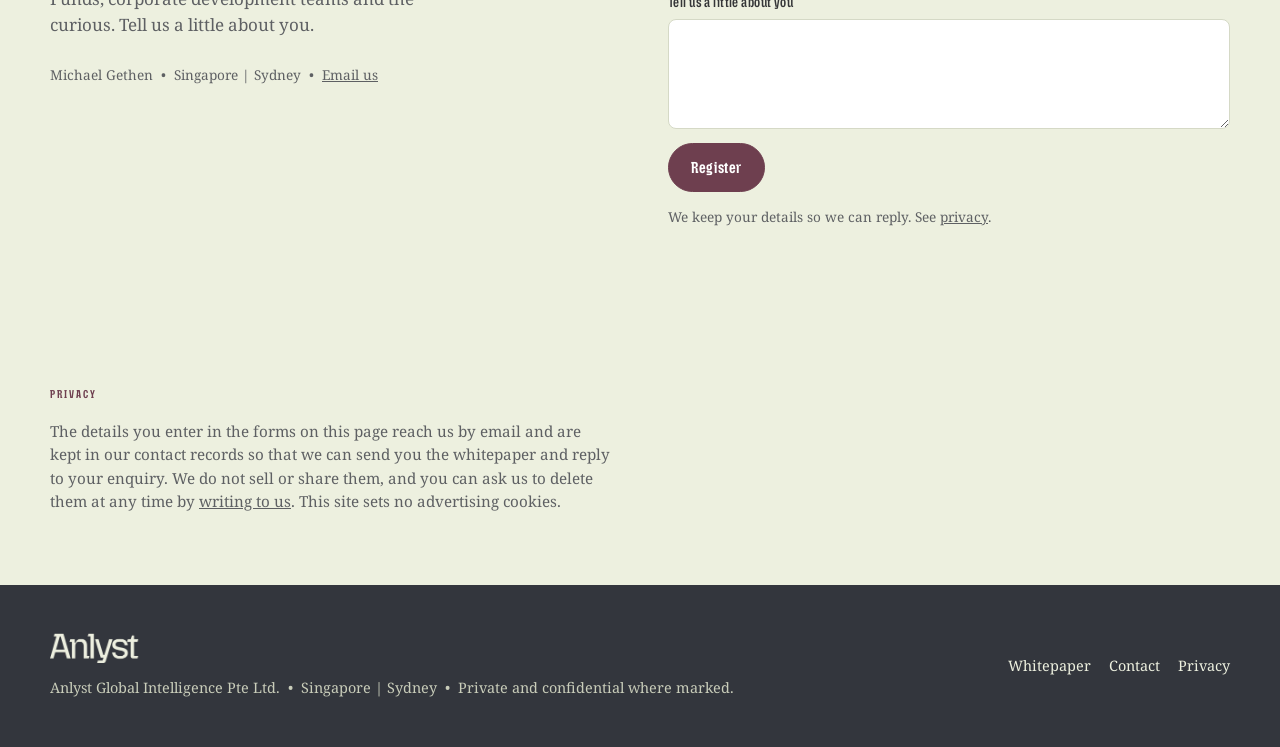
==== commit 2c59e1cd: "Remove the plain text email address; assemble a contact alias on click Co-Authored-By: Claude Fable " ====
--- a/index.html
+++ b/index.html
@@ -19,7 +19,7 @@
 <link rel="preconnect" href="https://fonts.gstatic.com" crossorigin>
 <link rel="stylesheet" href="https://fonts.googleapis.com/css2?family=Mozilla+Headline:wdth,wght@75,500..700&family=Noto+Serif:ital,wght@0,400;0,600;1,400&display=swap">
 <script type="application/ld+json">
-{"@context":"https://schema.org","@type":"Organization","name":"Anlyst Global Intelligence Pte Ltd","alternateName":"Anlyst","url":"https://www.anlyst.co/","logo":"https://www.anlyst.co/img/logo-dark.png","description":"The intelligence and memory layer for M&A and investment deal work.","email":"m@anlyst.co","foundingLocation":"Singapore","areaServed":"Worldwide","founder":{"@type":"Person","name":"Michael Gethen"}}
+{"@context":"https://schema.org","@type":"Organization","name":"Anlyst Global Intelligence Pte Ltd","alternateName":"Anlyst","url":"https://www.anlyst.co/","logo":"https://www.anlyst.co/img/logo-dark.png","description":"The intelligence and memory layer for M&A and investment deal work.","foundingLocation":"Singapore","areaServed":"Worldwide","founder":{"@type":"Person","name":"Michael Gethen"}}
 </script>
 <style>
 /* Layout: one long page in the deck's rhythm. Cream and dark bands alternate; the hero is the deck cover at full bleed.
@@ -341,7 +341,7 @@
         <div><button class="btn solid" type="submit">Download the whitepaper</button></div>
         <p class="note">We keep your details so we can send you the paper and the occasional update. See <a href="#privacy">privacy</a>.</p>
         <div class="ok" id="wpOk">Thank you. The download has opened in a new tab; if it did not, <a id="wpLink" href="#" target="_blank" rel="noopener">open it here</a>.</div>
-        <div class="ok err" id="wpErr">That did not go through. Email <a href="mailto:m@anlyst.co">m@anlyst.co</a> and we will send the paper by return.</div>
+        <div class="ok err" id="wpErr">That did not go through. Try again in a moment, or <a href="#" class="mail" data-u="hello">write to us</a> and we will send the paper by return.</div>
       </form>
     </div>
   </div>
@@ -356,7 +356,7 @@
         <div class="item"><h3>Advisory firms</h3><p>Sell-side boutiques with a live mandate to run. Within a week of starting, your own documents are ingested and the kickoff report is in your hands.</p></div>
         <div class="item"><h3>Investors and partners</h3><p>We are talking to a small number of investors who will also be customers, and to the platforms deal teams already use.</p></div>
         <div class="item"><h3>Everyone else</h3><p>Funds, corporate development teams and the curious. Tell us a little about you.</p></div>
-        <p class="note">Michael Gethen &nbsp;•&nbsp; m@anlyst.co &nbsp;•&nbsp; Singapore | Sydney</p>
+        <p class="note">Michael Gethen &nbsp;•&nbsp; Singapore | Sydney &nbsp;•&nbsp; <a href="#" class="mail" data-u="hello">Email us</a></p>
       </div>
       <form id="ctForm" class="hsform" data-form="contact" novalidate>
         <div class="f2">
@@ -373,7 +373,7 @@
         <div><button class="btn solid" type="submit">Register</button></div>
         <p class="note">We keep your details so we can reply. See <a href="#privacy">privacy</a>.</p>
         <div class="ok" id="ctOk">Thank you. We will be in touch within a working day.</div>
-        <div class="ok err" id="ctErr">That did not go through. Email <a href="mailto:m@anlyst.co">m@anlyst.co</a> instead.</div>
+        <div class="ok err" id="ctErr">That did not go through. Try again in a moment, or <a href="#" class="mail" data-u="hello">write to us</a> instead.</div>
       </form>
     </div>
   </div>
@@ -382,7 +382,7 @@
 <section id="privacy" style="padding-block:56px">
   <div class="wrap">
     <span class="label">Privacy</span>
-    <p class="privacy" style="margin-top:14px">The details you enter in the forms on this page reach us by email and are kept in our contact records so that we can send you the whitepaper and reply to your enquiry. We do not sell or share them, and you can ask us to delete them at any time by writing to <a href="mailto:m@anlyst.co">m@anlyst.co</a>. This site sets no advertising cookies.</p>
+    <p class="privacy" style="margin-top:14px">The details you enter in the forms on this page reach us by email and are kept in our contact records so that we can send you the whitepaper and reply to your enquiry. We do not sell or share them, and you can ask us to delete them at any time by <a href="#" class="mail" data-u="hello">writing to us</a>. This site sets no advertising cookies.</p>
   </div>
 </section>
 
@@ -395,7 +395,7 @@
 
 <script>
 // Forms. Two delivery routes, chosen by which ID is set below:
-//  1. FORMSPREE_ID set: each submission is emailed to the address registered with that Formspree form (m@anlyst.co),
+//  1. FORMSPREE_ID set: each submission is emailed to the address registered with that Formspree form,
 //     with a subject line that says which form it came from. Set it up once at formspree.io, paste the form ID here.
 //  2. FORMSPREE_ID empty: submissions post to HubSpot's Forms API (portal 6334981) and land in the CRM instead.
 const FORMSPREE_ID = "xeaadjgw";
@@ -418,6 +418,10 @@
   return fetch(`https://api.hsforms.com/submissions/v3/integration/submit/${HS_PORTAL}/${HS_FORMS[key]}`, { method: "POST", headers: { "Content-Type": "application/json" }, body: JSON.stringify(body) });
 }
 
+// Email links: the address is assembled on click and never written into the page source.
+document.querySelectorAll("a.mail").forEach(a => a.addEventListener("click", e => {
+  e.preventDefault(); const d = ["anlyst", "co"].join("."); location.href = "mailto:" + a.dataset.u + "@" + d;
+}));
 document.querySelectorAll("form.hsform").forEach(form => {
   const key = form.dataset.form, ok = form.querySelector(".ok:not(.err)"), err = form.querySelector(".err"), btn = form.querySelector("button[type=submit]");
   form.addEventListener("submit", async e => {
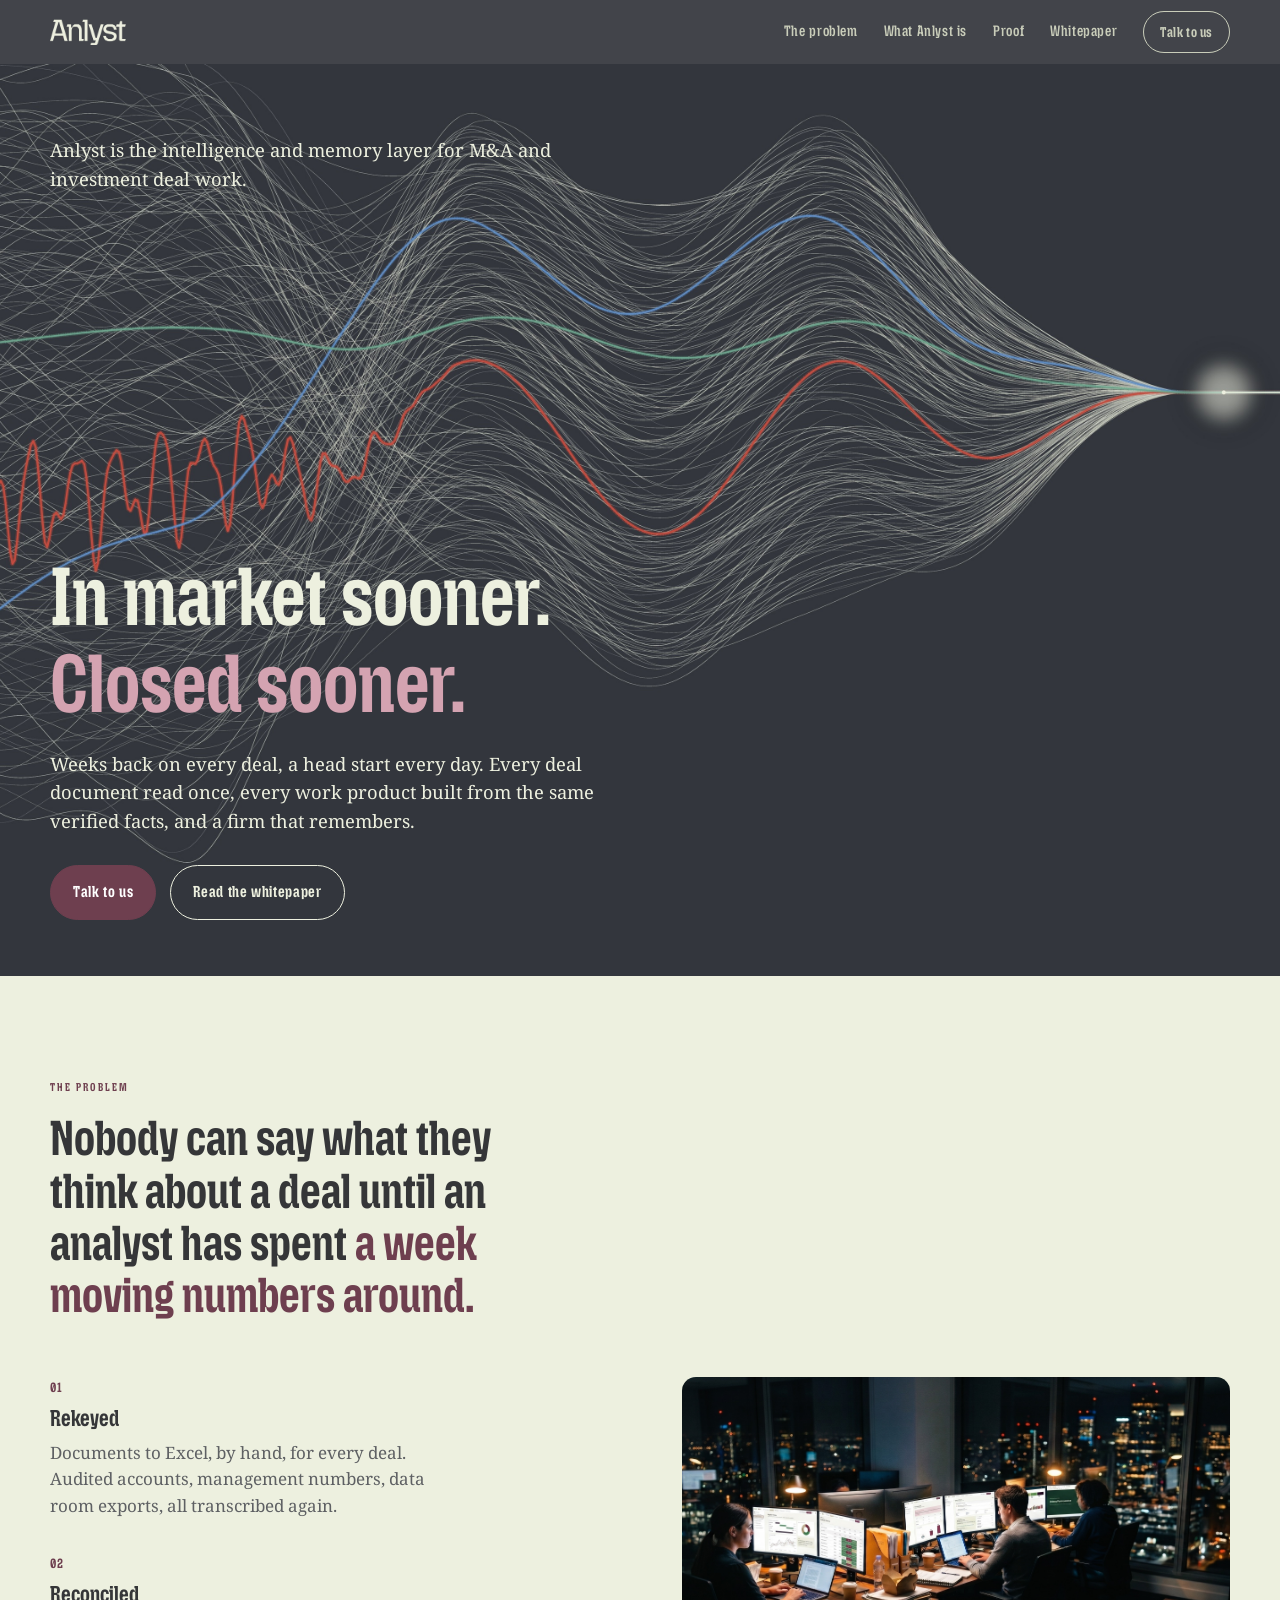
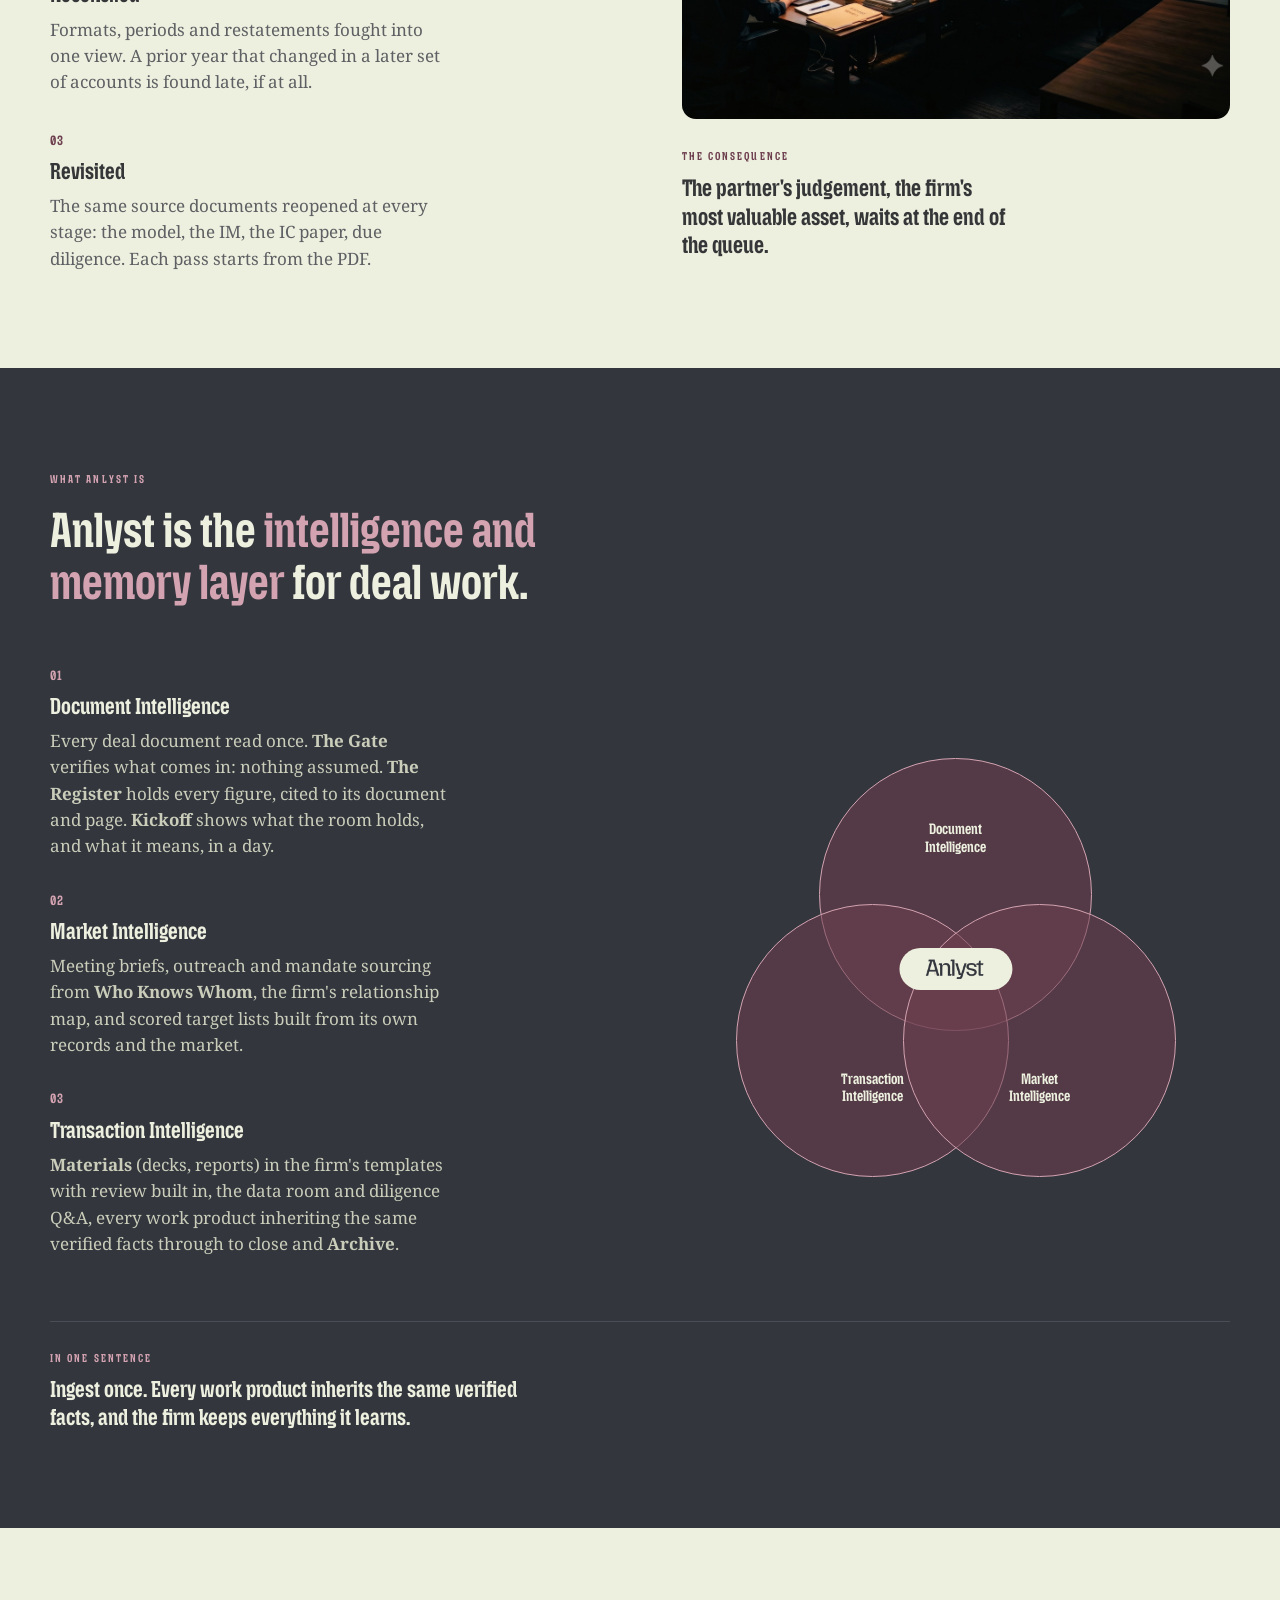
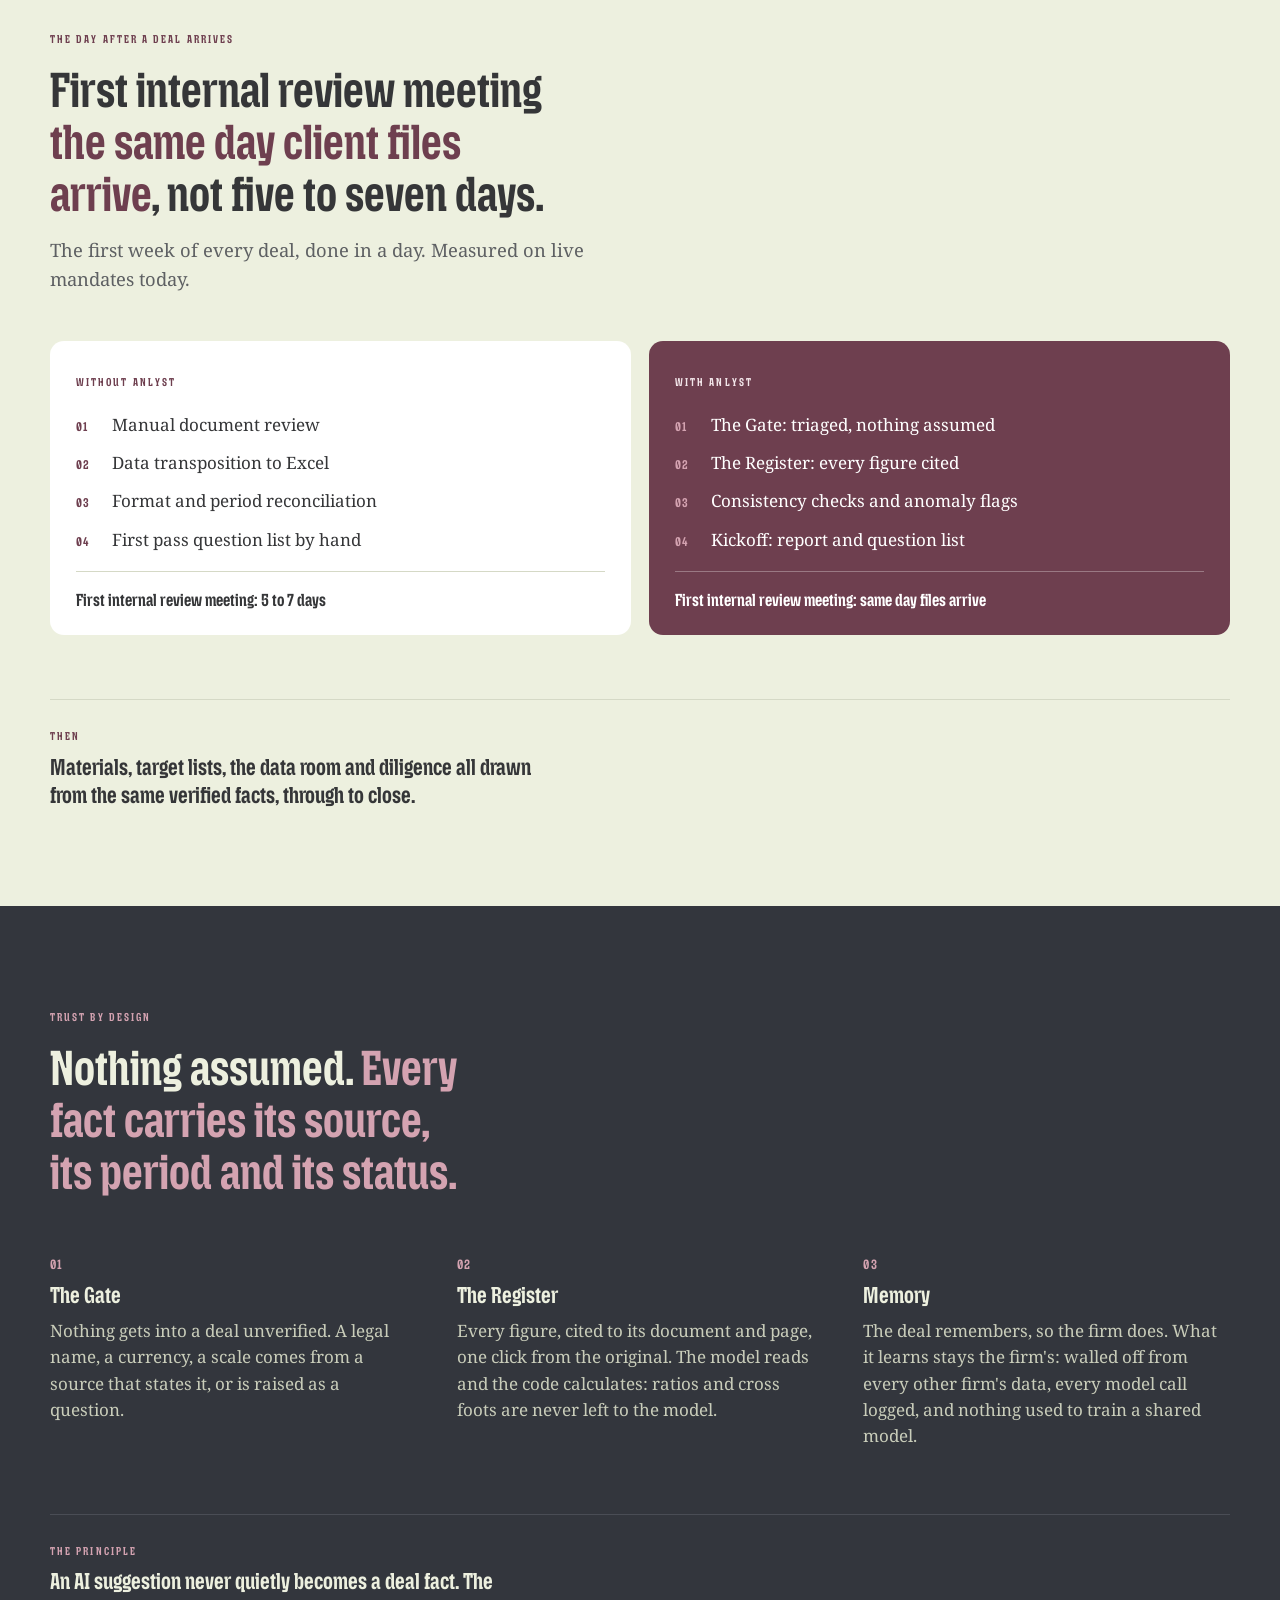
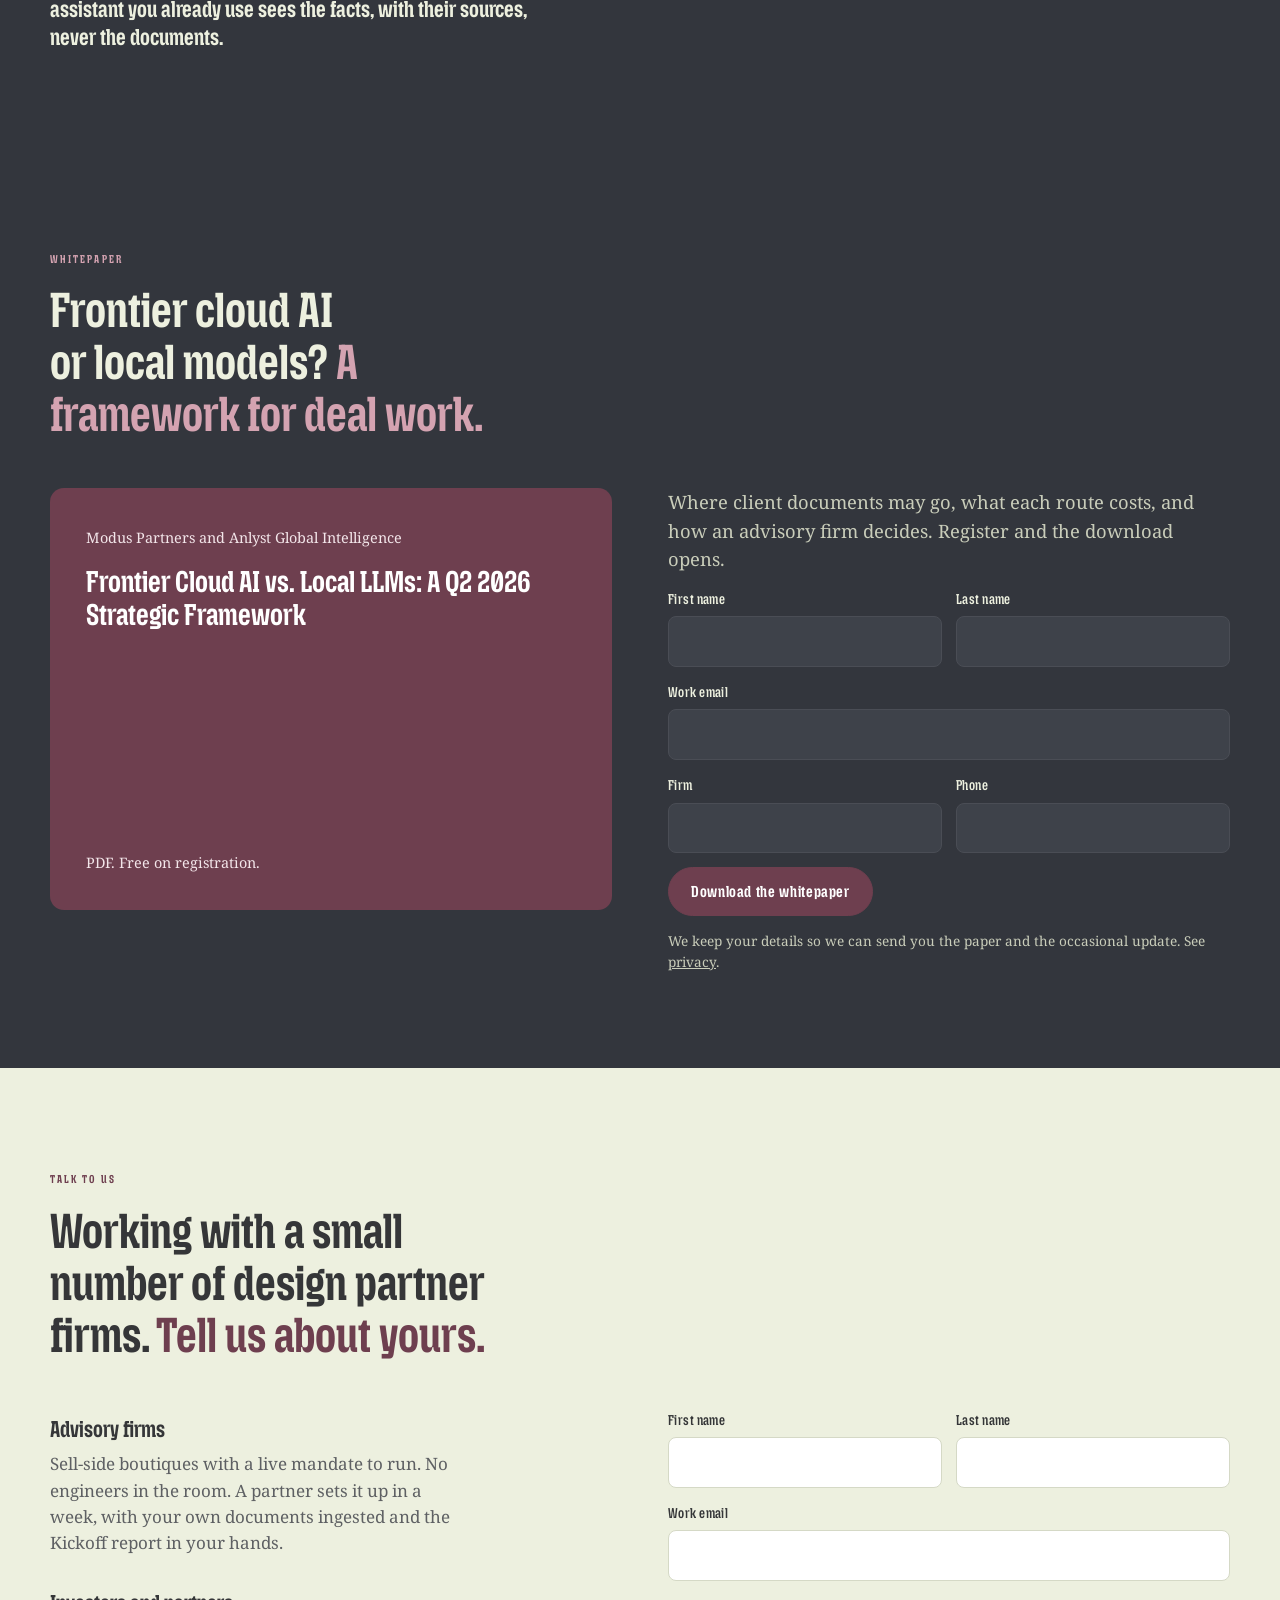
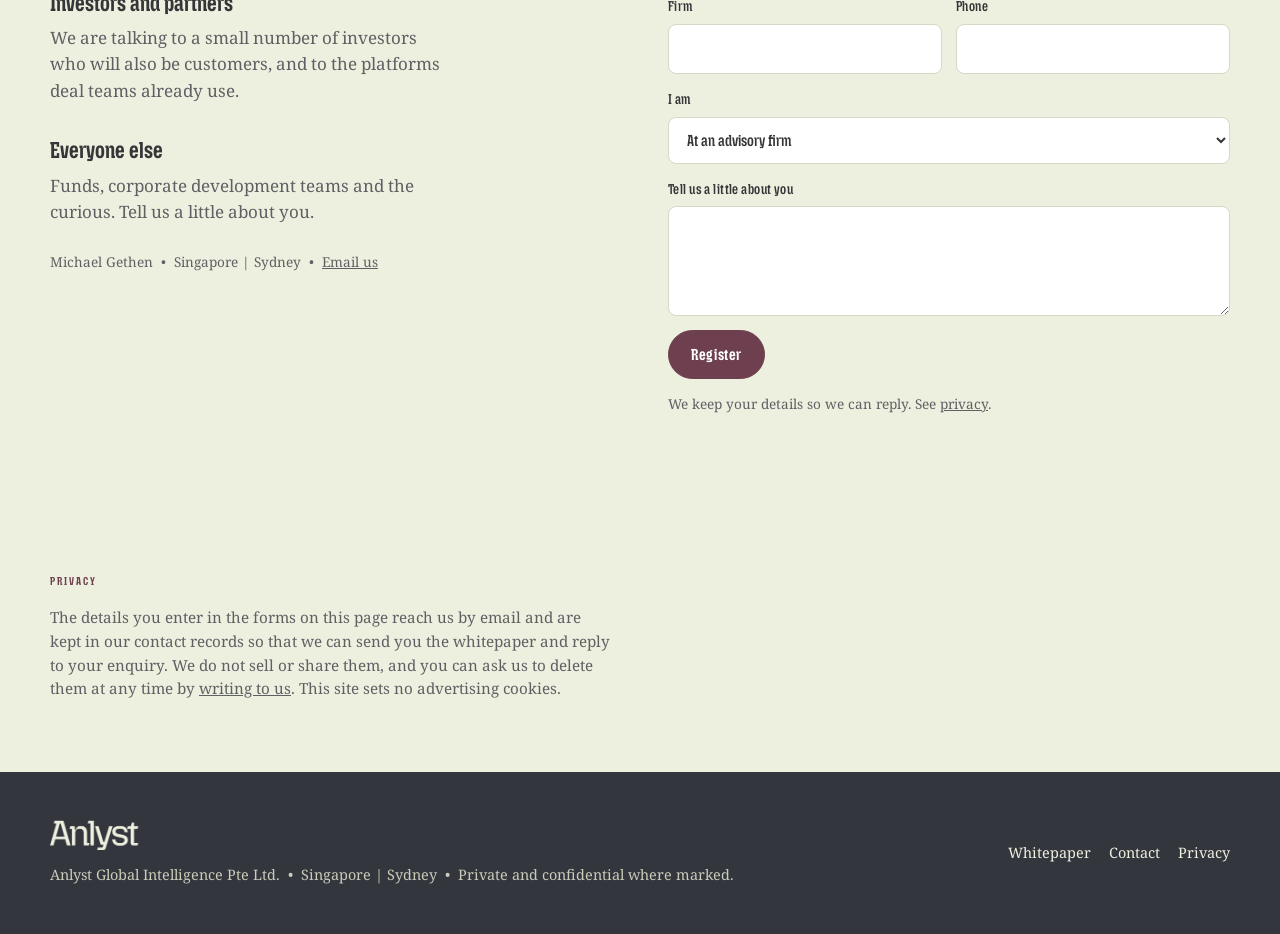
==== commit 07634cce: "Apply named-feature language to the site Name The Gate, The Register, Kickoff, Who Knows Whom, Mater" ====
--- a/index.html
+++ b/index.html
@@ -257,9 +257,9 @@
     <h2 style="margin-top:14px">Anlyst is the <em>intelligence and memory layer</em> for deal work.</h2>
     <div class="split" style="align-items:center">
       <div class="stack" style="gap:30px">
-        <div class="item"><div class="num">01</div><h3>Document Intelligence</h3><p>Every deal document read once. Facts extracted, normalised and cross checked into a single source of truth for the deal, with the kickoff report and the question list built from it.</p></div>
-        <div class="item"><div class="num">02</div><h3>Market Intelligence</h3><p>Meeting briefs, the firm's relationship map and scored target lists, built from the firm's own records and the market.</p></div>
-        <div class="item"><div class="num">03</div><h3>Transaction Intelligence</h3><p>Materials, outreach, the data room and diligence Q&amp;A, every work product inheriting the same verified facts through to close.</p></div>
+        <div class="item"><div class="num">01</div><h3>Document Intelligence</h3><p>Every deal document read once. <strong>The Gate</strong> verifies what comes in: nothing assumed. <strong>The Register</strong> holds every figure, cited to its document and page. <strong>Kickoff</strong> shows what the room holds, and what it means, in a day.</p></div>
+        <div class="item"><div class="num">02</div><h3>Market Intelligence</h3><p>Meeting briefs, outreach and mandate sourcing from <strong>Who Knows Whom</strong>, the firm's relationship map, and scored target lists built from its own records and the market.</p></div>
+        <div class="item"><div class="num">03</div><h3>Transaction Intelligence</h3><p><strong>Materials</strong> (decks, reports) in the firm's templates with review built in, the data room and diligence Q&amp;A, every work product inheriting the same verified facts through to close and <strong>Archive</strong>.</p></div>
       </div>
       <div class="venn" aria-label="Three overlapping circles: Document, Market and Transaction Intelligence, with Anlyst at the centre">
         <div class="c c1">Document<br>Intelligence</div>
@@ -280,7 +280,7 @@
 <section id="proof">
   <div class="wrap">
     <span class="label">The day after a deal arrives</span>
-    <h2 style="margin-top:14px">First internal review meeting in <em>six to twelve hours</em>, not five to seven days.</h2>
+    <h2 style="margin-top:14px">First internal review meeting <em>the same day client files arrive</em>, not five to seven days.</h2>
     <p class="sub" style="margin-top:16px">The first week of every deal, done in a day. Measured on live mandates today.</p>
     <div class="proof" style="grid-template-columns:1fr 1fr">
       <div class="col">
@@ -290,8 +290,8 @@
       </div>
       <div class="col plum">
         <span class="label white">With Anlyst</span>
-        <ol><li><b>01</b>Automated document ingestion</li><li><b>02</b>Extracted and normalised financials</li><li><b>03</b>Consistency checks and anomaly flags</li><li><b>04</b>First pass question list generated</li></ol>
-        <div class="result">First internal review meeting: 6 to 12 hours</div>
+        <ol><li><b>01</b>The Gate: triaged, nothing assumed</li><li><b>02</b>The Register: every figure cited</li><li><b>03</b>Consistency checks and anomaly flags</li><li><b>04</b>Kickoff: report and question list</li></ol>
+        <div class="result">First internal review meeting: same day files arrive</div>
       </div>
     </div>
     <div class="bottom"><span class="label">Then</span><p>Materials, target lists, the data room and diligence all drawn from the same verified facts, through to close.</p></div>
@@ -304,13 +304,13 @@
 <section class="dark" id="trust">
   <div class="wrap">
     <span class="label">Trust by design</span>
-    <h2 style="margin-top:14px">Every fact carries <em>its source, its period and its status.</em></h2>
+    <h2 style="margin-top:14px">Nothing assumed. <em>Every fact carries its source, its period and its status.</em></h2>
     <div class="three">
-      <div class="item"><div class="num">01</div><h3>The model reads. The code calculates.</h3><p>Every figure is one click from its page. Ratios and cross foots are computed in code, never by the model. Nothing is assumed: a legal name, a currency, a scale comes from a source that states it or is raised as a question.</p></div>
-      <div class="item"><div class="num">02</div><h3>Your data stays yours</h3><p>Each firm's data is walled off from every other firm's. Documents reach a model only when the engagement is authorised for it, every call is logged, and nothing trains a shared model.</p></div>
-      <div class="item"><div class="num">03</div><h3>Not a chat window</h3><p>Anlyst works inside the tools and the assistant you already use. The assistant sees the facts you ask for, with their sources, never the documents.</p></div>
-    </div>
-    <div class="bottom"><span class="label">The principle</span><p>An AI suggestion never quietly becomes a deal fact.</p></div>
+      <div class="item"><div class="num">01</div><h3>The Gate</h3><p>Nothing gets into a deal unverified. A legal name, a currency, a scale comes from a source that states it, or is raised as a question.</p></div>
+      <div class="item"><div class="num">02</div><h3>The Register</h3><p>Every figure, cited to its document and page, one click from the original. The model reads and the code calculates: ratios and cross foots are never left to the model.</p></div>
+      <div class="item"><div class="num">03</div><h3>Memory</h3><p>The deal remembers, so the firm does. What it learns stays the firm's: walled off from every other firm's data, every model call logged, and nothing used to train a shared model.</p></div>
+    </div>
+    <div class="bottom"><span class="label">The principle</span><p>An AI suggestion never quietly becomes a deal fact. The assistant you already use sees the facts, with their sources, never the documents.</p></div>
   </div>
 </section>
 
@@ -353,7 +353,7 @@
     <h2 style="margin-top:14px">Working with a small number of design partner firms. <em>Tell us about yours.</em></h2>
     <div class="paper">
       <div class="stack" style="gap:26px">
-        <div class="item"><h3>Advisory firms</h3><p>Sell-side boutiques with a live mandate to run. Within a week of starting, your own documents are ingested and the kickoff report is in your hands.</p></div>
+        <div class="item"><h3>Advisory firms</h3><p>Sell-side boutiques with a live mandate to run. No engineers in the room. A partner sets it up in a week, with your own documents ingested and the Kickoff report in your hands.</p></div>
         <div class="item"><h3>Investors and partners</h3><p>We are talking to a small number of investors who will also be customers, and to the platforms deal teams already use.</p></div>
         <div class="item"><h3>Everyone else</h3><p>Funds, corporate development teams and the curious. Tell us a little about you.</p></div>
         <p class="note">Michael Gethen &nbsp;•&nbsp; Singapore | Sydney &nbsp;•&nbsp; <a href="#" class="mail" data-u="hello">Email us</a></p>
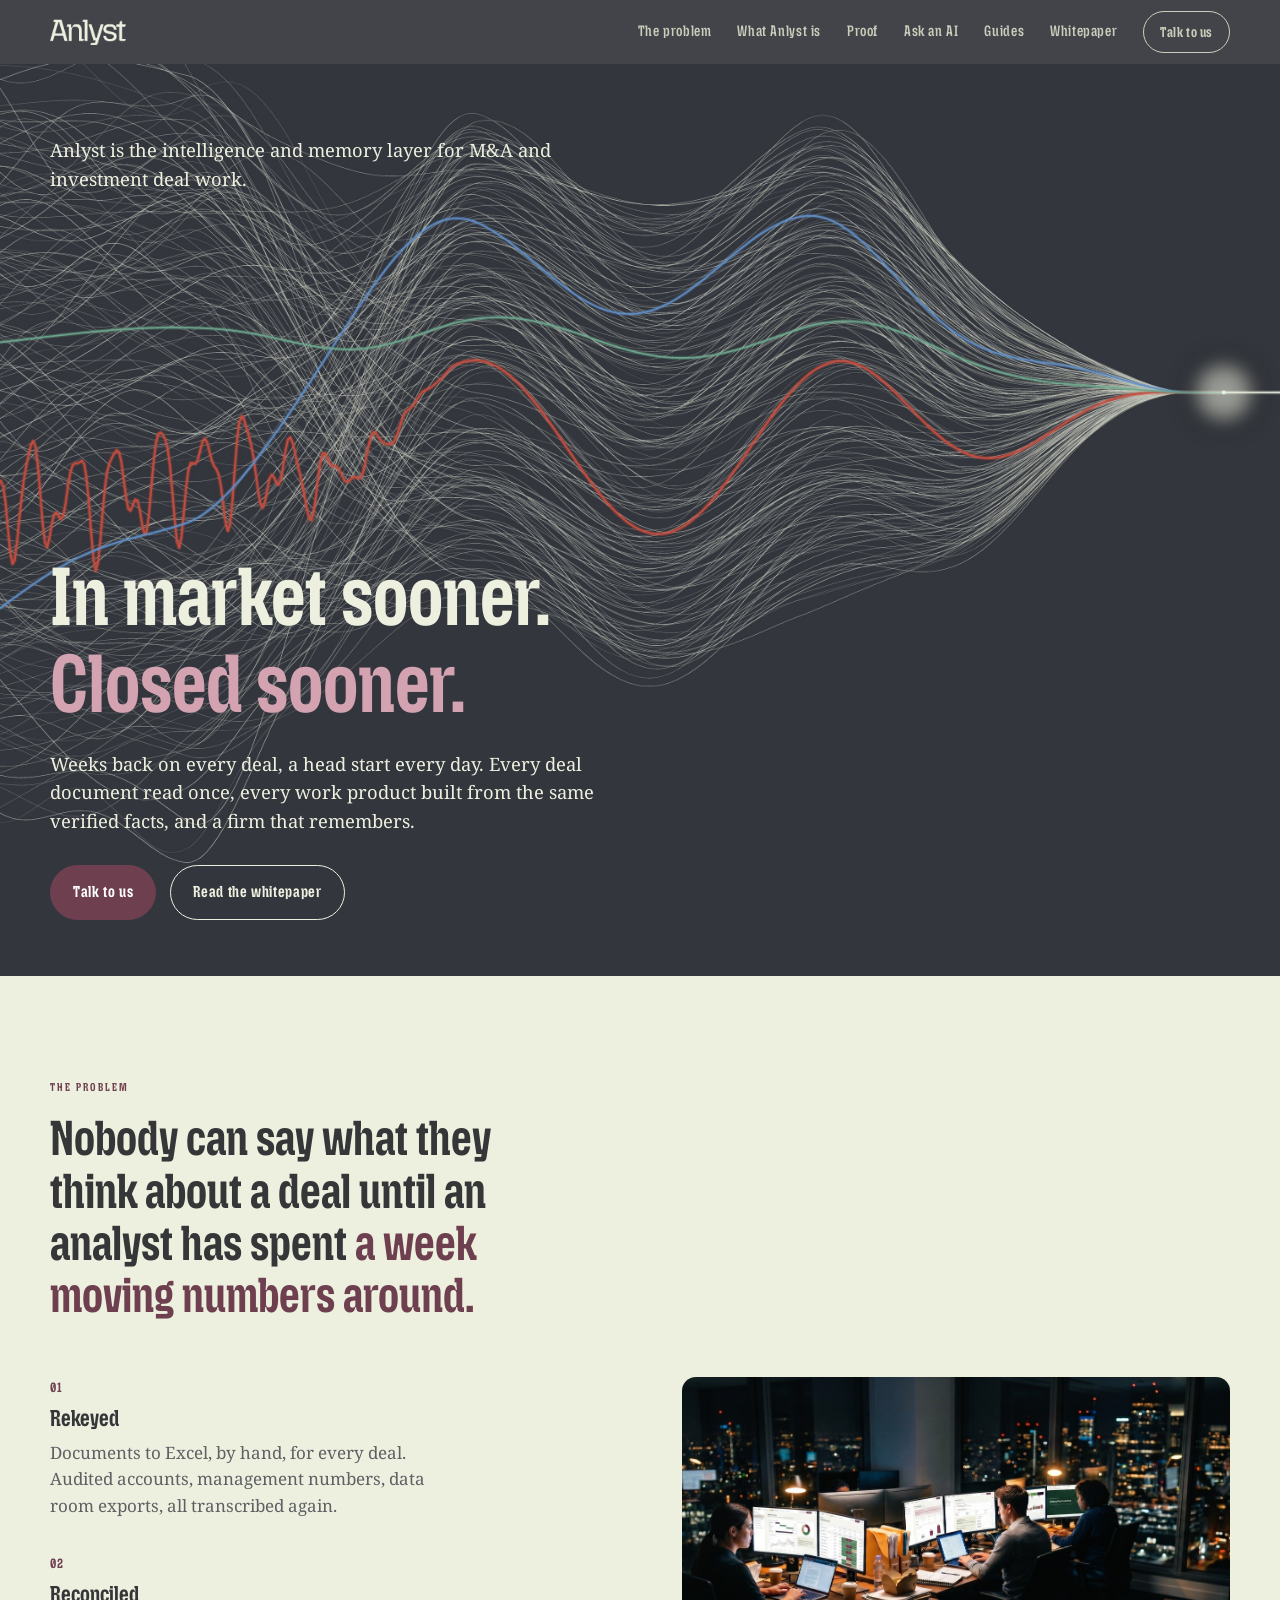
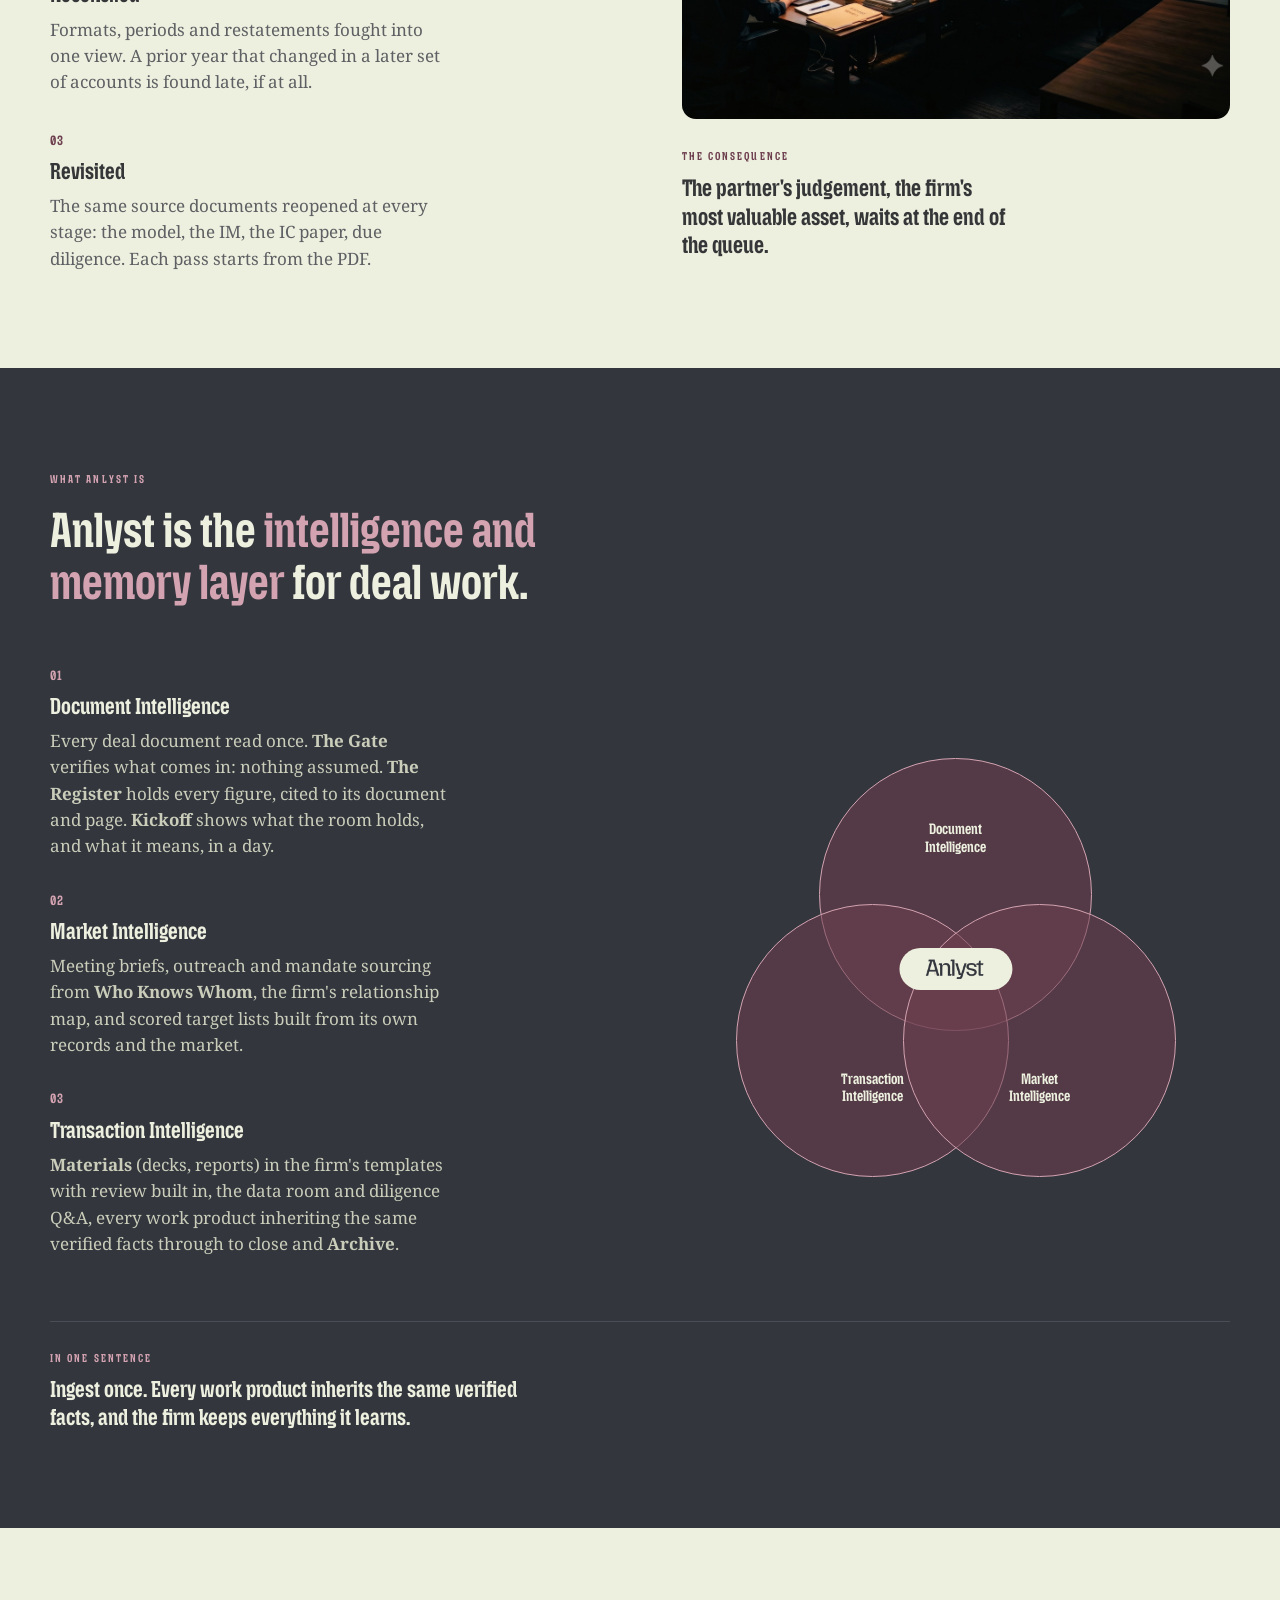
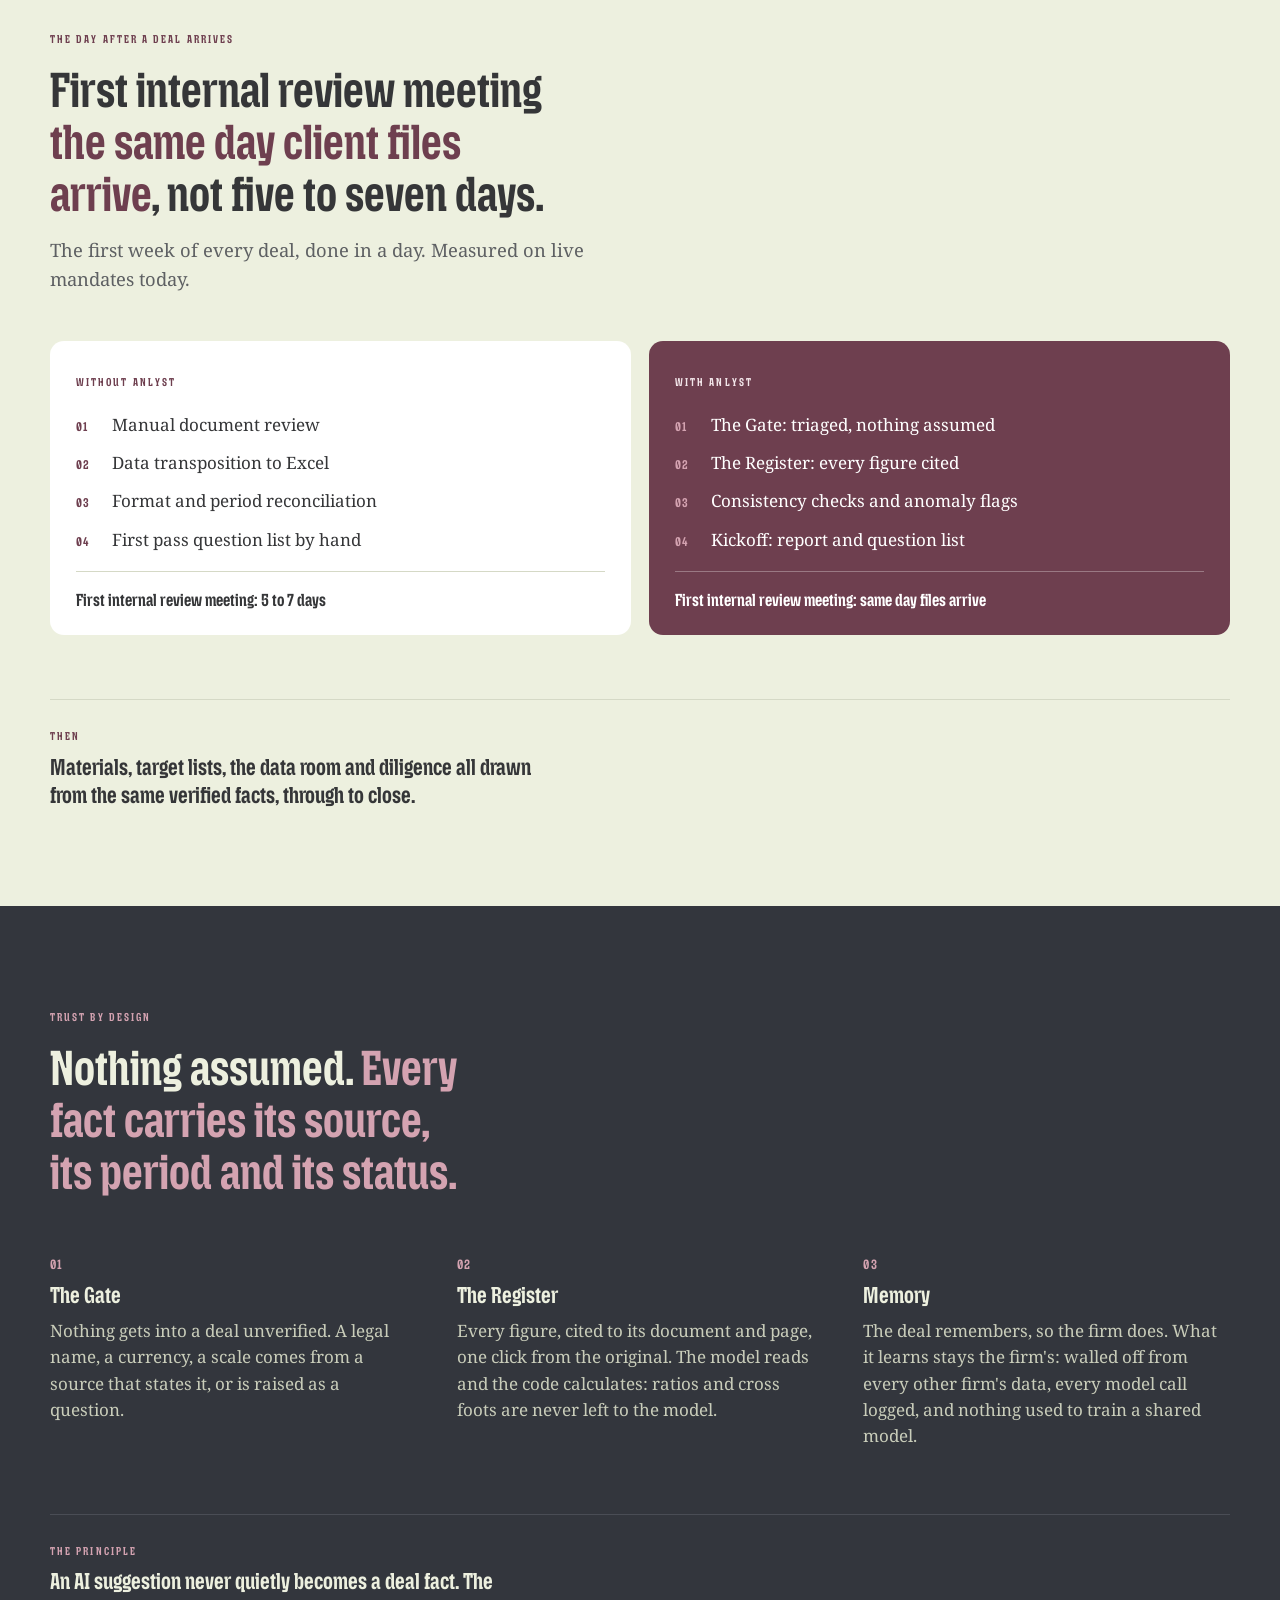
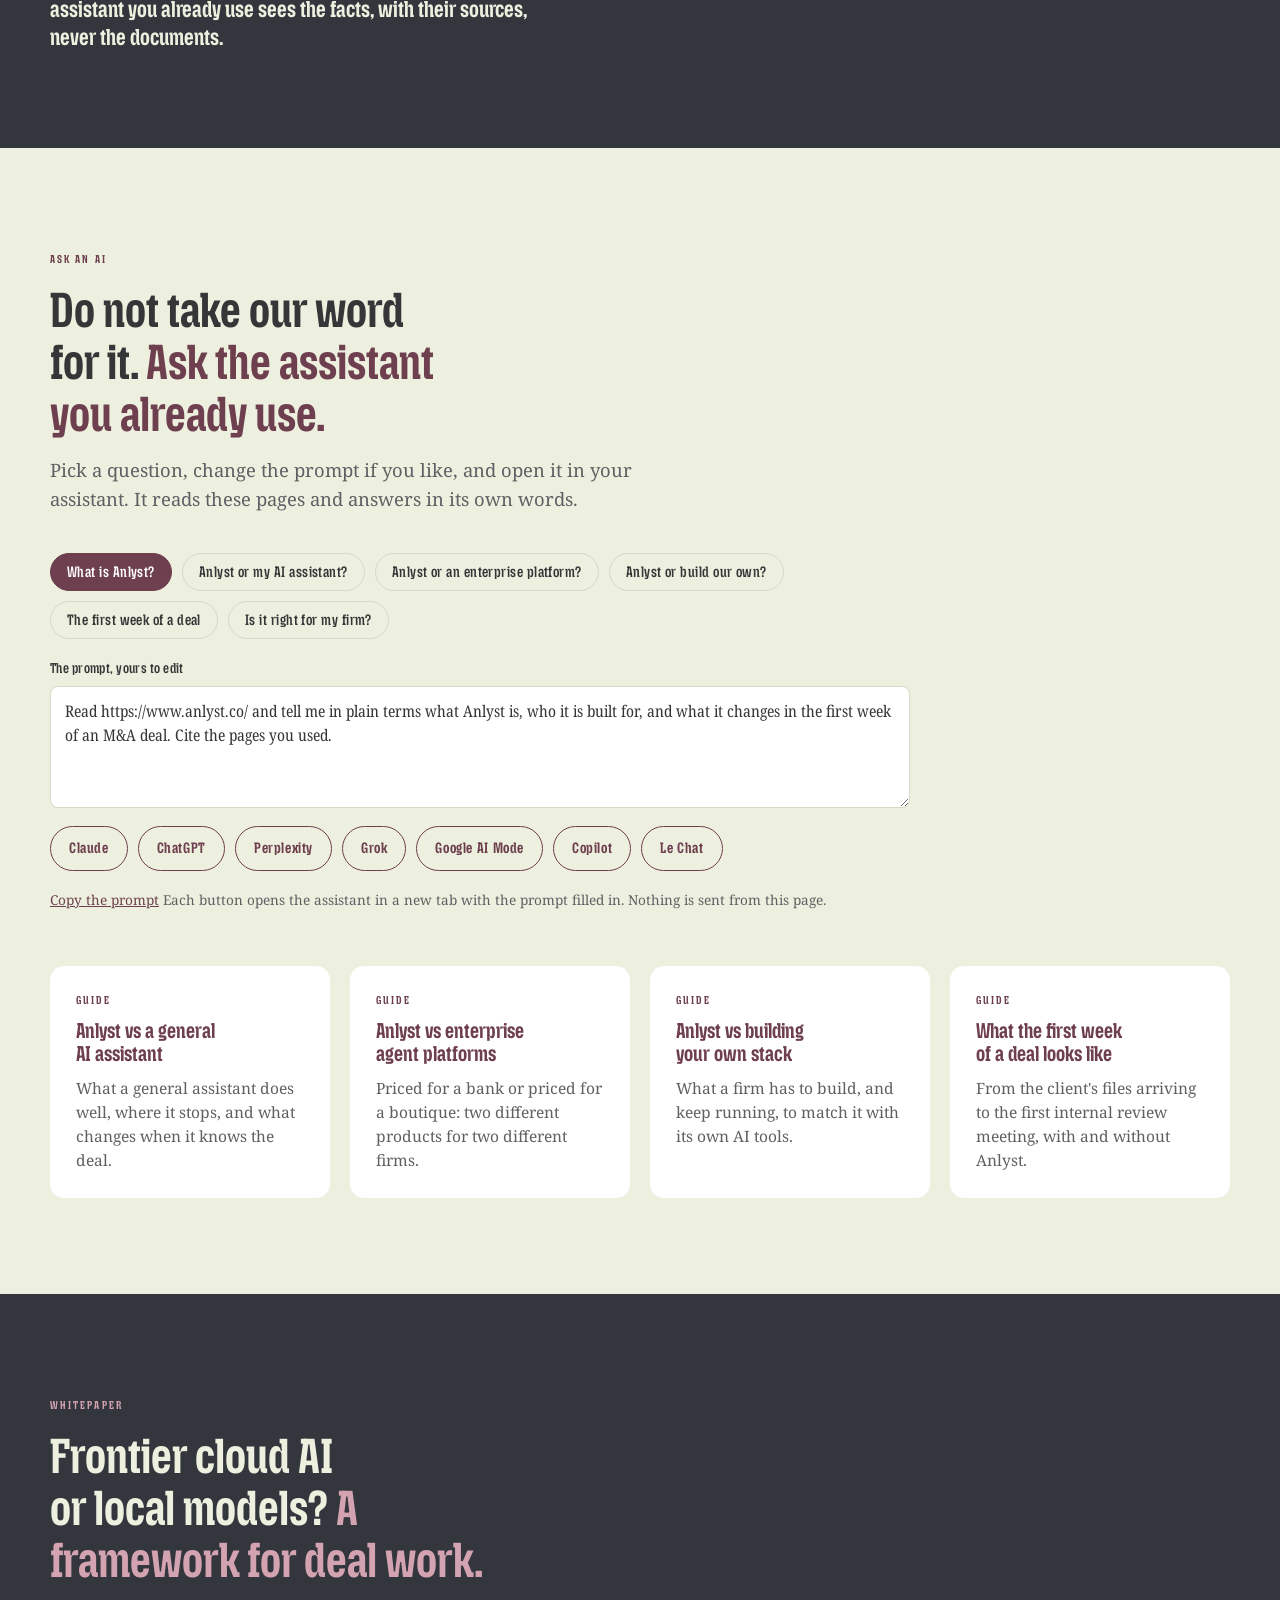
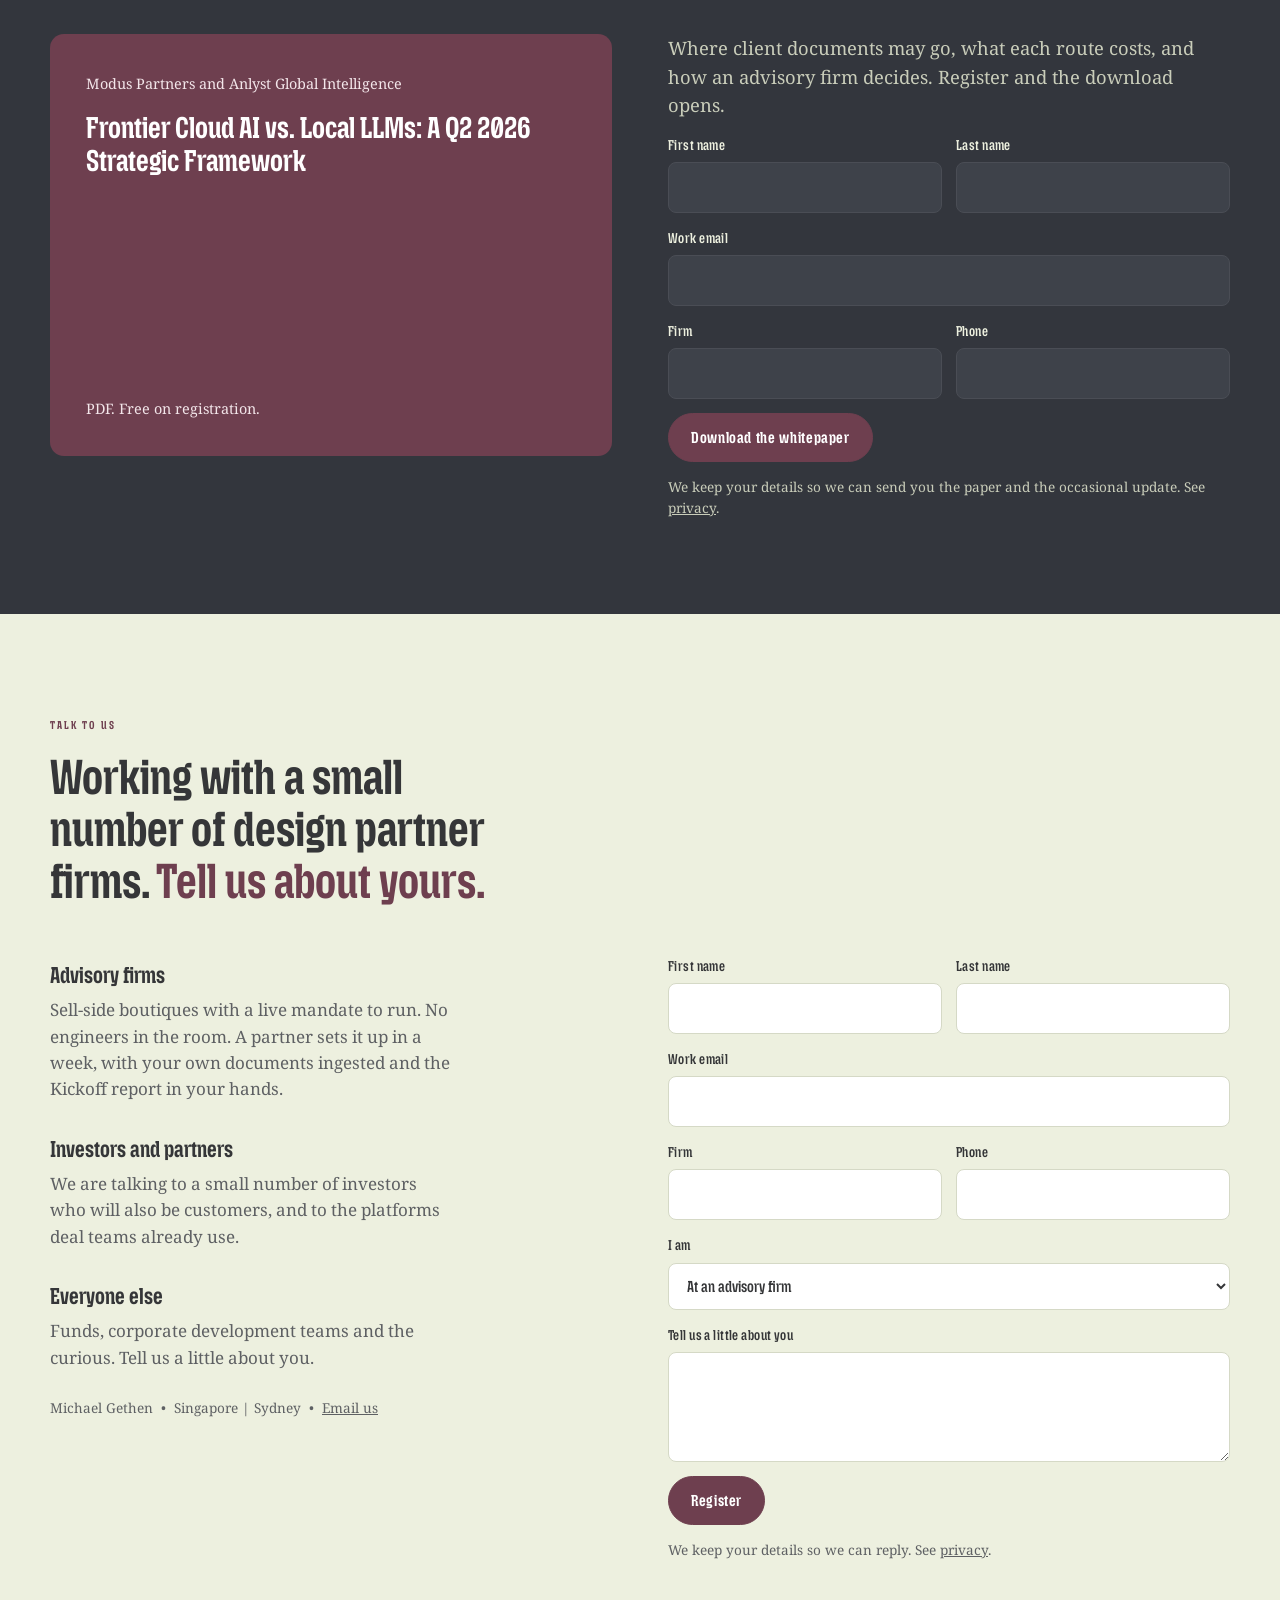
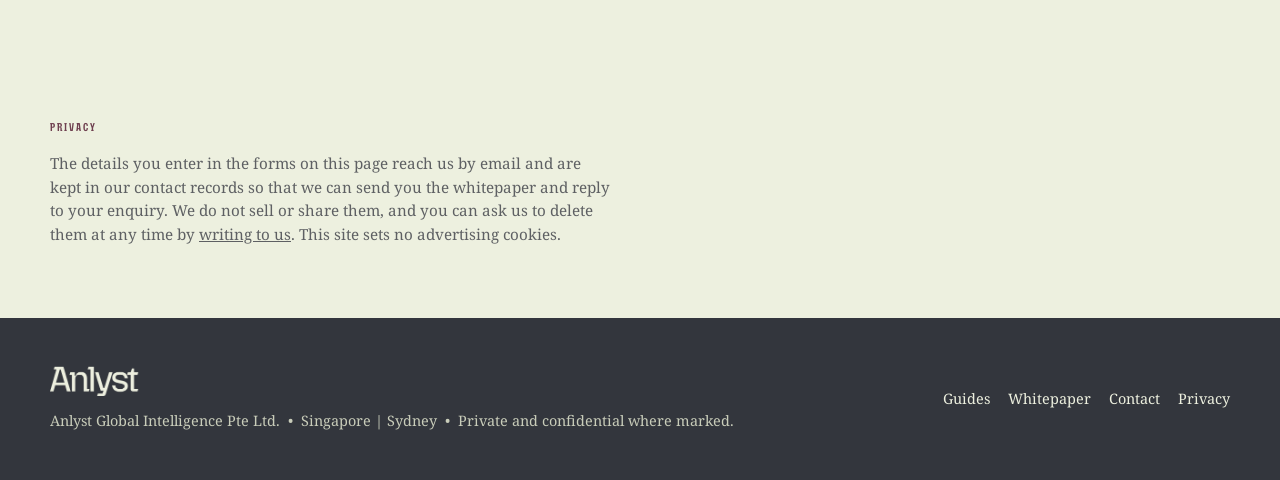
==== commit 000e4003: "Add Ask an AI panel, four guide pages and search files; update title Home page: title and social pre" ====
--- a/index.html
+++ b/index.html
@@ -3,15 +3,17 @@
 <head>
 <meta charset="utf-8">
 <meta name="viewport" content="width=device-width,initial-scale=1,viewport-fit=cover">
-<title>Anlyst | The intelligence and memory layer for deal work</title>
-<meta name="description" content="Anlyst reads every deal document once, extracts and verifies the facts, and gives the whole deal team a memory that compounds. Built for M&A advisory firms and investors. Weeks back on every deal, a head start every day.">
+<title>Anlyst | In market sooner. Closed sooner.</title>
+<meta name="description" content="Anlyst reads every deal document once, extracts and verifies the facts, and gives the whole deal team a memory that compounds. Built for M&A advisory firms and investors. In market sooner, closed sooner.">
 <link rel="canonical" href="https://www.anlyst.co/">
 <meta property="og:type" content="website">
-<meta property="og:title" content="Anlyst | Weeks back on every deal. A head start every day.">
-<meta property="og:description" content="The intelligence and memory layer for M&A and investment deal work. In market sooner, closed sooner.">
+<meta property="og:title" content="Anlyst | In market sooner. Closed sooner.">
+<meta property="og:description" content="The intelligence and memory layer for M&A and investment deal work. Every deal document read once, every work product built from the same verified facts, and a firm that remembers.">
 <meta property="og:url" content="https://www.anlyst.co/">
 <meta property="og:image" content="https://www.anlyst.co/img/hero.jpg">
 <meta name="twitter:card" content="summary_large_image">
+<meta name="twitter:title" content="Anlyst | In market sooner. Closed sooner.">
+<meta name="twitter:description" content="The intelligence and memory layer for M&A and investment deal work.">
 <link rel="icon" type="image/png" sizes="64x64" href="favicon-64.png">
 <link rel="icon" type="image/png" sizes="512x512" href="favicon.png">
 <link rel="apple-touch-icon" href="apple-touch-icon.png">
@@ -205,6 +207,22 @@
 .btn[disabled]{opacity:.6;cursor:progress}
 .privacy{font-size:.95rem;color:var(--ink2);max-width:70ch}
 
+
+/* ask an AI + guides */
+.ask{display:grid;gap:18px;margin-top:40px;max-width:860px}
+.chips,.ask-go{display:flex;flex-wrap:wrap;gap:10px}
+.chip{font-family:var(--head);font-stretch:75%;font-weight:600;font-size:.95rem;letter-spacing:.03em;padding:9px 16px;border-radius:999px;border:1.5px solid var(--rule);background:transparent;color:var(--ink);cursor:pointer}
+.chip[aria-pressed=true]{background:var(--plum);border-color:var(--plum);color:#fff}
+.ask textarea{min-height:0;font-family:var(--body);font-weight:400;letter-spacing:0;line-height:1.5}
+.ask-go .btn{padding:10px 18px;font-size:.95rem;color:var(--plum)}
+.ask-copy{font:inherit;background:none;border:0;padding:0;color:var(--plum);text-decoration:underline;cursor:pointer}
+.guides{display:grid;grid-template-columns:repeat(4,1fr);gap:20px;margin-top:56px}
+@media (max-width:1040px){.guides{grid-template-columns:1fr 1fr}}
+@media (max-width:600px){.guides{grid-template-columns:1fr}}
+.guides a{background:var(--white);border-radius:14px;padding:26px;text-decoration:none;display:grid;gap:10px;align-content:start}
+.guides a h3{font-size:1.35rem;color:var(--plum)}
+.guides a p{margin:0;color:var(--ink2);font-size:.97rem}
+.guides a:hover{box-shadow:0 0 0 2px var(--plum)}
 </style>
 </head>
 <body>
@@ -215,6 +233,8 @@
       <a href="#problem">The problem</a>
       <a href="#what">What Anlyst is</a>
       <a href="#proof">Proof</a>
+      <a href="#ask">Ask an AI</a>
+      <a href="guides/">Guides</a>
       <a href="#whitepaper">Whitepaper</a>
       <a class="btn ghost" href="#contact">Talk to us</a>
     </nav>
@@ -316,6 +336,26 @@
 
 
 
+
+<section id="ask">
+  <div class="wrap">
+    <span class="label">Ask an AI</span>
+    <h2 style="margin-top:14px">Do not take our word for it. <em>Ask the assistant you already use.</em></h2>
+    <p class="sub" style="margin-top:16px">Pick a question, change the prompt if you like, and open it in your assistant. It reads these pages and answers in its own words.</p>
+    <div class="ask" data-ask>
+      <div class="chips" role="group" aria-label="Choose a question"><button type="button" class="chip" aria-pressed="true" data-prompt="Read https://www.anlyst.co/ and tell me in plain terms what Anlyst is, who it is built for, and what it changes in the first week of an M&amp;A deal. Cite the pages you used.">What is Anlyst?</button><button type="button" class="chip" aria-pressed="false" data-prompt="Read https://www.anlyst.co/guides/anlyst-vs-a-general-ai-assistant.html and explain how Anlyst differs from using a general AI assistant such as you for M&amp;A deal work. Be critical: where is a general assistant enough, and where is it not? Cite the page.">Anlyst or my AI assistant?</button><button type="button" class="chip" aria-pressed="false" data-prompt="Read https://www.anlyst.co/guides/anlyst-vs-enterprise-agent-platforms.html and compare Anlyst with the enterprise AI agent platforms sold to investment banks. Which suits a boutique advisory firm of fewer than twenty people, and why? Cite the pages you used.">Anlyst or an enterprise platform?</button><button type="button" class="chip" aria-pressed="false" data-prompt="Read https://www.anlyst.co/guides/anlyst-vs-building-your-own.html and tell me what a small M&amp;A advisory firm would have to build and maintain to match Anlyst with its own stack of AI tools. Be critical: when is building our own the better choice? Cite the page.">Anlyst or build our own?</button><button type="button" class="chip" aria-pressed="false" data-prompt="Read https://www.anlyst.co/guides/the-first-week-of-a-deal.html and walk me through the first week of a sell-side mandate with and without Anlyst. Cite the page.">The first week of a deal</button><button type="button" class="chip" aria-pressed="false" data-prompt="I work at [describe your firm: size, sectors, the tools you use]. Read https://www.anlyst.co/ and the guides at https://www.anlyst.co/guides/ and tell me honestly whether Anlyst would suit us, and what I should ask them. Cite the pages you used.">Is it right for my firm?</button></div>
+      <label for="askPrompt">The prompt, yours to edit<textarea id="askPrompt" rows="4" spellcheck="false"></textarea></label>
+      <div class="ask-go" aria-label="Open the prompt in an assistant"></div>
+      <p class="note"><button type="button" class="ask-copy">Copy the prompt</button> Each button opens the assistant in a new tab with the prompt filled in. Nothing is sent from this page.</p>
+    </div>
+    <div class="guides">
+      <a href="guides/anlyst-vs-a-general-ai-assistant.html"><span class="label">Guide</span><h3>Anlyst vs a general AI assistant</h3><p>What a general assistant does well, where it stops, and what changes when it knows the deal.</p></a>
+      <a href="guides/anlyst-vs-enterprise-agent-platforms.html"><span class="label">Guide</span><h3>Anlyst vs enterprise agent platforms</h3><p>Priced for a bank or priced for a boutique: two different products for two different firms.</p></a>
+      <a href="guides/anlyst-vs-building-your-own.html"><span class="label">Guide</span><h3>Anlyst vs building your own stack</h3><p>What a firm has to build, and keep running, to match it with its own AI tools.</p></a>
+      <a href="guides/the-first-week-of-a-deal.html"><span class="label">Guide</span><h3>What the first week of a deal looks like</h3><p>From the client's files arriving to the first internal review meeting, with and without Anlyst.</p></a>
+    </div>
+  </div>
+</section>
 
 <section class="dark" id="whitepaper">
   <div class="wrap">
@@ -389,7 +429,7 @@
 <footer>
   <div class="wrap">
     <div><img src="img/logo-light.png" alt="Anlyst"><div>Anlyst Global Intelligence Pte Ltd. &nbsp;•&nbsp; Singapore | Sydney &nbsp;•&nbsp; Private and confidential where marked.</div></div>
-    <div class="links"><a href="#whitepaper">Whitepaper</a><a href="#contact">Contact</a><a href="#privacy">Privacy</a></div>
+    <div class="links"><a href="guides/">Guides</a><a href="#whitepaper">Whitepaper</a><a href="#contact">Contact</a><a href="#privacy">Privacy</a></div>
   </div>
 </footer>
 
@@ -438,5 +478,6 @@
   });
 });
 </script>
+<script src="ask.js" defer></script>
 
 </body></html>
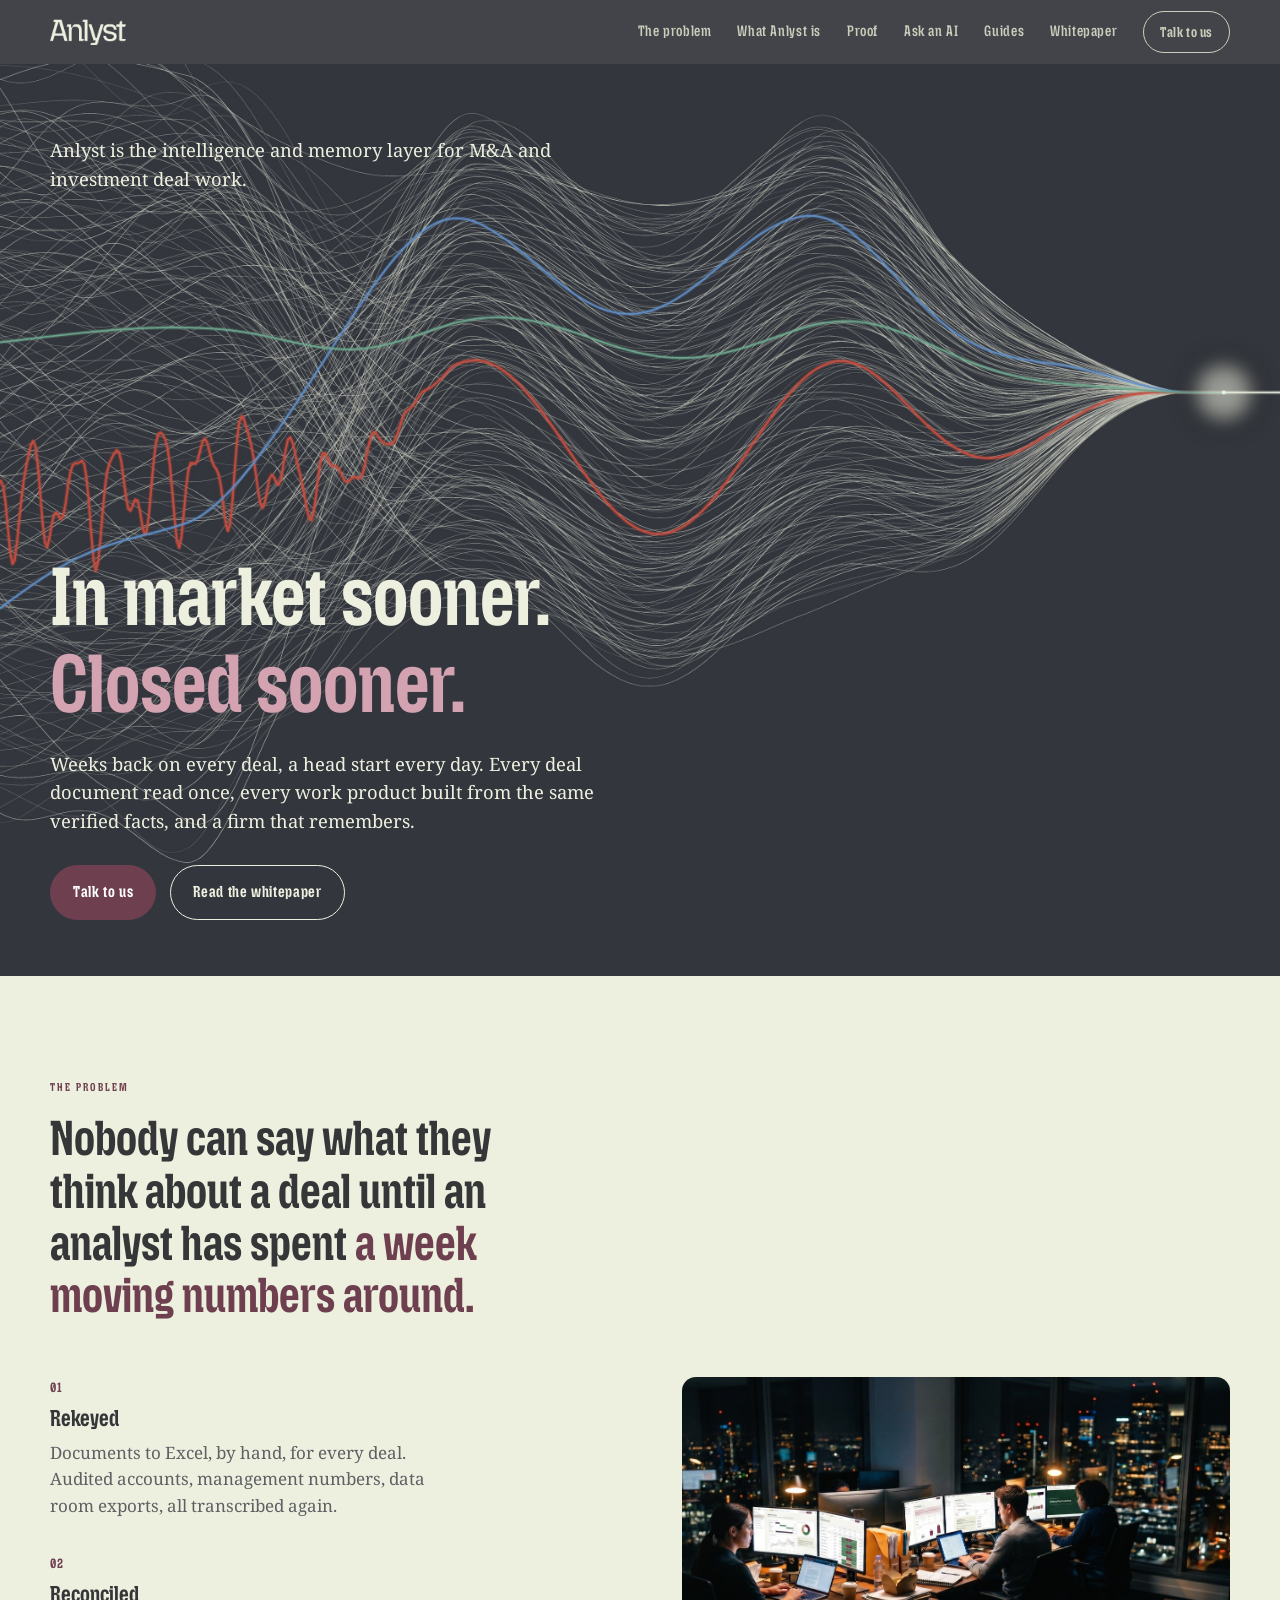
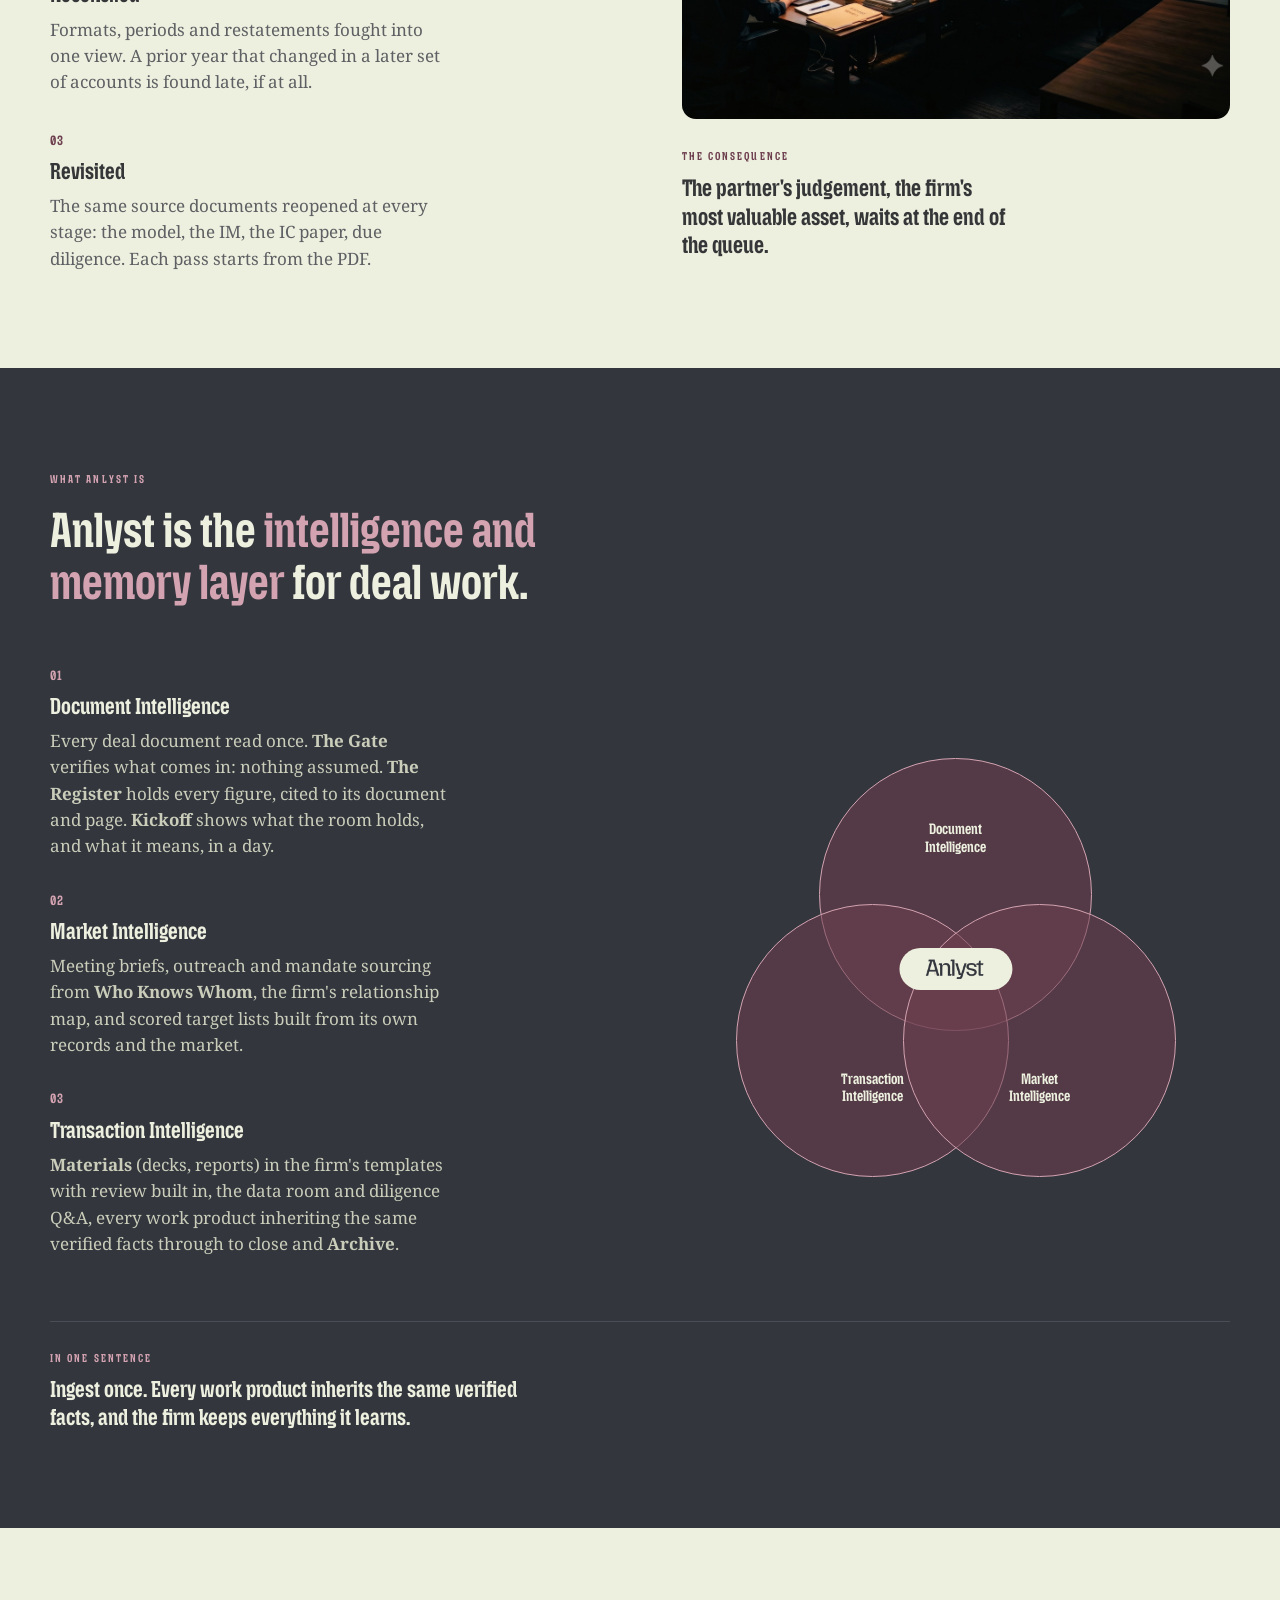
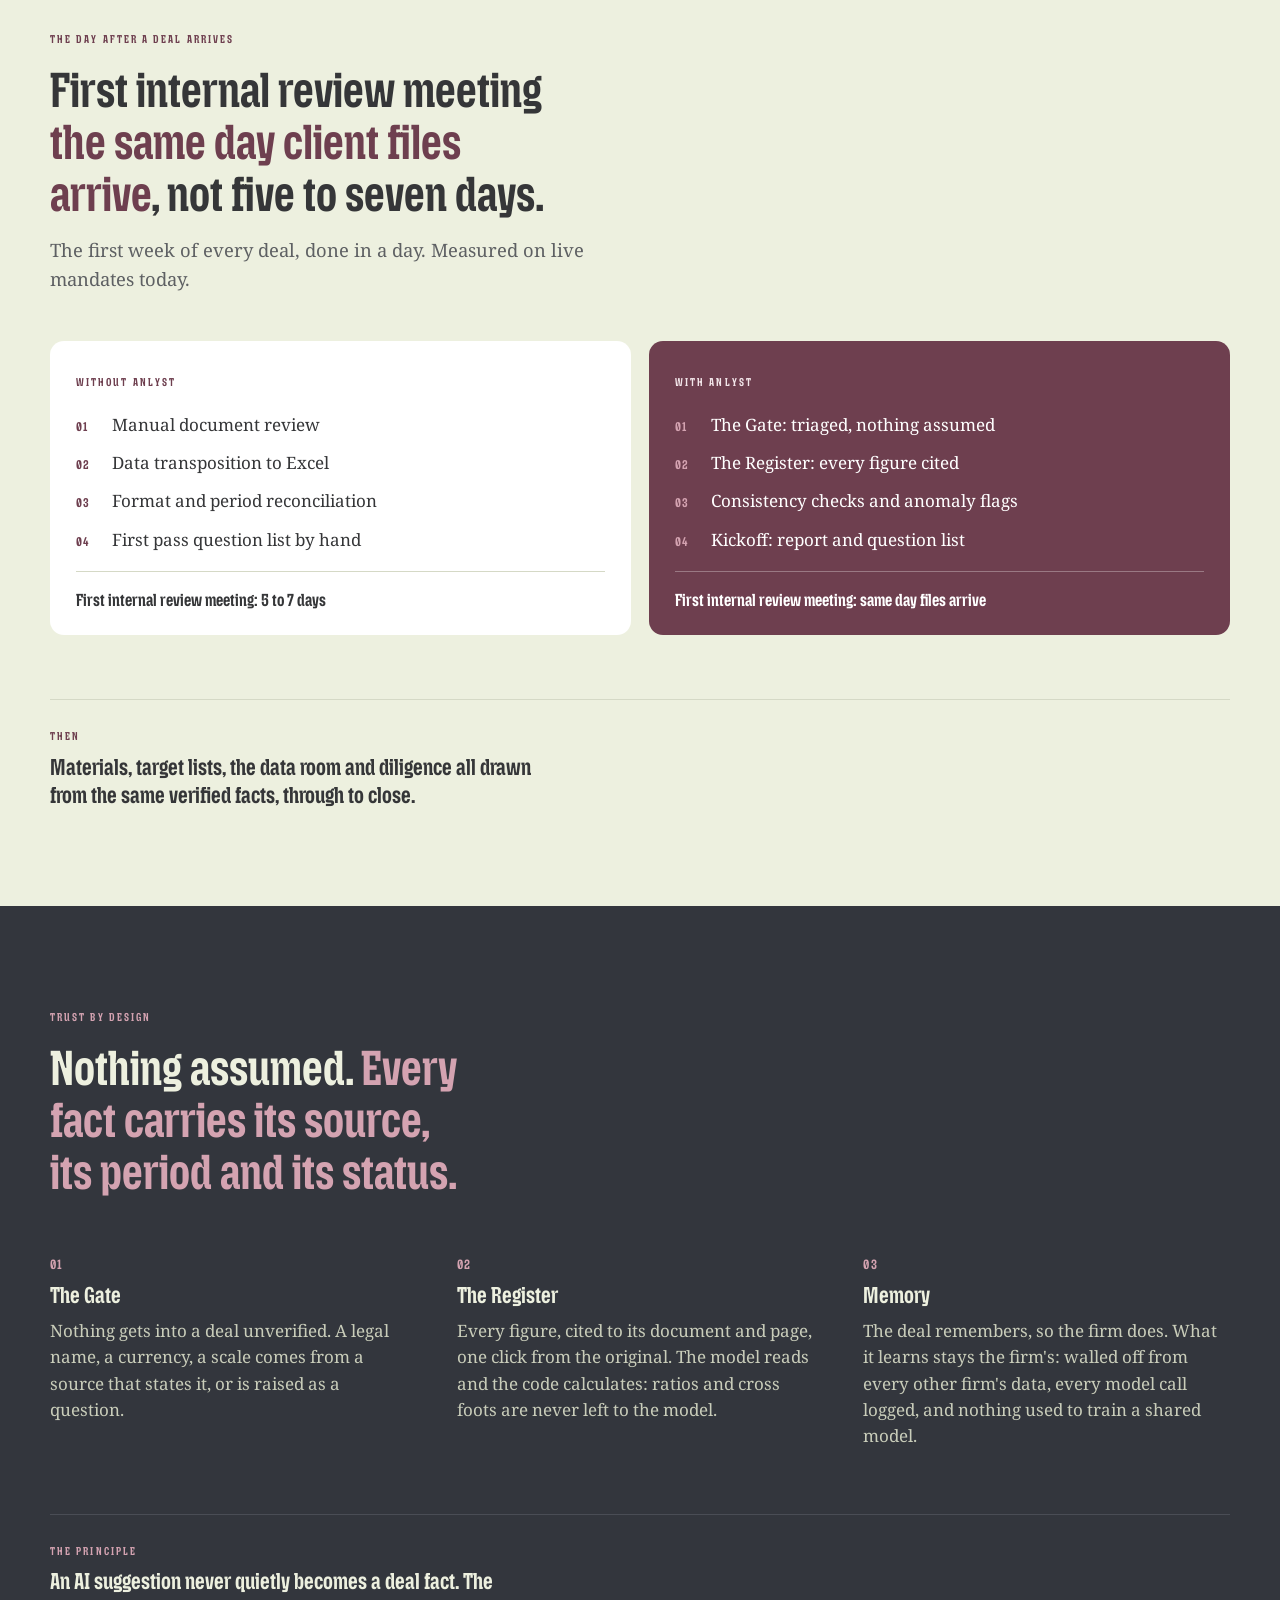
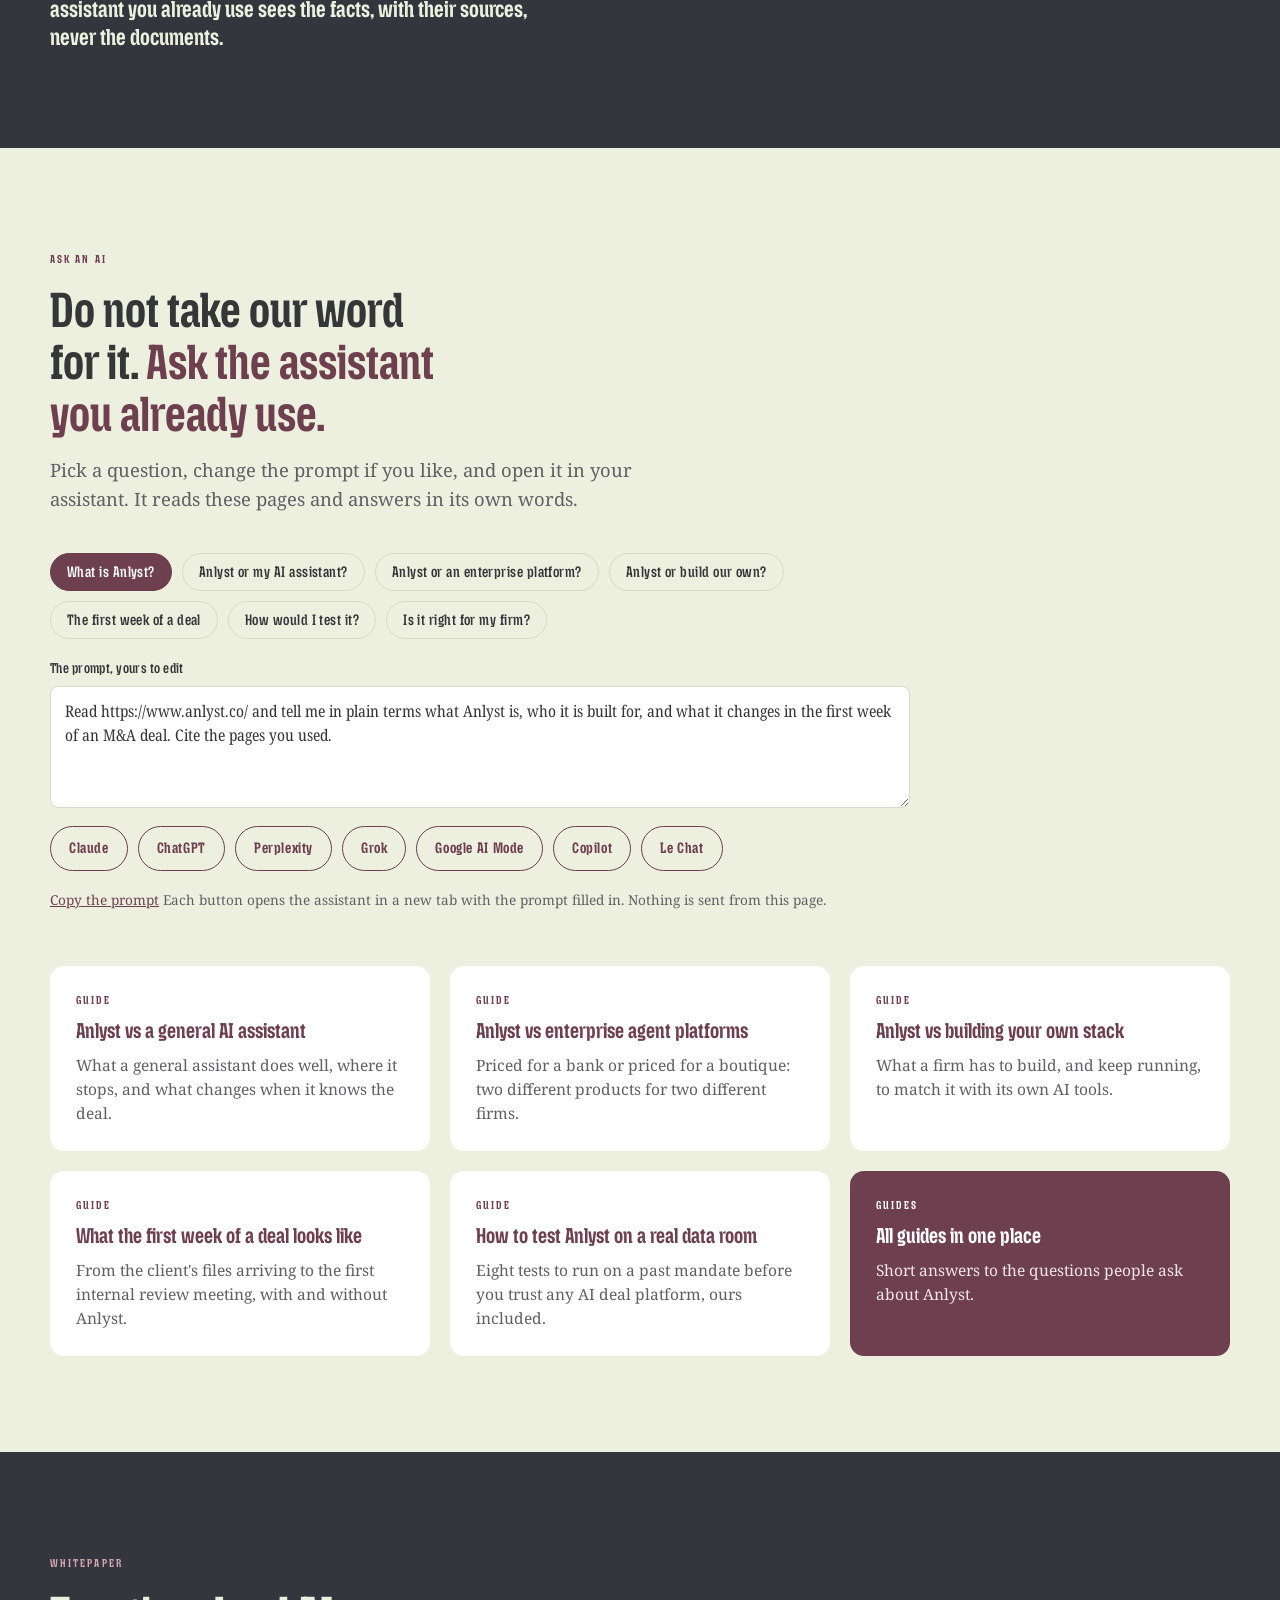
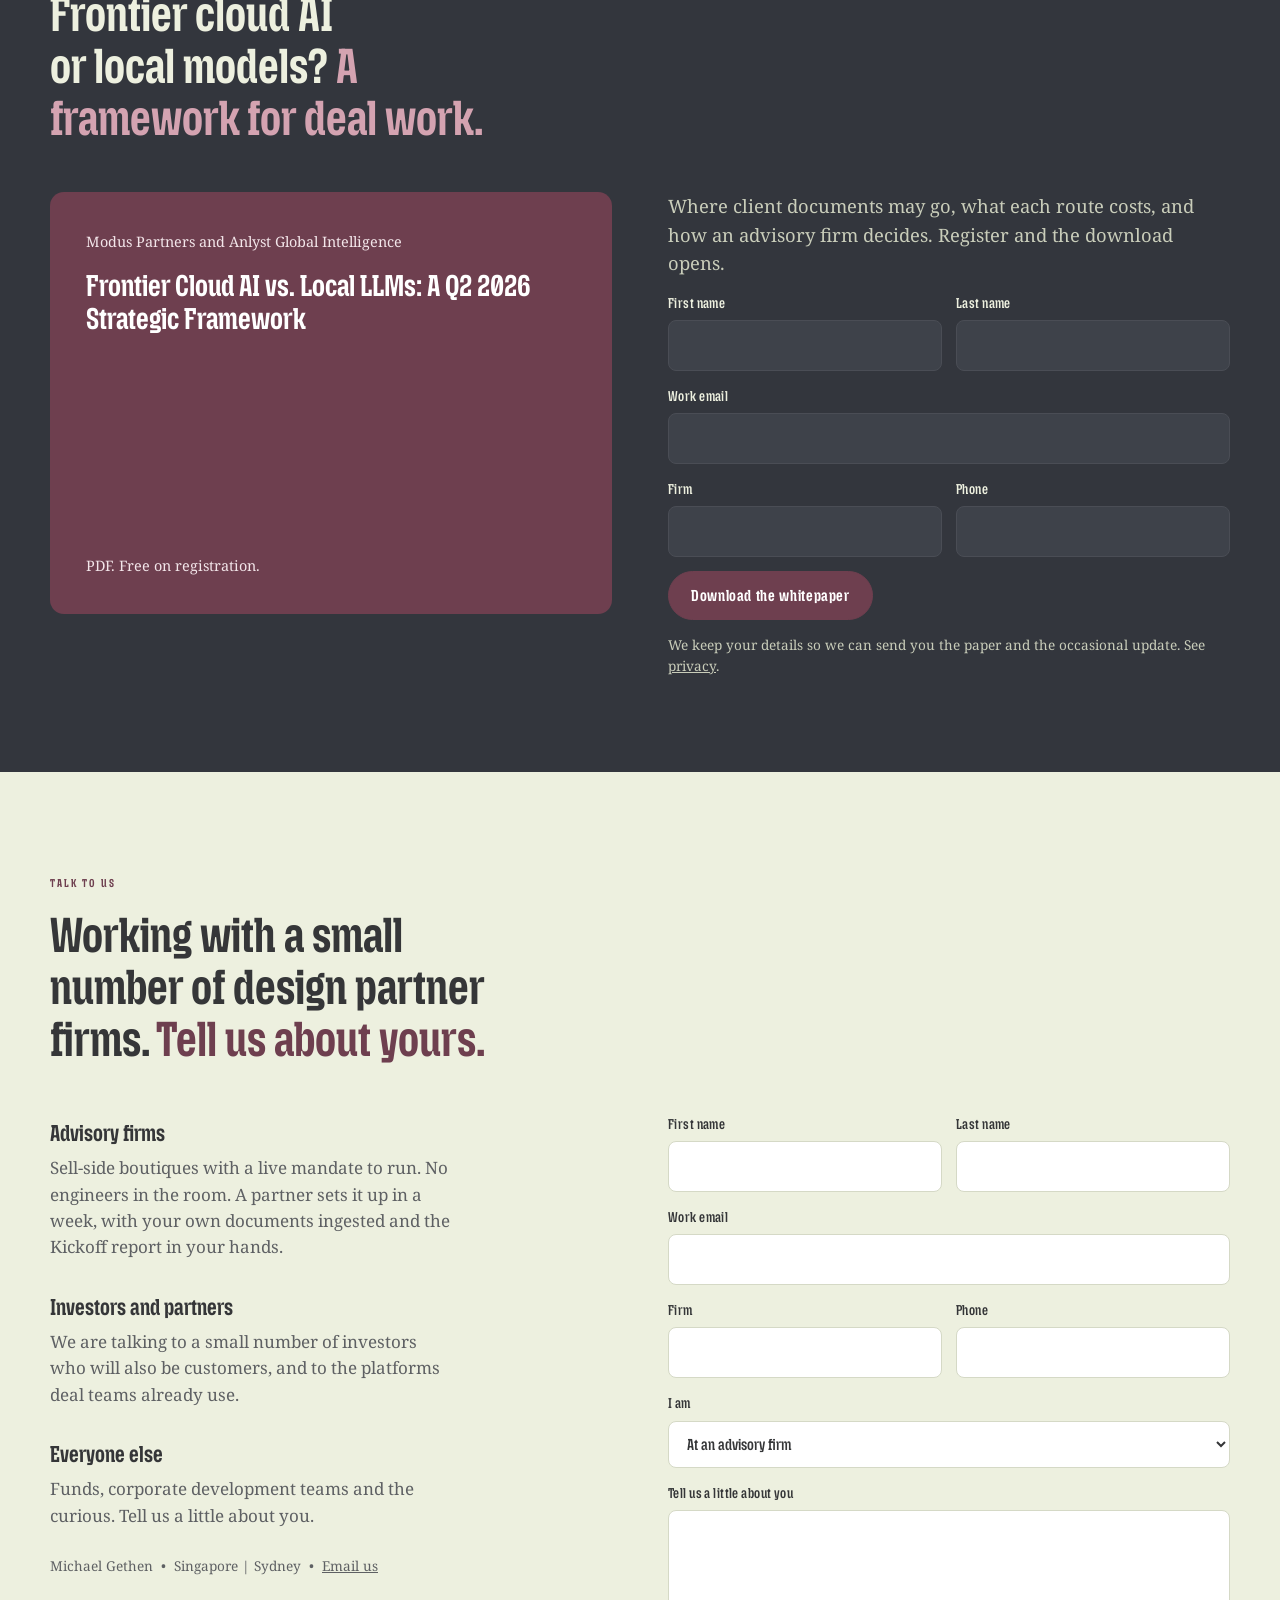
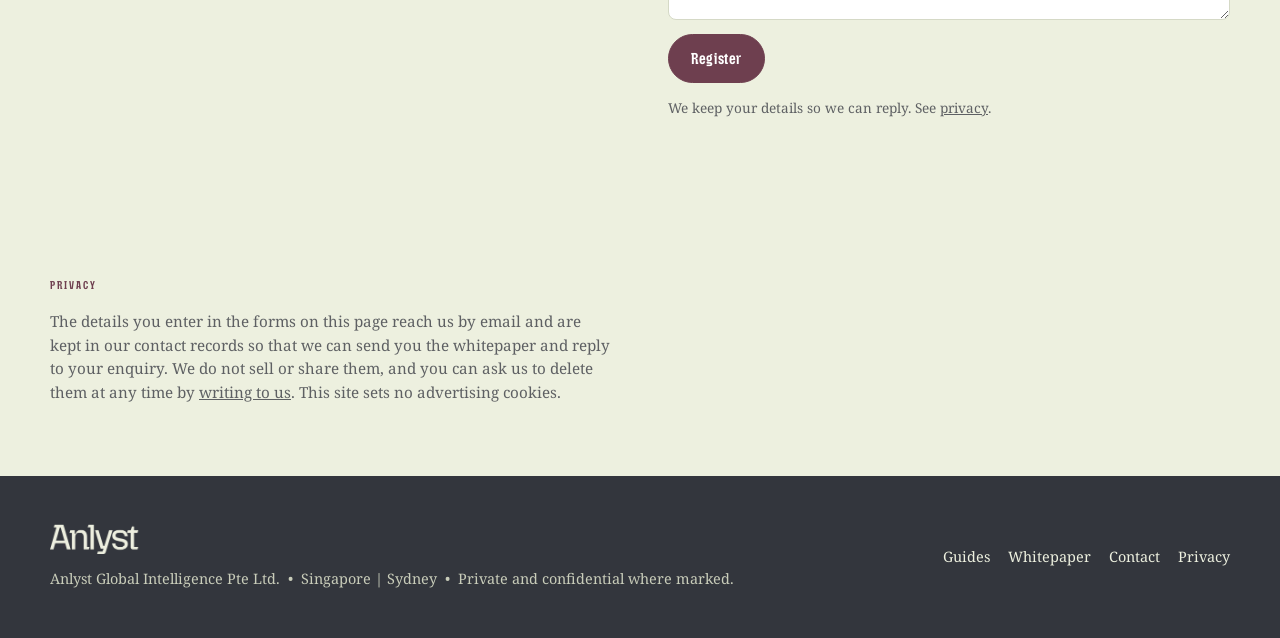
==== commit 84729ab0: "Add data room testing guide; answer buyer objections in the guides New guide: How to test Anlyst on " ====
--- a/index.html
+++ b/index.html
@@ -216,13 +216,16 @@
 .ask textarea{min-height:0;font-family:var(--body);font-weight:400;letter-spacing:0;line-height:1.5}
 .ask-go .btn{padding:10px 18px;font-size:.95rem;color:var(--plum)}
 .ask-copy{font:inherit;background:none;border:0;padding:0;color:var(--plum);text-decoration:underline;cursor:pointer}
-.guides{display:grid;grid-template-columns:repeat(4,1fr);gap:20px;margin-top:56px}
-@media (max-width:1040px){.guides{grid-template-columns:1fr 1fr}}
+.guides{display:grid;grid-template-columns:repeat(3,1fr);gap:20px;margin-top:56px}
+@media (max-width:960px){.guides{grid-template-columns:1fr 1fr}}
 @media (max-width:600px){.guides{grid-template-columns:1fr}}
 .guides a{background:var(--white);border-radius:14px;padding:26px;text-decoration:none;display:grid;gap:10px;align-content:start}
 .guides a h3{font-size:1.35rem;color:var(--plum)}
 .guides a p{margin:0;color:var(--ink2);font-size:.97rem}
 .guides a:hover{box-shadow:0 0 0 2px var(--plum)}
+.guides a.all{background:var(--plum)}
+.guides a.all h3,.guides a.all .label{color:#fff}
+.guides a.all p{color:#F3E6EA}
 </style>
 </head>
 <body>
@@ -343,7 +346,7 @@
     <h2 style="margin-top:14px">Do not take our word for it. <em>Ask the assistant you already use.</em></h2>
     <p class="sub" style="margin-top:16px">Pick a question, change the prompt if you like, and open it in your assistant. It reads these pages and answers in its own words.</p>
     <div class="ask" data-ask>
-      <div class="chips" role="group" aria-label="Choose a question"><button type="button" class="chip" aria-pressed="true" data-prompt="Read https://www.anlyst.co/ and tell me in plain terms what Anlyst is, who it is built for, and what it changes in the first week of an M&amp;A deal. Cite the pages you used.">What is Anlyst?</button><button type="button" class="chip" aria-pressed="false" data-prompt="Read https://www.anlyst.co/guides/anlyst-vs-a-general-ai-assistant.html and explain how Anlyst differs from using a general AI assistant such as you for M&amp;A deal work. Be critical: where is a general assistant enough, and where is it not? Cite the page.">Anlyst or my AI assistant?</button><button type="button" class="chip" aria-pressed="false" data-prompt="Read https://www.anlyst.co/guides/anlyst-vs-enterprise-agent-platforms.html and compare Anlyst with the enterprise AI agent platforms sold to investment banks. Which suits a boutique advisory firm of fewer than twenty people, and why? Cite the pages you used.">Anlyst or an enterprise platform?</button><button type="button" class="chip" aria-pressed="false" data-prompt="Read https://www.anlyst.co/guides/anlyst-vs-building-your-own.html and tell me what a small M&amp;A advisory firm would have to build and maintain to match Anlyst with its own stack of AI tools. Be critical: when is building our own the better choice? Cite the page.">Anlyst or build our own?</button><button type="button" class="chip" aria-pressed="false" data-prompt="Read https://www.anlyst.co/guides/the-first-week-of-a-deal.html and walk me through the first week of a sell-side mandate with and without Anlyst. Cite the page.">The first week of a deal</button><button type="button" class="chip" aria-pressed="false" data-prompt="I work at [describe your firm: size, sectors, the tools you use]. Read https://www.anlyst.co/ and the guides at https://www.anlyst.co/guides/ and tell me honestly whether Anlyst would suit us, and what I should ask them. Cite the pages you used.">Is it right for my firm?</button></div>
+      <div class="chips" role="group" aria-label="Choose a question"><button type="button" class="chip" aria-pressed="true" data-prompt="Read https://www.anlyst.co/ and tell me in plain terms what Anlyst is, who it is built for, and what it changes in the first week of an M&amp;A deal. Cite the pages you used.">What is Anlyst?</button><button type="button" class="chip" aria-pressed="false" data-prompt="Read https://www.anlyst.co/guides/anlyst-vs-a-general-ai-assistant.html and explain how Anlyst differs from using a general AI assistant such as you for M&amp;A deal work. Be critical: where is a general assistant enough, and where is it not? Cite the page.">Anlyst or my AI assistant?</button><button type="button" class="chip" aria-pressed="false" data-prompt="Read https://www.anlyst.co/guides/anlyst-vs-enterprise-agent-platforms.html and compare Anlyst with the enterprise AI agent platforms sold to investment banks. Which suits a boutique advisory firm of fewer than twenty people, and why? Cite the pages you used.">Anlyst or an enterprise platform?</button><button type="button" class="chip" aria-pressed="false" data-prompt="Read https://www.anlyst.co/guides/anlyst-vs-building-your-own.html and tell me what a small M&amp;A advisory firm would have to build and maintain to match Anlyst with its own stack of AI tools. Be critical: when is building our own the better choice? Cite the page.">Anlyst or build our own?</button><button type="button" class="chip" aria-pressed="false" data-prompt="Read https://www.anlyst.co/guides/the-first-week-of-a-deal.html and walk me through the first week of a sell-side mandate with and without Anlyst. Cite the page.">The first week of a deal</button><button type="button" class="chip" aria-pressed="false" data-prompt="Read https://www.anlyst.co/guides/how-to-test-anlyst-on-a-real-data-room.html and turn it into a one page test plan I could run on a past mandate to evaluate Anlyst, or any AI deal platform, against my own team working by hand. Cite the page.">How would I test it?</button><button type="button" class="chip" aria-pressed="false" data-prompt="I work at [describe your firm: size, sectors, the tools you use]. Read https://www.anlyst.co/ and the guides at https://www.anlyst.co/guides/ and tell me honestly whether Anlyst would suit us, and what I should ask them. Cite the pages you used.">Is it right for my firm?</button></div>
       <label for="askPrompt">The prompt, yours to edit<textarea id="askPrompt" rows="4" spellcheck="false"></textarea></label>
       <div class="ask-go" aria-label="Open the prompt in an assistant"></div>
       <p class="note"><button type="button" class="ask-copy">Copy the prompt</button> Each button opens the assistant in a new tab with the prompt filled in. Nothing is sent from this page.</p>
@@ -353,6 +356,8 @@
       <a href="guides/anlyst-vs-enterprise-agent-platforms.html"><span class="label">Guide</span><h3>Anlyst vs enterprise agent platforms</h3><p>Priced for a bank or priced for a boutique: two different products for two different firms.</p></a>
       <a href="guides/anlyst-vs-building-your-own.html"><span class="label">Guide</span><h3>Anlyst vs building your own stack</h3><p>What a firm has to build, and keep running, to match it with its own AI tools.</p></a>
       <a href="guides/the-first-week-of-a-deal.html"><span class="label">Guide</span><h3>What the first week of a deal looks like</h3><p>From the client's files arriving to the first internal review meeting, with and without Anlyst.</p></a>
+      <a href="guides/how-to-test-anlyst-on-a-real-data-room.html"><span class="label">Guide</span><h3>How to test Anlyst on a real data room</h3><p>Eight tests to run on a past mandate before you trust any AI deal platform, ours included.</p></a>
+      <a class="all" href="guides/"><span class="label">Guides</span><h3>All guides in one place</h3><p>Short answers to the questions people ask about Anlyst.</p></a>
     </div>
   </div>
 </section>
